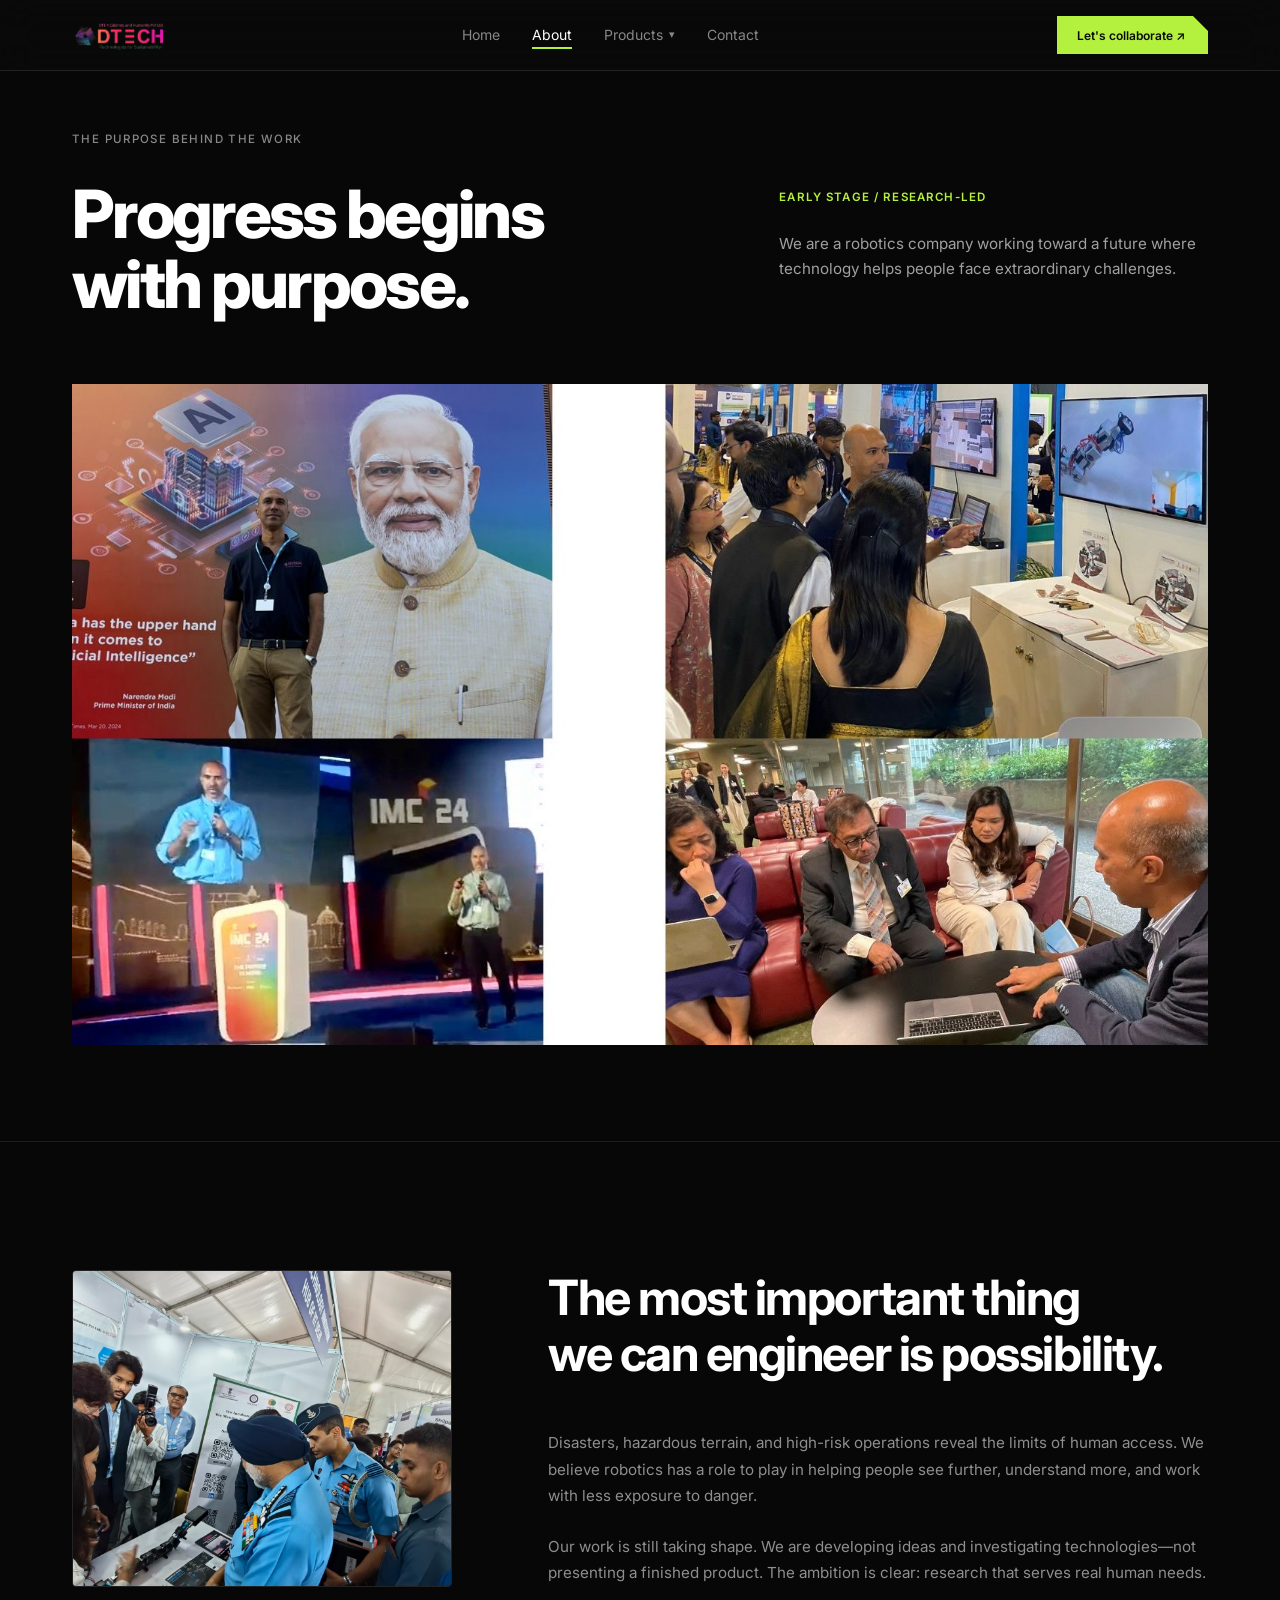
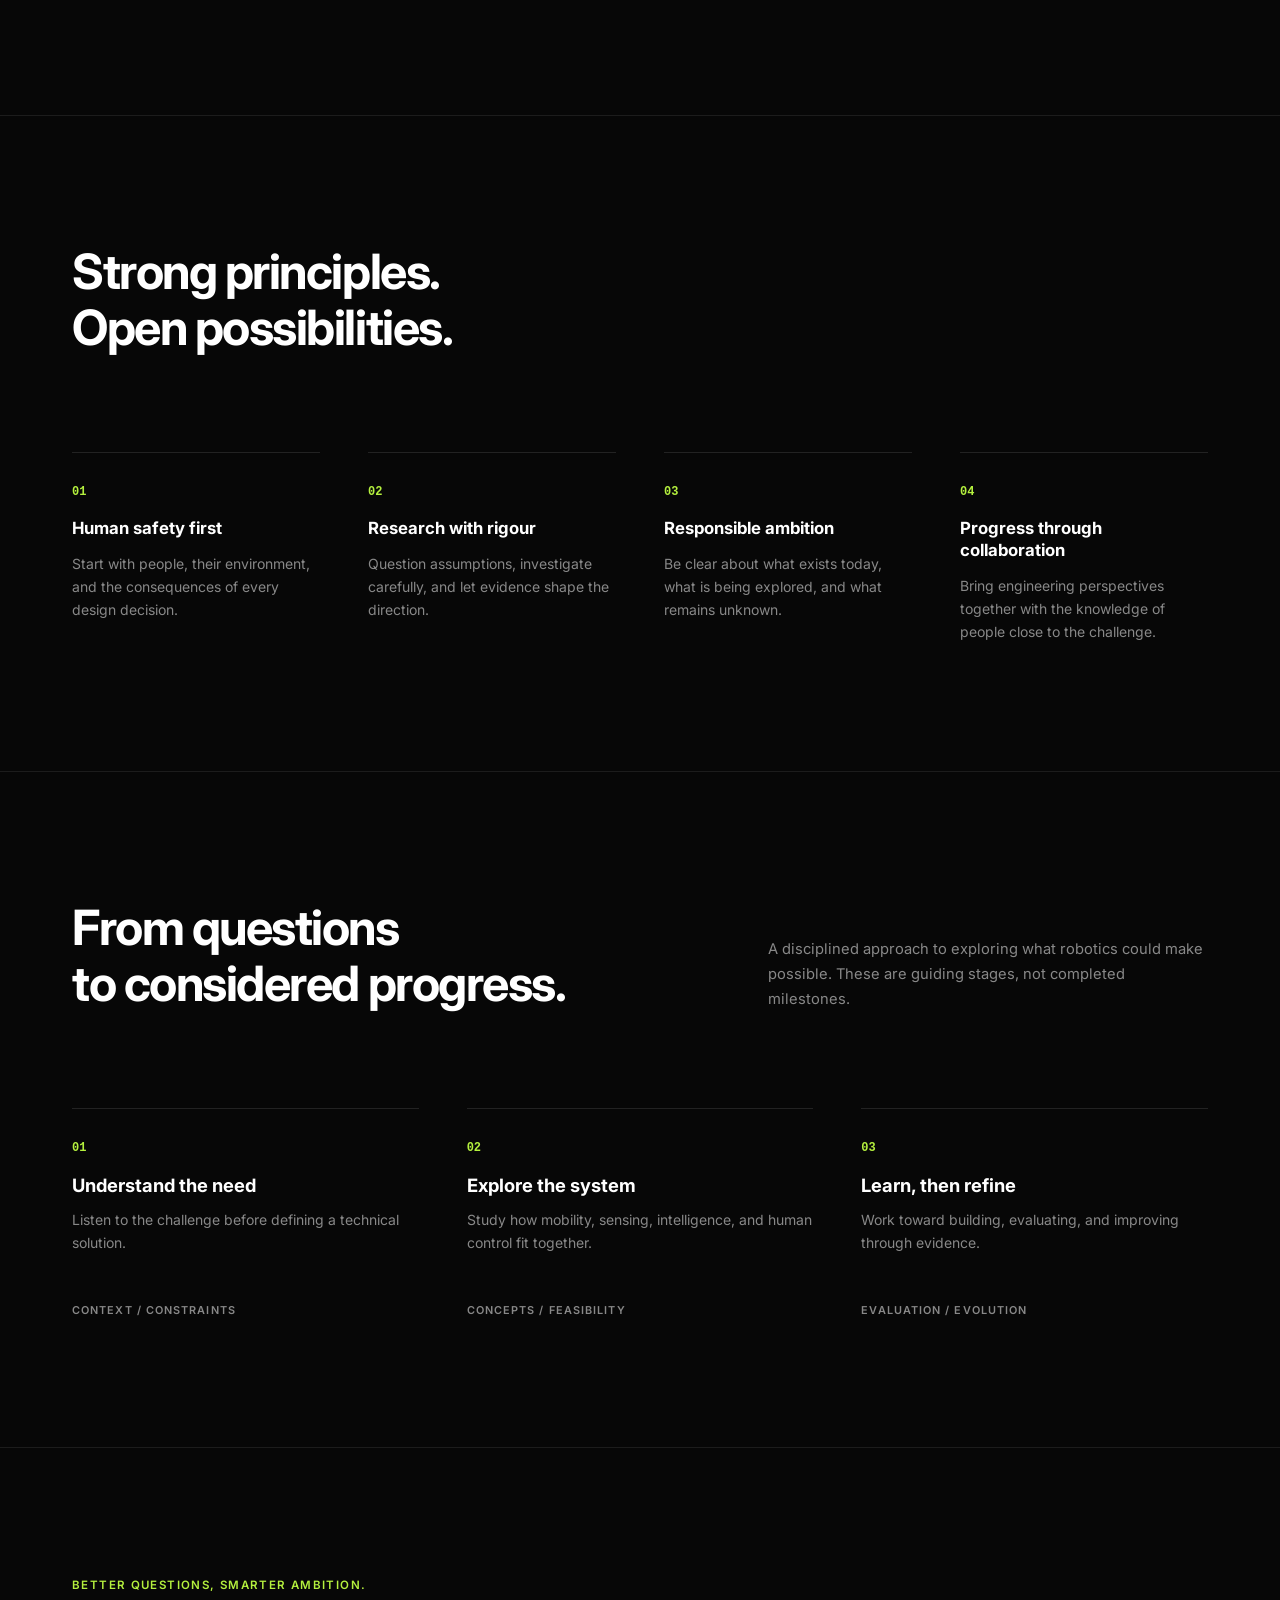
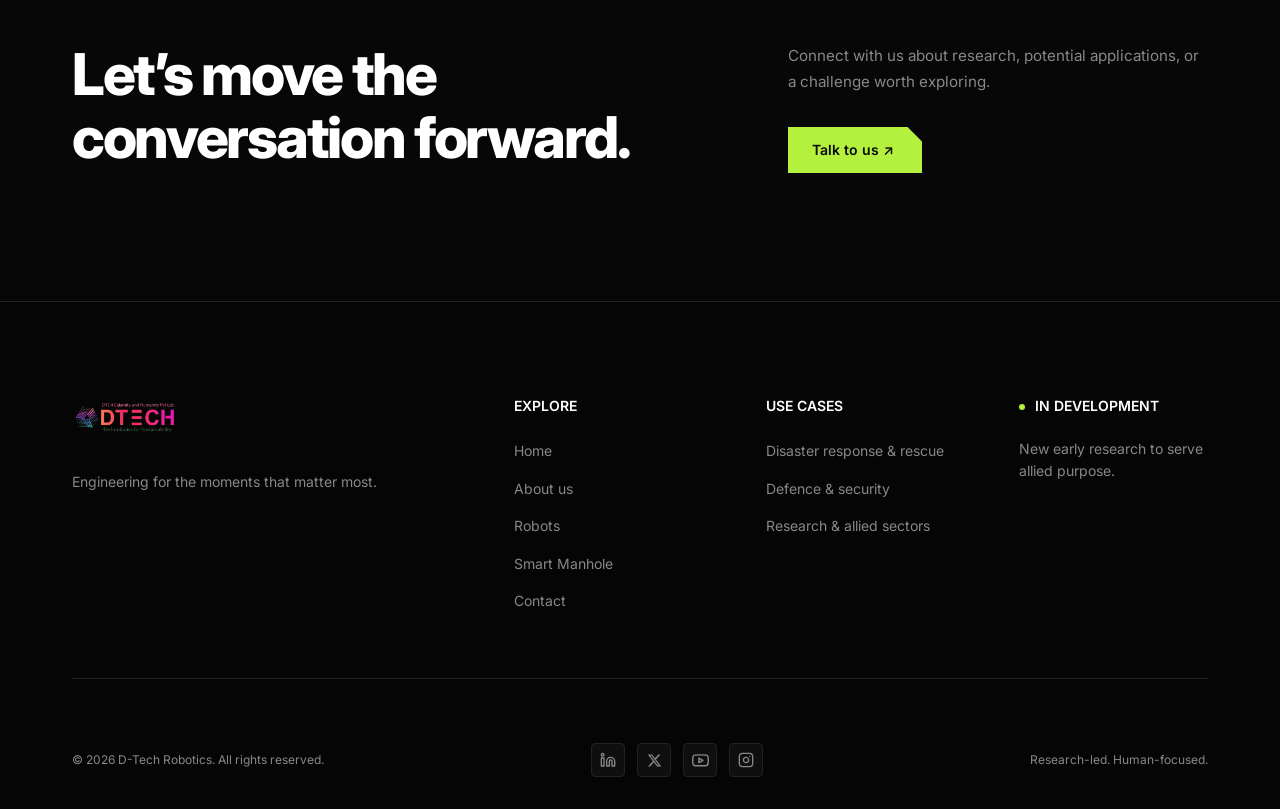
==== about.html @ 9144562e "intial push" ====
<!DOCTYPE html>
<html lang="en">

<head>
    <meta charset="UTF-8">
    <meta name="viewport" content="width=device-width, initial-scale=1.0">
    <title>D-TECH — About Us | Progress Begins With Purpose</title>
    <!-- Favicon -->
    <link rel="icon" type="image/x-icon" href="images/favicon.ico">
    <!-- Google Fonts -->
    <link rel="preconnect" href="https://fonts.googleapis.com">
    <link rel="preconnect" href="https://fonts.gstatic.com" crossorigin>
    <link href="https://fonts.googleapis.com/css2?family=Inter:wght@300;400;500;600;700;800;900&display=swap"
        rel="stylesheet">
    <!-- Custom Styles -->
    <link rel="stylesheet" href="style.css">
</head>

<body class="page-about">
    <!-- ===================== NAVBAR ===================== -->
    <nav class="navbar">
        <div class="container navbar__inner">
            <a href="index.html" class="navbar__logo">
                <img src="images/logo.png" alt="D-TECH Robotics" class="navbar__logo-img">
            </a>
            <ul class="navbar__links">
                <li><a href="index.html">Home</a></li>
                <li><a href="about.html" class="active">About</a></li>
                <li class="navbar__dropdown">
                    <a href="javascript:void(0)" class="navbar__dropdown-toggle" role="button" aria-haspopup="true"
                        aria-expanded="false">
                        Products <span class="dropdown-chevron">▾</span>
                    </a>
                    <div class="dropdown-menu">
                        <div class="dropdown-menu__grid">
                            <!-- Category 1: Robot -->
                            <div class="dropdown-col">
                                <span class="dropdown-category-title"><span class="category-dot"></span>Robot</span>
                                <ul class="dropdown-list">
                                    <li>
                                        <a href="robots.html" class="dropdown-item">
                                            <span class="dropdown-item__name">Snake Robot</span>
                                            <span class="dropdown-item__tag">Exploration & Inspection</span>
                                        </a>
                                    </li>
                                </ul>
                            </div>
                            <!-- Category 2: IoT -->
                            <div class="dropdown-col">
                                <span class="dropdown-category-title"><span class="category-dot"></span>IoT</span>
                                <ul class="dropdown-list">
                                    <li>
                                        <a href="smart-manhole.html" class="dropdown-item">
                                            <span class="dropdown-item__name">Smart Manhole</span>
                                            <span class="dropdown-item__tag">Subsurface Telemetry</span>
                                        </a>
                                    </li>
                                </ul>
                            </div>
                        </div>
                    </div>
                </li>
                <li><a href="contact.html">Contact</a></li>
            </ul>
            <a href="contact.html" class="btn btn--primary navbar__cta">Let's collaborate ↗</a>
            <button class="navbar__toggle" aria-label="Toggle menu">
                <span></span><span></span><span></span>
            </button>
        </div>
    </nav>

    <!-- ===================== ABOUT HERO ===================== -->
    <header class="about-hero">
        <div class="container">
            <p class="about-eyebrow">THE PURPOSE BEHIND THE WORK</p>
            <div class="about-hero__header">
                <div class="about-hero__left">
                    <h1 class="about-hero__title">Progress begins<br>with purpose.</h1>
                </div>
                <div class="about-hero__right">
                    <span class="about-badge">EARLY STAGE / RESEARCH-LED</span>
                    <p class="about-hero__lead">
                        We are a robotics company working toward a future where technology helps people face
                        extraordinary challenges.
                    </p>
                </div>
            </div>

            <!-- Blank Image / Media Frame -->
            <div class="about-media-frame">
                <img src="./images/dtech.jpeg" alt="">
                <!-- <div class="about-media-placeholder"> -->
                <!-- <div class="placeholder-grid"></div> -->
                <!-- </div> -->

            </div>
        </div>
    </header>

    <!-- ===================== SECTION 01: WHY WE EXIST ===================== -->
    <section class="about-section about-section--border">
        <div class="container">
            <div class="about-split-row">
                <div class="about-split-row__label">
                    <div class="about-split-row__image-box">
                        <img src="./images/exhibition.jpeg" alt="Exhibition" class="about-split-row__img">
                    </div>
                </div>
                <div class="about-split-row__content">
                    <h2 class="about-section-heading">
                        The most important thing<br>we can engineer is possibility.
                    </h2>
                    <div class="about-prose">
                        <p>
                            Disasters, hazardous terrain, and high-risk operations reveal the limits of human access. We
                            believe robotics has a role to play in helping people see further, understand more, and work
                            with less exposure to danger.
                        </p>
                        <p>
                            Our work is still taking shape. We are developing ideas and investigating technologies—not
                            presenting a finished product. The ambition is clear: research that serves real human needs.
                        </p>
                    </div>
                </div>
            </div>
        </div>
    </section>

    <!-- ===================== SECTION 02: THE WAY WE THINK ===================== -->
    <section class="about-section about-section--border">
        <div class="container">
            <div class="about-header-stacked">
                <h2 class="about-section-heading">
                    Strong principles.<br>Open possibilities.
                </h2>
            </div>

            <div class="about-principles-grid">
                <div class="principle-card">
                    <div class="principle-card__top">
                        <span class="principle-number">01</span>
                    </div>
                    <h3 class="principle-card__title">Human safety first</h3>
                    <p class="principle-card__desc">
                        Start with people, their environment, and the consequences of every design decision.
                    </p>
                </div>

                <div class="principle-card">
                    <div class="principle-card__top">
                        <span class="principle-number">02</span>
                    </div>
                    <h3 class="principle-card__title">Research with rigour</h3>
                    <p class="principle-card__desc">
                        Question assumptions, investigate carefully, and let evidence shape the direction.
                    </p>
                </div>

                <div class="principle-card">
                    <div class="principle-card__top">
                        <span class="principle-number">03</span>
                    </div>
                    <h3 class="principle-card__title">Responsible ambition</h3>
                    <p class="principle-card__desc">
                        Be clear about what exists today, what is being explored, and what remains unknown.
                    </p>
                </div>

                <div class="principle-card">
                    <div class="principle-card__top">
                        <span class="principle-number">04</span>
                    </div>
                    <h3 class="principle-card__title">Progress through collaboration</h3>
                    <p class="principle-card__desc">
                        Bring engineering perspectives together with the knowledge of people close to the challenge.
                    </p>
                </div>
            </div>
        </div>
    </section>

    <!-- ===================== SECTION 03: OUR RESEARCH PROCESS ===================== -->
    <section class="about-section about-section--border">
        <div class="container">
            <div class="about-split-header">
                <div class="about-split-header__left">
                    <!-- <span class="section-tag">03 &nbsp;/ &nbsp;OUR RESEARCH PROCESS</span> -->
                    <h2 class="about-section-heading">
                        From questions<br>to considered progress.
                    </h2>
                </div>
                <div class="about-split-header__right">
                    <p class="about-subtext">
                        A disciplined approach to exploring what robotics could make possible. These are guiding stages,
                        not completed milestones.
                    </p>
                </div>
            </div>

            <div class="about-process-grid">
                <div class="process-card">
                    <div class="process-card__top">
                        <span class="process-number">01</span>
                    </div>
                    <h3 class="process-card__title">Understand the need</h3>
                    <p class="process-card__desc">
                        Listen to the challenge before defining a technical solution.
                    </p>
                    <div class="process-card__footer">
                        <span>CONTEXT / CONSTRAINTS</span>
                    </div>
                </div>

                <div class="process-card">
                    <div class="process-card__top">
                        <span class="process-number">02</span>
                    </div>
                    <h3 class="process-card__title">Explore the system</h3>
                    <p class="process-card__desc">
                        Study how mobility, sensing, intelligence, and human control fit together.
                    </p>
                    <div class="process-card__footer">
                        <span>CONCEPTS / FEASIBILITY</span>
                    </div>
                </div>

                <div class="process-card">
                    <div class="process-card__top">
                        <span class="process-number">03</span>
                    </div>
                    <h3 class="process-card__title">Learn, then refine</h3>
                    <p class="process-card__desc">
                        Work toward building, evaluating, and improving through evidence.
                    </p>
                    <div class="process-card__footer">
                        <span>EVALUATION / EVOLUTION</span>
                    </div>
                </div>
            </div>
        </div>
    </section>

    <!-- ===================== CTA SECTION ===================== -->
    <section class="about-cta-section about-section--border">
        <div class="container">
            <p class="about-cta-eyebrow">BETTER QUESTIONS, SMARTER AMBITION.</p>
            <div class="about-cta-row">
                <div class="about-cta-row__left">
                    <h2 class="about-cta-heading">
                        Let’s move the<br>conversation forward.
                    </h2>
                </div>
                <div class="about-cta-row__right">
                    <p class="about-cta-text">
                        Connect with us about research, potential applications, or a challenge worth exploring.
                    </p>
                    <a href="contact.html" class="btn btn--primary about-cta-btn">Talk to us ↗</a>
                </div>
            </div>
        </div>
    </section>

    <!-- ===================== FOOTER ===================== -->
    <footer class="footer">
        <div class="container">
            <div class="footer__top">
                <div class="footer__brand">
                    <a href="index.html" class="footer__logo">
                        <img src="images/logo.png" alt="D-TECH Robotics" class="footer__logo-img">
                    </a>
                    <p class="footer__brand-desc">Engineering for the moments that matter most.</p>
                </div>
                <div class="footer__col">
                    <h4>EXPLORE</h4>
                    <ul>
                        <li><a href="index.html">Home</a></li>
                        <li><a href="about.html">About us</a></li>
                        <li><a href="robots.html">Robots</a></li>
                        <li><a href="smart-manhole.html">Smart Manhole</a></li>
                        <li><a href="contact.html">Contact</a></li>
                    </ul>
                </div>
                <div class="footer__col">
                    <h4>USE CASES</h4>
                    <ul>
                        <li><a href="#">Disaster response & rescue</a></li>
                        <li><a href="#">Defence & security</a></li>
                        <li><a href="#">Research & allied sectors</a></li>
                    </ul>
                </div>
                <div class="footer__col">
                    <h4 class="footer__tag-header"><span class="status-dot"></span> IN DEVELOPMENT</h4>
                    <p class="footer__dev-text">New early research to serve allied purpose.</p>
                </div>
            </div>
            <div class="footer__bottom">
                <p>&copy; 2026 D-Tech Robotics. All rights reserved.</p>
                <div class="footer__socials">
                    <a href="https://linkedin.com" target="_blank" rel="noopener noreferrer" class="footer__social-link" aria-label="LinkedIn" title="LinkedIn">
                        <svg width="16" height="16" viewBox="0 0 24 24" fill="none" stroke="currentColor" stroke-width="2" stroke-linecap="round" stroke-linejoin="round"><path d="M16 8a6 6 0 0 1 6 6v7h-4v-7a2 2 0 0 0-2-2 2 2 0 0 0-2 2v7h-4v-7a6 6 0 0 1 6-6z"></path><rect x="2" y="9" width="4" height="12"></rect><circle cx="4" cy="4" r="2"></circle></svg>
                    </a>
                    <a href="https://x.com" target="_blank" rel="noopener noreferrer" class="footer__social-link" aria-label="X (Twitter)" title="X (Twitter)">
                        <svg width="15" height="15" viewBox="0 0 24 24" fill="currentColor"><path d="M18.244 2.25h3.308l-7.227 8.26 8.502 11.24H16.17l-5.214-6.817L4.99 21.75H1.68l7.73-8.835L1.254 2.25H8.08l4.713 6.231zm-1.161 17.52h1.833L7.084 4.126H5.117z"/></svg>
                    </a>
                    <a href="https://youtube.com" target="_blank" rel="noopener noreferrer" class="footer__social-link" aria-label="YouTube" title="YouTube">
                        <svg width="17" height="17" viewBox="0 0 24 24" fill="none" stroke="currentColor" stroke-width="2" stroke-linecap="round" stroke-linejoin="round"><path d="M22.54 6.42a2.78 2.78 0 0 0-1.94-2C18.88 4 12 4 12 4s-6.88 0-8.6.46a2.78 2.78 0 0 0-1.94 2A29 29 0 0 0 1 11.75a29 29 0 0 0 .46 5.33A2.78 2.78 0 0 0 3.4 19c1.72.46 8.6.46 8.6.46s6.88 0 8.6-.46a2.78 2.78 0 0 0 1.94-2 29 29 0 0 0 .46-5.25 29 29 0 0 0-.46-5.33z"></path><polygon points="9.75 15.02 15.5 11.75 9.75 8.48 9.75 15.02"></polygon></svg>
                    </a>
                    <a href="https://instagram.com" target="_blank" rel="noopener noreferrer" class="footer__social-link" aria-label="Instagram" title="Instagram">
                        <svg width="16" height="16" viewBox="0 0 24 24" fill="none" stroke="currentColor" stroke-width="2" stroke-linecap="round" stroke-linejoin="round"><rect x="2" y="2" width="20" height="20" rx="5" ry="5"></rect><path d="M16 11.37A4 4 0 1 1 12.63 8 4 4 0 0 1 16 11.37z"></path><line x1="17.5" y1="6.5" x2="17.51" y2="6.5"></line></svg>
                    </a>
                </div>
                <p class="footer__tagline">Research-led. Human-focused.</p>
            </div>
        </div>
    </footer>

    <script src="main.js"></script>
</body>

</html>
---- style.css ----
/* ============================================================
   D-TECH — STYLE SHEET
   Table of Contents:
   1. CSS Variables & Reset
   2. Typography
   3. Layout & Utilities
   4. Buttons & Links
   5. Navbar
   6. Hero Section
   7. Mission Section
   8. Purpose Section
   9. Systems Section
   10. Journey Section
   11. CTA Section
   12. Footer
   13. Animations
   14. Responsive / Media Queries
   
   ============================================================ */

/* ============================================================
   1. CSS VARIABLES & RESET
   ============================================================ */
:root {
    /* Colors */
    --color-bg-dark: #0a0a0a;
    --color-bg-darker: #050505;
    --color-bg-card: #111111;
    --color-bg-card-hover: #1a1a1a;
    --color-bg-light: #f5f5f0;
    --color-bg-white: #ffffff;
    --color-primary: #b4f03e;
    --color-primary-hover: #c5f55e;
    --color-primary-dark: #8bc02a;
    --color-text-white: #ffffff;
    --color-text-light: #cccccc;
    --color-text-muted: #888888;
    --color-text-dark: #1a1a1a;
    --color-text-dark-muted: #555555;
    --color-border-dark: #222222;
    --color-border-light: #e0e0e0;

    /* Typography */
    --font-family: 'Inter', -apple-system, BlinkMacSystemFont, 'Segoe UI', sans-serif;
    --font-size-xs: 0.75rem;
    --font-size-sm: 0.875rem;
    --font-size-base: 1rem;
    --font-size-md: 1.125rem;
    --font-size-lg: 1.25rem;
    --font-size-xl: 1.5rem;
    --font-size-2xl: 2rem;
    --font-size-3xl: 2.5rem;
    --font-size-4xl: 3.25rem;
    --font-size-5xl: 4rem;

    /* Spacing */
    --space-xs: 0.5rem;
    --space-sm: 0.75rem;
    --space-md: 1rem;
    --space-lg: 1.5rem;
    --space-xl: 2rem;
    --space-2xl: 3rem;
    --space-3xl: 4rem;
    --space-4xl: 6rem;
    --space-5xl: 8rem;

    /* Borders & Radius */
    --radius-sm: 4px;
    --radius-md: 8px;
    --radius-lg: 12px;
    --radius-full: 100px;

    /* Transitions */
    --transition-fast: 0.2s ease;
    --transition-base: 0.3s ease;
}

*,
*::before,
*::after {
    margin: 0;
    padding: 0;
    box-sizing: border-box;
}

html {
    scroll-behavior: smooth;
    font-size: 16px;
}

body {
    font-family: var(--font-family);
    background-color: var(--color-bg-dark);
    color: var(--color-text-white);
    line-height: 1.6;
    -webkit-font-smoothing: antialiased;
    -moz-osx-font-smoothing: grayscale;
    overflow-x: hidden;
}

img {
    max-width: 100%;
    display: block;
}

a {
    text-decoration: none;
    color: inherit;
}

ul {
    list-style: none;
}


/* ============================================================
   2. TYPOGRAPHY
   ============================================================ */
h1,
h2,
h3,
h4,
h5,
h6 {
    line-height: 1.15;
    font-weight: 700;
}

.section-title {
    font-size: var(--font-size-4xl);
    font-weight: 700;
    letter-spacing: -0.03em;
    line-height: 1.1;
    color: var(--color-text-dark);
}

.section-title--white {
    color: var(--color-text-white);
}

.section-title--large {
    font-size: var(--font-size-5xl);
}


/* ============================================================
   3. LAYOUT & UTILITIES
   ============================================================ */
.container {
    max-width: 1200px;
    margin: 0 auto;
    padding: 0 var(--space-xl);
}


/* ============================================================
   4. BUTTONS & LINKS
   ============================================================ */
.btn {
    display: inline-flex;
    align-items: center;
    justify-content: center;
    gap: var(--space-xs);
    padding: 0.75rem 1.75rem 0.75rem 1.5rem;
    font-size: var(--font-size-sm);
    font-weight: 600;
    border-radius: 0;
    border: none;
    cursor: pointer;
    transition: all var(--transition-fast);
    font-family: var(--font-family);
    white-space: nowrap;
    position: relative;
    clip-path: polygon(0 0, calc(100% - 15px) 0, 100% 15px, 100% 100%, 0 100%);
}

.btn--primary {
    background-color: var(--color-primary);
    color: var(--color-bg-dark);
}

.btn--primary:hover {
    background-color: var(--color-primary-hover);
    transform: translateY(-2px);
}

.btn--outline {
    background: transparent;
    color: var(--color-text-white);
    position: relative;
    border: none;
    z-index: 1;
}

.btn--outline::before {
    content: '';
    position: absolute;
    inset: 0;

    background: var(--color-text-muted);
    clip-path: polygon(0 0, calc(100% - 15px) 0, 100% 15px, 100% 100%, 0 100%);
    z-index: -2;
    transition: background var(--transition-fast);
}

.btn--outline::after {
    content: '';
    position: absolute;
    inset: 1px;
    background: var(--color-bg-dark);
    clip-path: polygon(0 0, calc(100% - 14.5px) 0, 100% 14.5px, 100% 100%, 0 100%);
    z-index: -1;
    transition: background var(--transition-fast);
}

.btn--outline:hover {
    color: var(--color-text-dark);
    transform: translateY(-2px);
}

.btn--outline:hover::before {
    background: var(--color-text-white);
}

.btn--outline:hover::after {
    background: rgba(255, 255, 255, 0.08);
}

.link-arrow {
    font-size: var(--font-size-sm);
    font-weight: 600;
    transition: color var(--transition-fast);
}

.link-arrow--green {
    color: var(--color-primary);
}

.link-arrow--green:hover {
    color: var(--color-primary-hover);
}


/* ============================================================
   5. NAVBAR
   ============================================================ */
.navbar {
    position: fixed;
    top: 0;
    left: 0;
    right: 0;
    z-index: 1000;
    background: rgba(10, 10, 10, 0.85);
    backdrop-filter: blur(20px);
    -webkit-backdrop-filter: blur(20px);
    border-bottom: 1px solid var(--color-border-dark);
    padding: var(--space-md) 0;
}

.navbar__inner {
    display: flex;
    align-items: center;
    justify-content: space-between;
}

.navbar__logo {
    display: inline-flex;
    align-items: center;
    text-decoration: none;
}

.navbar__logo-img {
    height: 32px;
    width: auto;
    display: block;
    object-fit: contain;
    transition: opacity var(--transition-fast);
}

.navbar__logo:hover .navbar__logo-img {
    opacity: 0.85;
}

.footer__logo {
    display: inline-block;
    text-decoration: none;
    margin-bottom: var(--space-sm);
}

.footer__logo-img {
    height: 36px;
    width: auto;
    display: block;
    object-fit: contain;
    transition: opacity var(--transition-fast);
}

.footer__logo:hover .footer__logo-img {
    opacity: 0.85;
}

.navbar__links {
    display: flex;
    gap: var(--space-xl);
    align-items: center;
}

.navbar__links a {
    font-size: var(--font-size-sm);
    color: var(--color-text-muted);
    transition: color var(--transition-fast);
    font-weight: 400;
}

.navbar__links a.active,
.navbar__dropdown.active .navbar__dropdown-toggle {
    color: var(--color-text-white);
    position: relative;
}

.navbar__links a.active::after,
.navbar__dropdown.active .navbar__dropdown-toggle::after {
    content: '';
    position: absolute;
    bottom: -6px;
    left: 0;
    width: 100%;
    height: 2px;
    background: var(--color-primary);
}

.navbar__links a:hover {
    color: var(--color-text-white);
}

/* ============================================================
   NAVBAR DROPDOWN
   ============================================================ */
.navbar__dropdown {
    position: relative;
    display: inline-flex;
    align-items: center;
}

.navbar__dropdown-toggle {
    display: inline-flex;
    align-items: center;
    gap: 6px;
    cursor: pointer;
    font-size: var(--font-size-sm);
    color: var(--color-text-muted);
    transition: color var(--transition-fast);
}

.navbar__dropdown-toggle:hover,
.navbar__dropdown.active .navbar__dropdown-toggle,
.navbar__dropdown:hover .navbar__dropdown-toggle,
.navbar__dropdown.is-open .navbar__dropdown-toggle {
    color: var(--color-text-white);
}

.dropdown-chevron {
    font-size: 0.7rem;
    transition: transform var(--transition-fast), color var(--transition-fast);
    display: inline-block;
}

.navbar__dropdown:hover .dropdown-chevron,
.navbar__dropdown.is-open .dropdown-chevron {
    transform: rotate(180deg);
    color: var(--color-primary);
}

/* Dropdown Menu Panel */
.dropdown-menu {
    position: absolute;
    top: calc(100% + 14px);
    left: 50%;
    transform: translateX(-50%) translateY(8px);
    background: #0d0d0d;
    border: 1px solid #222222;
    border-top: 2px solid var(--color-primary);
    border-radius: var(--radius-sm);
    padding: 1.5rem 1.75rem;
    min-width: 440px;
    box-shadow: 0 24px 48px rgba(0, 0, 0, 0.8), 0 0 1px rgba(255, 255, 255, 0.1);
    opacity: 0;
    visibility: hidden;
    pointer-events: none;
    transition: opacity 0.25s ease, transform 0.25s cubic-bezier(0.16, 1, 0.3, 1), visibility 0.25s;
    z-index: 1200;
}

/* Hover bridge */
.dropdown-menu::before {
    content: '';
    position: absolute;
    top: -14px;
    left: 0;
    right: 0;
    height: 14px;
    background: transparent;
}

.navbar__dropdown:hover .dropdown-menu,
.navbar__dropdown.is-open .dropdown-menu {
    opacity: 1;
    visibility: visible;
    pointer-events: auto;
    transform: translateX(-50%) translateY(0);
}

.dropdown-menu__grid {
    display: grid;
    grid-template-columns: 1fr 1fr;
    gap: 1.75rem;
}

.dropdown-col {
    display: flex;
    flex-direction: column;
}

.dropdown-category-title {
    font-size: 0.72rem;
    font-weight: 700;
    color: var(--color-primary);
    letter-spacing: 0.12em;
    text-transform: uppercase;
    margin-bottom: 0.85rem;
    padding-bottom: 0.4rem;
    border-bottom: 1px solid #1f1f1f;
    display: flex;
    align-items: center;
    gap: 6px;
}

.category-dot {
    width: 5px;
    height: 5px;
    background: var(--color-primary);
    display: inline-block;
    border-radius: 1px;
}

.dropdown-list {
    list-style: none;
    padding: 0;
    margin: 0;
    display: flex;
    flex-direction: column;
    gap: 0.5rem;
}

.dropdown-item {
    display: flex;
    flex-direction: column;
    gap: 3px;
    padding: 0.6rem 0.75rem;
    border-radius: var(--radius-sm);
    background: transparent;
    transition: background var(--transition-fast), transform var(--transition-fast);
    text-decoration: none;
}

.dropdown-item:hover {
    background: #161616;
    transform: translateX(3px);
}

.dropdown-item__name {
    font-size: 0.92rem;
    font-weight: 600;
    color: var(--color-text-white);
    transition: color var(--transition-fast);
}

.dropdown-item:hover .dropdown-item__name {
    color: var(--color-primary);
}

.dropdown-item__tag {
    font-size: 0.72rem;
    color: var(--color-text-muted);
    letter-spacing: 0.02em;
}

.navbar__cta {
    padding: 0.6rem 1.45rem 0.6rem 1.25rem;
    font-size: var(--font-size-xs);
}

.navbar__toggle {
    display: none;
    flex-direction: column;
    gap: 5px;
    background: none;
    border: none;
    cursor: pointer;
    padding: 4px;
}

.navbar__toggle span {
    width: 22px;
    height: 2px;
    background: var(--color-text-white);
    border-radius: 2px;
    transition: var(--transition-fast);
}


/* ============================================================
   6. HERO SECTION
   ============================================================ */
.hero {
    background: var(--color-bg-dark);
    padding-top: 100px;
    overflow: hidden;
}

.hero__inner {
    display: flex;
    align-items: flex-start;
    justify-content: space-between;
    padding: var(--space-4xl) 0 var(--space-3xl);
    gap: var(--space-2xl);
}

.hero__content {
    flex: 1;
    max-width: 580px;
}

.hero__eyebrow {
    font-size: var(--font-size-xs);
    color: var(--color-text-muted);
    margin-bottom: var(--space-xl);
    letter-spacing: 0.02em;
}

.hero__title {
    font-size: clamp(3rem, 6vw, 5.5rem);
    font-weight: 900;
    letter-spacing: -0.05em;
    line-height: 0.95;
    color: var(--color-text-white);
    margin-bottom: var(--space-xl);
}

.hero__desc {
    font-size: var(--font-size-sm);
    color: var(--color-text-muted);
    line-height: 1.7;
    margin-bottom: var(--space-2xl);
}

.hero__actions {
    display: flex;
    gap: var(--space-md);
    align-items: center;
}

.hero__image {
    flex: 0 0 380px;
    display: flex;
    align-items: center;
    justify-content: center;
    position: relative;
}

/* .hero__robot {
    display: none;
} */

.hero__robot-placeholder {
    /* width: 100%; */
    width: 100%;
    /* max-width: 380px; */
}



.hero__robot-placeholder svg {
    /* width: 100%; */
    height: auto;
    filter: drop-shadow(0 20px 40px rgba(0, 0, 0, 0.5));
}

/* Stats Bar */
.hero__stats {
    border-top: 1px solid var(--color-border-dark);
    padding: var(--space-xl) 0;
    margin-top: var(--space-xl);
}

.hero__stats-inner {
    display: grid;
    grid-template-columns: repeat(4, 1fr);
    gap: var(--space-xl);
}

.stat {
    display: flex;
    flex-direction: column;
    gap: var(--space-xs);
}

.stat__number {
    font-size: var(--font-size-lg);
    font-weight: 700;
    color: var(--color-text-white);
}

.stat__label {
    font-size: var(--font-size-xs);
    color: var(--color-text-muted);
}


/* ============================================================
   7. MISSION SECTION
   ============================================================ */
.mission {
    background: var(--color-bg-light);
    padding: var(--space-5xl) 0;
    color: var(--color-text-dark);
}

.mission__header {
    text-align: center;
    max-width: 700px;
    margin: 0 auto var(--space-4xl);
}

.mission__header .section-title {
    margin-bottom: var(--space-xl);
}

.mission__desc {
    font-size: var(--font-size-sm);
    color: var(--color-text-dark-muted);
    line-height: 1.7;
    margin-bottom: var(--space-lg);
}

.mission__cards {
    display: grid;
    grid-template-columns: repeat(3, 1fr);
    gap: var(--space-2xl);
}

.mission__card {
    padding: var(--space-lg) 0;
}

.mission__card-icon {
    margin-bottom: var(--space-lg);
}

.mission__card h3 {
    font-size: var(--font-size-md);
    font-weight: 700;
    color: var(--color-text-dark);
    margin-bottom: var(--space-sm);
}

.mission__card p {
    font-size: var(--font-size-sm);
    color: var(--color-text-dark-muted);
    line-height: 1.7;
}


/* ============================================================
   8. PURPOSE SECTION
   ============================================================ */
.purpose {
    background: var(--color-bg-dark);
    padding: var(--space-5xl) 0;
}

.purpose__header {
    display: flex;
    justify-content: space-between;
    align-items: flex-start;
    gap: var(--space-3xl);
    margin-bottom: var(--space-3xl);
}

.purpose__header-left {
    flex: 1;
    max-width: 500px;
}

.purpose__header-right {
    flex: 1;
    max-width: 500px;
}

.purpose__header-right p {
    font-size: var(--font-size-sm);
    color: var(--color-text-muted);
    line-height: 1.7;
    padding-top: var(--space-md);
}

.purpose__grid {
    display: grid;
    grid-template-columns: repeat(3, 1fr);
    gap: 1px;
    background: var(--color-border-dark);
    border: 1px solid var(--color-border-dark);
    border-radius: var(--radius-md);
    overflow: hidden;
}

.purpose__card {
    background: var(--color-bg-card);
    padding: var(--space-2xl);
    transition: background var(--transition-base);
}

.purpose__card:hover {
    background: var(--color-bg-card-hover);
}

.purpose__card-icon {
    font-size: var(--font-size-xl);
    color: var(--color-primary);
    margin-bottom: var(--space-lg);
    opacity: 0.7;
}

.purpose__card h3 {
    font-size: var(--font-size-base);
    font-weight: 700;
    color: var(--color-text-white);
    margin-bottom: var(--space-sm);
}

.purpose__card p {
    font-size: var(--font-size-sm);
    color: var(--color-text-muted);
    line-height: 1.7;
}


/* ============================================================
   9. SYSTEMS SECTION
   ============================================================ */
.systems {
    background: var(--color-bg-darker);
    padding: var(--space-5xl) 0;
    border-top: 1px solid var(--color-border-dark);
    border-bottom: 1px solid var(--color-border-dark);
}

.systems__eyebrow {
    font-size: var(--font-size-xs);
    color: var(--color-text-muted);
    margin-bottom: var(--space-2xl);
    letter-spacing: 0.05em;
    text-transform: uppercase;
}

.systems__inner {
    display: flex;
    gap: var(--space-4xl);
    align-items: center;
}

.systems__left {
    flex: 1;
}

.systems__title {
    margin-bottom: var(--space-3xl);
}

.systems__illustration {
    max-width: 320px;
}

.systems__iso-svg {
    width: 100%;
    height: auto;
}

.systems__right {
    flex: 1;
    display: flex;
    flex-direction: column;
    gap: var(--space-2xl);
}

.systems__feature {
    display: flex;
    gap: var(--space-lg);
    align-items: flex-start;
    padding: var(--space-lg);
    border: 1px solid var(--color-border-dark);
    border-radius: var(--radius-md);
    background: var(--color-bg-card);
    transition: background var(--transition-base);
}

.systems__feature:hover {
    background: var(--color-bg-card-hover);
}

.systems__feature-icon {
    color: var(--color-primary);
    font-size: var(--font-size-lg);
    flex-shrink: 0;
    margin-top: 2px;
}

.systems__feature h4 {
    font-size: var(--font-size-base);
    font-weight: 700;
    color: var(--color-text-white);
    margin-bottom: var(--space-xs);
}

.systems__feature p {
    font-size: var(--font-size-sm);
    color: var(--color-text-muted);
    line-height: 1.6;
}


/* ============================================================
   10. JOURNEY SECTION
   ============================================================ */
.journey {
    background: var(--color-bg-light);
    padding: var(--space-5xl) 0;
    color: var(--color-text-dark);
}

.journey__header {
    display: flex;
    justify-content: space-between;
    align-items: flex-start;
    gap: var(--space-3xl);
    margin-bottom: var(--space-4xl);
}

.journey__header-left {
    flex: 1;
    max-width: 500px;
}

.journey__header-right {
    flex: 1;
    max-width: 500px;
}

.journey__header-right p {
    font-size: var(--font-size-sm);
    color: var(--color-text-dark-muted);
    line-height: 1.7;
    padding-top: var(--space-md);
}

.journey__steps {
    display: grid;
    grid-template-columns: repeat(4, 1fr);
    gap: var(--space-2xl);
}

.journey__step h3 {
    font-size: var(--font-size-base);
    font-weight: 700;
    color: var(--color-text-dark);
    margin-bottom: var(--space-sm);
}

.journey__step p {
    font-size: var(--font-size-sm);
    color: var(--color-text-dark-muted);
    line-height: 1.7;
    margin-bottom: var(--space-lg);
}

.journey__progress {
    width: 100%;
    height: 3px;
    background: #d9d9d0;
    border-radius: 2px;
    overflow: hidden;
}

.journey__progress-bar {
    height: 100%;
    background: var(--color-primary);
    border-radius: 2px;
    transition: width 1.2s cubic-bezier(0.25, 0.46, 0.45, 0.94);
}


/* ============================================================
   11. CTA SECTION
   ============================================================ */
.cta-section {
    background: var(--color-bg-dark);
    padding: var(--space-5xl) 0;
    border-top: 1px solid var(--color-border-dark);
}

.cta-section__eyebrow {
    font-size: var(--font-size-xs);
    color: var(--color-text-muted);
    margin-bottom: var(--space-2xl);
    letter-spacing: 0.05em;
    text-transform: uppercase;
}

.cta-section__inner {
    display: flex;
    justify-content: space-between;
    align-items: flex-start;
    gap: var(--space-3xl);
}

.cta-section__left {
    flex: 1.2;
}

.cta-section__right {
    flex: 0.8;
    max-width: 420px;
}

.cta-section__right p {
    font-size: var(--font-size-sm);
    color: var(--color-text-muted);
    line-height: 1.7;
    margin-bottom: var(--space-xl);
}


/* ============================================================
   12. FOOTER
   ============================================================ */
.footer {
    background: var(--color-bg-darker);
    border-top: 1px solid var(--color-border-dark);
    padding: var(--space-4xl) 0 var(--space-xl);
}

.footer__top {
    display: grid;
    grid-template-columns: 2fr 1fr 1fr 1fr;
    gap: var(--space-3xl);
    margin-bottom: var(--space-3xl);
    padding-bottom: var(--space-3xl);
    border-bottom: 1px solid var(--color-border-dark);
}

.footer__brand-desc {
    font-size: var(--font-size-sm);
    color: var(--color-text-muted);
    line-height: 1.7;
    margin-top: var(--space-md);
    max-width: 320px;
}

.footer__col h4 {
    font-size: var(--font-size-sm);
    font-weight: 600;
    color: var(--color-text-white);
    margin-bottom: var(--space-lg);
}

.footer__col ul {
    display: flex;
    flex-direction: column;
    gap: var(--space-sm);
}

.footer__col a {
    font-size: var(--font-size-sm);
    color: var(--color-text-muted);
    transition: color var(--transition-fast);
}

.footer__col a:hover {
    color: var(--color-text-white);
}

.footer__bottom {
    display: flex;
    justify-content: space-between;
    align-items: center;
}

.footer__bottom p {
    font-size: var(--font-size-xs);
    color: var(--color-text-muted);
}

.footer__socials {
    display: flex;
    align-items: center;
    gap: 0.75rem;
}

.footer__social-link {
    display: inline-flex;
    align-items: center;
    justify-content: center;
    width: 34px;
    height: 34px;
    border-radius: var(--radius-sm);
    background: #0f0f0f;
    border: 1px solid #222222;
    color: #888888;
    transition: all var(--transition-fast);
    text-decoration: none;
}

.footer__social-link:hover {
    color: var(--color-primary);
    border-color: var(--color-primary);
    background: #161616;
    transform: translateY(-2px);
    box-shadow: 0 4px 12px rgba(180, 240, 62, 0.15);
}

.status-dot {
    display: inline-block;
    width: 6px;
    height: 6px;
    background-color: var(--color-primary);
    border-radius: 50%;
    margin-right: 6px;
    vertical-align: middle;
}

.footer__dev-text {
    font-size: var(--font-size-sm);
    color: var(--color-text-muted);
    line-height: 1.6;
}

.footer__tagline {
    font-size: var(--font-size-xs);
    color: var(--color-text-muted);
}


/* ============================================================
   13. ABOUT PAGE SPECIFIC STYLES
   ============================================================ */
.page-about {
    background-color: #070707;
}

.about-eyebrow {
    font-size: 0.72rem;
    letter-spacing: 0.12em;
    color: var(--color-text-muted);
    margin-bottom: var(--space-xl);
    font-weight: 500;
}

.about-hero {
    padding-top: 130px;
    padding-bottom: var(--space-4xl);
}

.about-hero__header {
    display: flex;
    justify-content: space-between;
    align-items: flex-start;
    gap: var(--space-3xl);
    margin-bottom: var(--space-3xl);
}

.about-hero__left {
    flex: 1.2;
}

.about-hero__title {
    font-size: clamp(2.8rem, 5.2vw, 4.5rem);
    font-weight: 800;
    letter-spacing: -0.04em;
    line-height: 1.05;
    color: var(--color-text-white);
}

.about-hero__right {
    flex: 0.8;
    max-width: 440px;
    display: flex;
    flex-direction: column;
    gap: var(--space-lg);
    padding-top: var(--space-xs);
}

.about-hero__lead {
    font-size: 0.95rem;
    color: #a0a0a0;
    line-height: 1.65;
}

.about-badge {
    font-size: 0.72rem;
    color: var(--color-primary);
    font-weight: 600;
    letter-spacing: 0.1em;
}

/* Blank Media Placeholder */
.about-media-frame {
    margin-top: var(--space-xl);
    width: 100%;
}

.about-media-placeholder {
    width: 100%;
    aspect-ratio: 21 / 9;
    min-height: 320px;
    max-height: 480px;
    background: radial-gradient(circle at 50% 50%, #151515 0%, #0d0d0d 100%);
    border: 1px solid #222222;
    border-radius: var(--radius-sm);
    position: relative;
    overflow: hidden;
}

.placeholder-grid {
    position: absolute;
    inset: 0;
    background-size: 40px 40px;
    background-image:
        linear-gradient(to right, rgba(255, 255, 255, 0.02) 1px, transparent 1px),
        linear-gradient(to bottom, rgba(255, 255, 255, 0.02) 1px, transparent 1px);
}

.about-media-caption {
    margin-top: var(--space-md);
    font-size: 0.72rem;
    color: var(--color-text-muted);
    letter-spacing: 0.1em;
    font-weight: 500;
}

/* Sections Common */
.about-section {
    padding: var(--space-5xl) 0;
}

.about-section--border {
    border-top: 1px solid #1c1c1c;
}

.section-tag {
    font-size: 0.75rem;
    letter-spacing: 0.12em;
    color: var(--color-text-muted);
    font-weight: 500;
    text-transform: uppercase;
    display: inline-block;
}

.about-section-heading {
    font-size: clamp(2rem, 3.8vw, 3.25rem);
    font-weight: 700;
    letter-spacing: -0.03em;
    line-height: 1.15;
    color: var(--color-text-white);
}

/* Section 01: Split Row */
.about-section-tag-header {
    display: inline-block;
    margin-bottom: var(--space-2xl);
}

.about-split-row {
    display: grid;
    grid-template-columns: 380px 1fr;
    gap: var(--space-4xl);
    align-items: stretch;
}

.about-split-row__label {
    display: flex;
    flex-direction: column;
    height: 100%;
}

.about-split-row__image-box {
    width: 100%;
    height: 100%;
    flex: 1;
    min-height: 0;
    border-radius: var(--radius-sm);
    overflow: hidden;
    border: 1px solid #222222;
    background: #0f0f0f;
    position: relative;
    display: flex;
}

.about-split-row__img {
    width: 100%;
    height: 100%;
    object-fit: cover;
    object-position: center;
    display: block;
    transition: transform 0.4s ease, filter 0.4s ease;
    filter: brightness(0.92) contrast(1.05);
}

.about-split-row__image-box:hover .about-split-row__img {
    transform: scale(1.03);
    filter: brightness(1) contrast(1.05);
}

.about-split-row__content .about-section-heading {
    margin-bottom: var(--space-2xl);
}

.about-prose {
    max-width: 680px;
    display: flex;
    flex-direction: column;
    gap: var(--space-lg);
}

.about-prose p {
    font-size: 0.95rem;
    color: #8e8e8e;
    line-height: 1.75;
}

/* Section 02: Principles */
.about-header-stacked {
    margin-bottom: var(--space-4xl);
    display: flex;
    flex-direction: column;
    gap: var(--space-lg);
}

.about-principles-grid {
    display: grid;
    grid-template-columns: repeat(4, 1fr);
    gap: var(--space-2xl);
}

.principle-card {
    border-top: 1px solid #222222;
    padding-top: var(--space-lg);
}

.principle-number {
    font-size: 0.75rem;
    color: var(--color-primary);
    font-weight: 600;
    font-family: monospace;
}

.principle-card__title {
    font-size: 1.05rem;
    font-weight: 700;
    color: var(--color-text-white);
    margin: var(--space-md) 0 var(--space-sm);
    line-height: 1.3;
}

.principle-card__desc {
    font-size: var(--font-size-sm);
    color: #888888;
    line-height: 1.65;
}

/* Section 03: Process */
.about-split-header {
    display: flex;
    justify-content: space-between;
    align-items: flex-end;
    gap: var(--space-3xl);
    margin-bottom: var(--space-4xl);
}

.about-split-header__left {
    display: flex;
    flex-direction: column;
    gap: var(--space-md);
}

.about-subtext {
    max-width: 440px;
    font-size: 0.92rem;
    color: #888888;
    line-height: 1.7;
}

.about-process-grid {
    display: grid;
    grid-template-columns: repeat(3, 1fr);
    gap: var(--space-2xl);
}

.process-card {
    border-top: 1px solid #222222;
    padding-top: var(--space-lg);
    display: flex;
    flex-direction: column;
}

.process-number {
    font-size: 0.75rem;
    color: var(--color-primary);
    font-weight: 600;
    font-family: monospace;
}

.process-card__title {
    font-size: 1.15rem;
    font-weight: 700;
    color: var(--color-text-white);
    margin: var(--space-md) 0 var(--space-sm);
}

.process-card__desc {
    font-size: var(--font-size-sm);
    color: #888888;
    line-height: 1.65;
    margin-bottom: var(--space-2xl);
}

.process-card__footer {
    margin-top: auto;
    font-size: 0.68rem;
    letter-spacing: 0.1em;
    color: var(--color-text-muted);
    font-weight: 600;
}

/* CTA Section */
.about-cta-section {
    padding: var(--space-5xl) 0 var(--space-5xl);
}

.about-cta-eyebrow {
    font-size: 0.72rem;
    color: var(--color-primary);
    letter-spacing: 0.12em;
    font-weight: 600;
    margin-bottom: var(--space-2xl);
}

.about-cta-row {
    display: flex;
    justify-content: space-between;
    align-items: flex-start;
    gap: var(--space-3xl);
}

.about-cta-row__left {
    flex: 1.2;
}

.about-cta-heading {
    font-size: clamp(2.4rem, 4.5vw, 3.8rem);
    font-weight: 800;
    letter-spacing: -0.04em;
    line-height: 1.1;
    color: var(--color-text-white);
}

.about-cta-row__right {
    flex: 0.8;
    max-width: 420px;
    display: flex;
    flex-direction: column;
    gap: var(--space-xl);
}

.about-cta-text {
    font-size: 0.95rem;
    color: #888888;
    line-height: 1.7;
}

.about-cta-btn {
    align-self: flex-start;
}


/* ============================================================
   14. ROBOTS PAGE SPECIFIC STYLES
   ============================================================ */
.page-robots {
    background-color: #070707;
}

.robots-hero {
    padding-top: 130px;
    padding-bottom: var(--space-4xl);
}

.robots-hero__top {
    display: flex;
    justify-content: space-between;
    align-items: flex-start;
    gap: var(--space-3xl);
    margin-bottom: var(--space-2xl);
}

.robots-hero__heading-box {
    flex: 1.2;
}

.robots-hero__title {
    font-size: clamp(2.8rem, 5.2vw, 4.5rem);
    font-weight: 800;
    letter-spacing: -0.04em;
    line-height: 1.05;
    color: var(--color-text-white);
}

.robots-hero__approach-box {
    flex: 0.8;
    max-width: 320px;
    display: flex;
    flex-direction: column;
    gap: var(--space-xs);
    text-align: right;
    padding-top: var(--space-xs);
}

.robots-tag {
    font-size: 0.72rem;
    color: var(--color-primary);
    letter-spacing: 0.1em;
    font-weight: 600;
}

.robots-approach-text {
    font-size: 0.95rem;
    color: #888888;
    line-height: 1.5;
}

.robots-hero__meta {
    display: flex;
    justify-content: space-between;
    align-items: center;
    padding: var(--space-md) 0;
    border-top: 1px solid #1a1a1a;
    border-bottom: 1px solid #1a1a1a;
    margin-bottom: var(--space-2xl);
    font-size: 0.72rem;
    letter-spacing: 0.1em;
    font-weight: 500;
}

.robots-meta-left {
    color: var(--color-text-muted);
}

.robots-meta-right {
    color: var(--color-primary);
    font-weight: 600;
}

/* Featured Robot Overview Card */
.robots-overview-card {
    background: #0d0d0d;
    border: 1px solid #222222;
    border-radius: var(--radius-sm);
    display: grid;
    grid-template-columns: 1fr 1fr;
    gap: var(--space-3xl);
    padding: var(--space-3xl);
    margin-bottom: var(--space-md);
}

.robots-overview-card__info {
    display: flex;
    flex-direction: column;
    justify-content: space-between;
    gap: var(--space-2xl);
}

.robots-card-label {
    font-size: 0.75rem;
    color: var(--color-primary);
    font-family: monospace;
    font-weight: 600;
}

.robots-info-block {
    display: flex;
    flex-direction: column;
    gap: 6px;
}

.robots-info-label {
    font-size: 0.72rem;
    color: var(--color-text-muted);
    text-transform: uppercase;
    letter-spacing: 0.08em;
    font-weight: 500;
}

.robots-info-val {
    font-size: 0.95rem;
    color: var(--color-text-white);
    line-height: 1.5;
}

.robots-overview-card__visual {
    position: relative;
    width: 100%;
    height: 100%;
    min-height: 320px;
    display: flex;
    align-items: center;
    justify-content: center;
    background: #000000;
    border: 1px solid #222222;
    border-radius: var(--radius-sm);
    overflow: hidden;
}

.robots-overview-video {
    width: 100%;
    height: 100%;
    min-height: 320px;
    max-height: 480px;
    object-fit: cover;
    display: block;
    background: #000000;
}

.robots-blank-visual {
    width: 100%;
    height: 100%;
    min-height: 320px;
    background: radial-gradient(circle at 50% 50%, #151515 0%, #090909 100%);
    border: 1px solid #222222;
    border-radius: var(--radius-sm);
    position: relative;
    overflow: hidden;
    display: flex;
    align-items: center;
    justify-content: center;
}

.robots-blank-visual img {
    width: 100%;
    height: 100%;
    display: block;
    object-fit: cover;
    object-position: center;
    border-radius: calc(var(--radius-sm) - 1px);
    transition: transform 0.4s ease;
}

.robots-block-card:hover .robots-blank-visual img {
    transform: scale(1.02);
}

.robots-blank-visual--small {
    height: 260px;
    min-height: 240px;
}

.robots-disclaimer {
    font-size: 0.68rem;
    letter-spacing: 0.08em;
    color: #555555;
    text-align: left;
    margin-top: var(--space-sm);
}

/* Where We Are Banner */
.robots-banner {
    background: #090909;
    border-top: 1px solid #1a1a1a;
    border-bottom: 1px solid #1a1a1a;
    padding: var(--space-4xl) 0;
}

.robots-banner__inner {
    display: grid;
    grid-template-columns: 320px 1fr;
    gap: var(--space-4xl);
    align-items: flex-start;
}

.status-indicator {
    display: flex;
    align-items: center;
    gap: 8px;
    margin-bottom: var(--space-sm);
}

.status-square {
    display: inline-block;
    width: 7px;
    height: 7px;
    background-color: var(--color-primary);
}

.status-indicator-text {
    font-size: 0.72rem;
    color: var(--color-primary);
    letter-spacing: 0.1em;
    font-weight: 600;
}

.robots-banner__title {
    font-size: clamp(1.8rem, 3vw, 2.4rem);
    font-weight: 700;
    color: var(--color-text-white);
    line-height: 1.2;
}

.robots-banner__subtitle {
    font-size: 1.15rem;
    font-weight: 600;
    color: var(--color-text-white);
    margin-bottom: var(--space-md);
}

.robots-banner__desc {
    font-size: 0.92rem;
    color: #888888;
    line-height: 1.7;
}

/* Sections */
.robots-section {
    padding: var(--space-5xl) 0;
}

.robots-section--border {
    border-top: 1px solid #1a1a1a;
}

.robots-section-header {
    display: flex;
    justify-content: space-between;
    align-items: flex-end;
    gap: var(--space-3xl);
    margin-bottom: var(--space-4xl);
}

.robots-section-title {
    font-size: clamp(2rem, 3.8vw, 3.25rem);
    font-weight: 700;
    letter-spacing: -0.03em;
    line-height: 1.15;
    color: var(--color-text-white);
    margin-top: var(--space-xs);
}

.robots-section-subtext {
    max-width: 420px;
    font-size: 0.92rem;
    color: #888888;
    line-height: 1.7;
}

/* Building Blocks Grid */
.robots-blocks-grid {
    display: grid;
    grid-template-columns: 1.2fr 1fr;
    gap: var(--space-2xl);
}

.robots-block-card {
    background: #0d0d0d;
    border: 1px solid #222222;
    border-radius: var(--radius-sm);
    padding: var(--space-2xl);
    display: flex;
    flex-direction: column;
}

.robots-block-card--featured {
    justify-content: space-between;
}

.robots-block-eyebrow {
    font-size: 0.72rem;
    color: var(--color-primary);
    letter-spacing: 0.08em;
    font-weight: 600;
    margin-bottom: var(--space-md);
}

.robots-block-num {
    font-size: 0.75rem;
    color: var(--color-primary);
    font-family: monospace;
    font-weight: 600;
    margin-bottom: var(--space-sm);
}

.robots-block-title {
    font-size: 1.25rem;
    font-weight: 700;
    color: var(--color-text-white);
    margin-bottom: var(--space-sm);
    line-height: 1.3;
}

.robots-block-desc {
    font-size: 0.9rem;
    color: #888888;
    line-height: 1.65;
    margin-bottom: var(--space-xl);
}

.robots-block-graphic {
    margin-top: auto;
}

.robots-blocks-stacked {
    display: flex;
    flex-direction: column;
    gap: var(--space-2xl);
}

.robots-block-footer {
    margin-top: auto;
    font-size: 0.68rem;
    letter-spacing: 0.08em;
    color: var(--color-text-muted);
    font-weight: 600;
}

/* Development Path Table */
.robots-path-table {
    display: flex;
    flex-direction: column;
}

.robots-path-row {
    display: grid;
    grid-template-columns: 60px 1.2fr 2fr 160px;
    align-items: center;
    gap: var(--space-xl);
    padding: var(--space-xl) 0;
    border-top: 1px solid #1c1c1c;
}

.robots-path-row:last-child {
    border-bottom: 1px solid #1c1c1c;
}

.robots-path-col--num {
    font-size: 0.75rem;
    color: var(--color-primary);
    font-family: monospace;
    font-weight: 600;
}

.robots-path-col--title {
    font-size: 1.05rem;
    font-weight: 600;
    color: var(--color-text-white);
}

.robots-path-col--desc {
    font-size: 0.9rem;
    color: #888888;
    line-height: 1.5;
}

.robots-path-col--status {
    text-align: right;
}

.status-pill {
    display: inline-block;
    font-size: 0.68rem;
    letter-spacing: 0.08em;
    font-weight: 600;
    color: #666666;
}

.status-pill--active {
    color: var(--color-primary);
}


/* ============================================================
   15. CONTACT PAGE SPECIFIC STYLES
   ============================================================ */
.page-contact {
    background-color: #070707;
}

.contact-hero {
    padding-top: 130px;
    padding-bottom: var(--space-4xl);
}

.contact-eyebrow {
    font-size: 0.72rem;
    letter-spacing: 0.12em;
    color: var(--color-text-muted);
    margin-bottom: var(--space-xl);
    font-weight: 500;
}

.contact-hero__header {
    display: flex;
    justify-content: space-between;
    align-items: flex-start;
    gap: var(--space-3xl);
}

.contact-hero__left {
    flex: 1.2;
}

.contact-hero__title {
    font-size: clamp(2.8rem, 5.2vw, 4.5rem);
    font-weight: 800;
    letter-spacing: -0.04em;
    line-height: 1.05;
    color: var(--color-text-white);
}

.contact-hero__right {
    flex: 0.8;
    max-width: 440px;
    display: flex;
    flex-direction: column;
    gap: var(--space-lg);
    padding-top: var(--space-xs);
}

.contact-hero__lead {
    font-size: 0.95rem;
    color: #a0a0a0;
    line-height: 1.65;
}

.contact-hero__sublink {
    font-size: 0.72rem;
    color: var(--color-primary);
    font-weight: 600;
    letter-spacing: 0.1em;
    transition: opacity var(--transition-fast);
}

.contact-hero__sublink:hover {
    opacity: 0.8;
}

/* Contact Grid */
.contact-section {
    padding: var(--space-5xl) 0;
}

.contact-section--border {
    border-top: 1px solid #1a1a1a;
}

.contact-split-grid {
    display: grid;
    grid-template-columns: 400px 1fr;
    gap: var(--space-4xl);
    align-items: flex-start;
}

.contact-info-col {
    display: flex;
    flex-direction: column;
    gap: var(--space-2xl);
}

.contact-info-title {
    font-size: clamp(2rem, 3.5vw, 3rem);
    font-weight: 700;
    letter-spacing: -0.03em;
    line-height: 1.15;
    color: var(--color-text-white);
    margin-top: var(--space-xs);
}

.contact-info-lead {
    font-size: 0.95rem;
    color: #888888;
    line-height: 1.65;
}

.contact-info-blocks {
    display: flex;
    flex-direction: column;
    gap: var(--space-2xl);
}

.contact-info-block {
    display: flex;
    flex-direction: column;
    gap: 4px;
}

.contact-info-block__title {
    font-size: 1.05rem;
    font-weight: 700;
    color: var(--color-text-white);
    margin-bottom: var(--space-xs);
}

.contact-info-block__desc {
    font-size: var(--font-size-sm);
    color: #888888;
    line-height: 1.6;
}

.contact-direct-link {
    font-size: 0.8rem;
    font-weight: 600;
    color: var(--color-primary);
    display: inline-flex;
    align-items: center;
    gap: 4px;
    margin-top: 4px;
    transition: color var(--transition-fast), transform var(--transition-fast);
}

.contact-direct-link:hover {
    color: var(--color-primary-hover);
    transform: translateX(3px);
}

/* Contact Details Card */
.contact-details-card {
    background: #0d0d0d;
    border: 1px solid #222222;
    border-radius: var(--radius-sm);
    padding: var(--space-xl);
    display: flex;
    flex-direction: column;
    gap: var(--space-md);
    margin-top: var(--space-xs);
}

.contact-details-label {
    font-size: 0.7rem;
    font-weight: 700;
    color: var(--color-primary);
    letter-spacing: 0.12em;
    text-transform: uppercase;
    display: flex;
    align-items: center;
    gap: 6px;
    margin-bottom: var(--space-xs);
    padding-bottom: var(--space-xs);
    border-bottom: 1px solid #1c1c1c;
}

.contact-detail-item {
    display: flex;
    flex-direction: column;
    gap: 2px;
}

.detail-label {
    font-size: 0.72rem;
    color: var(--color-text-muted);
    text-transform: uppercase;
    letter-spacing: 0.05em;
    font-weight: 500;
}

.detail-value {
    font-size: 0.88rem;
    color: var(--color-text-white);
    font-weight: 500;
    text-decoration: none;
    transition: color var(--transition-fast);
}

a.detail-value:hover {
    color: var(--color-primary);
}

.contact-disclaimer-box {
    font-size: 0.75rem;
    color: #555555;
    line-height: 1.6;
    margin-top: var(--space-md);
}

/* Contact Form */
.contact-form-col {
    background: transparent;
}

.contact-form-title {
    font-size: 1.5rem;
    font-weight: 700;
    color: var(--color-text-white);
    margin-bottom: 6px;
}

.contact-form-subtitle {
    font-size: 0.75rem;
    color: var(--color-text-muted);
    margin-bottom: var(--space-2xl);
}

.contact-form {
    display: flex;
    flex-direction: column;
    gap: var(--space-lg);
}

.form-row--two-col {
    display: grid;
    grid-template-columns: 1fr 1fr;
    gap: var(--space-lg);
}

.form-group {
    display: flex;
    flex-direction: column;
    gap: 8px;
}

.form-label {
    font-size: 0.8rem;
    font-weight: 500;
    color: #b0b0b0;
}

.form-input,
.form-textarea,
.form-select {
    background: #0f0f0f;
    border: 1px solid #222222;
    border-radius: var(--radius-sm);
    padding: 0.85rem 1rem;
    color: var(--color-text-white);
    font-family: var(--font-family);
    font-size: 0.875rem;
    transition: border-color var(--transition-fast), background var(--transition-fast);
    width: 100%;
    outline: none;
}

.form-input:focus,
.form-textarea:focus,
.form-select:focus {
    border-color: var(--color-primary);
    background: #141414;
}

.form-input::placeholder,
.form-textarea::placeholder {
    color: #4a4a4a;
}

.select-wrapper {
    position: relative;
}

.select-wrapper::after {
    content: '⌄';
    position: absolute;
    right: 1rem;
    top: 50%;
    transform: translateY(-50%);
    color: var(--color-text-muted);
    pointer-events: none;
    font-size: 1rem;
}

.form-select {
    appearance: none;
    -webkit-appearance: none;
    cursor: pointer;
}

.form-select option {
    background: #111111;
    color: var(--color-text-white);
}

.form-textarea {
    resize: vertical;
    min-height: 120px;
}

/* Checkbox */
.form-checkbox-group {
    margin: var(--space-xs) 0;
}

.custom-checkbox {
    display: flex;
    align-items: center;
    gap: 10px;
    cursor: pointer;
    font-size: 0.82rem;
    color: #888888;
    user-select: none;
}

.custom-checkbox input {
    position: absolute;
    opacity: 0;
    cursor: pointer;
}

.checkbox-box {
    width: 16px;
    height: 16px;
    background: #0f0f0f;
    border: 1px solid #333333;
    border-radius: 2px;
    display: inline-block;
    position: relative;
    transition: all var(--transition-fast);
    flex-shrink: 0;
}

.custom-checkbox input:checked~.checkbox-box {
    background: var(--color-primary);
    border-color: var(--color-primary);
}

.custom-checkbox input:checked~.checkbox-box::after {
    content: '';
    position: absolute;
    left: 5px;
    top: 2px;
    width: 4px;
    height: 8px;
    border: solid #000;
    border-width: 0 2px 2px 0;
    transform: rotate(45deg);
}

.form-footer-row {
    display: flex;
    justify-content: space-between;
    align-items: center;
    gap: var(--space-xl);
    margin-top: var(--space-sm);
}

.contact-submit-btn {
    align-self: flex-start;
}

.form-security-note {
    font-size: 0.72rem;
    color: #555555;
    max-width: 260px;
    text-align: right;
    line-height: 1.4;
}

/* FAQ / Things to Know */
.contact-faq-header {
    margin-bottom: var(--space-3xl);
    display: flex;
    flex-direction: column;
    gap: var(--space-md);
}

.contact-faq-title {
    font-size: clamp(2rem, 3.8vw, 3.25rem);
    font-weight: 700;
    letter-spacing: -0.03em;
    color: var(--color-text-white);
}

.contact-faq-table {
    display: flex;
    flex-direction: column;
}

.faq-row {
    display: grid;
    grid-template-columns: 60px 1.5fr 2fr;
    gap: var(--space-2xl);
    padding: var(--space-2xl) 0;
    border-top: 1px solid #1c1c1c;
    align-items: flex-start;
}

.faq-row:last-child {
    border-bottom: 1px solid #1c1c1c;
}

.faq-col--num {
    font-size: 0.75rem;
    color: var(--color-primary);
    font-family: monospace;
    font-weight: 600;
    padding-top: 2px;
}

.faq-col--question {
    font-size: 1.15rem;
    font-weight: 600;
    color: var(--color-text-white);
    line-height: 1.35;
}

.faq-col--answer {
    font-size: 0.92rem;
    color: #888888;
    line-height: 1.7;
}

/* Map Section */
.contact-map-header {
    margin-bottom: var(--space-2xl);
    display: flex;
    flex-direction: column;
    gap: var(--space-sm);
}

.contact-map-title {
    font-size: clamp(2rem, 3.8vw, 3.25rem);
    font-weight: 700;
    letter-spacing: -0.03em;
    color: var(--color-text-white);
}

.contact-map-subtitle {
    font-size: 0.95rem;
    color: #888888;
    font-family: var(--font-family);
    max-width: 600px;
    line-height: 1.6;
}

.contact-map-wrapper {
    position: relative;
    width: 100%;
    border-radius: var(--radius-sm);
    overflow: hidden;
    border: 1px solid #222222;
    background: #0d0d0d;
    box-shadow: 0 16px 36px rgba(0, 0, 0, 0.6);
}

.contact-map-wrapper iframe {
    width: 100%;
    height: 460px;
    display: block;
    filter: invert(90%) hue-rotate(180deg) contrast(95%);
    transition: filter 0.3s ease;
}

.contact-map-wrapper:hover iframe {
    filter: invert(88%) hue-rotate(180deg) contrast(98%);
}


/* ============================================================
   16. SMART MANHOLE (IOT) SPECIFIC STYLES
   ============================================================ */
.page-manhole {
    background-color: #070707;
}

.manhole-hero {
    padding-top: 130px;
    padding-bottom: var(--space-4xl);
}

.manhole-hero__top {
    display: flex;
    justify-content: space-between;
    align-items: flex-start;
    gap: var(--space-3xl);
    margin-bottom: var(--space-2xl);
}

.manhole-hero__heading-box {
    flex: 1.2;
}

.manhole-hero__title {
    font-size: clamp(2.8rem, 5.2vw, 4.5rem);
    font-weight: 800;
    letter-spacing: -0.04em;
    line-height: 1.05;
    color: var(--color-text-white);
}

.manhole-hero__status-box {
    flex: 0.8;
    max-width: 340px;
    display: flex;
    flex-direction: column;
    gap: var(--space-xs);
    text-align: right;
    padding-top: var(--space-xs);
}

.status-live-indicator {
    font-size: 0.72rem;
    color: var(--color-primary);
    letter-spacing: 0.1em;
    font-weight: 600;
    display: inline-flex;
    align-items: center;
    justify-content: flex-end;
    gap: 6px;
}

.live-dot {
    width: 7px;
    height: 7px;
    border-radius: 50%;
    background-color: var(--color-primary);
    box-shadow: 0 0 10px var(--color-primary);
    display: inline-block;
}

.manhole-status-text {
    font-size: 0.95rem;
    color: #888888;
    line-height: 1.5;
}

.manhole-hero__meta {
    display: flex;
    justify-content: space-between;
    align-items: center;
    padding: var(--space-md) 0;
    border-top: 1px solid #1a1a1a;
    border-bottom: 1px solid #1a1a1a;
    margin-bottom: var(--space-2xl);
    font-size: 0.72rem;
    letter-spacing: 0.1em;
    font-weight: 500;
}

.manhole-meta-left {
    color: var(--color-text-muted);
}

.manhole-meta-right {
    color: var(--color-primary);
    font-weight: 600;
}

/* Stats Strip */
.manhole-stats-strip {
    display: grid;
    grid-template-columns: repeat(4, 1fr);
    gap: var(--space-lg);
    margin-bottom: var(--space-2xl);
}

.stat-card {
    background: #0d0d0d;
    border: 1px solid #222222;
    border-radius: var(--radius-sm);
    padding: var(--space-xl);
    display: flex;
    flex-direction: column;
    justify-content: space-between;
    gap: 6px;
}

.stat-card__header {
    display: flex;
    justify-content: space-between;
    align-items: center;
}

.stat-card__num {
    font-size: 0.7rem;
    color: var(--color-primary);
    font-family: monospace;
    font-weight: 600;
}

.stat-card__tag {
    font-size: 0.65rem;
    color: var(--color-text-muted);
    letter-spacing: 0.08em;
    font-weight: 600;
}

.stat-card__value {
    font-size: 2.1rem;
    font-weight: 800;
    color: var(--color-text-white);
    font-family: monospace;
    letter-spacing: -0.03em;
    margin: var(--space-xs) 0;
}

.stat-unit {
    font-size: 1rem;
    font-weight: 400;
    color: #777777;
    margin-left: 2px;
}

.stat-card__label {
    font-size: 0.8rem;
    color: #999999;
    display: flex;
    justify-content: space-between;
    align-items: center;
}

.val-status {
    font-size: 0.68rem;
    padding: 2px 6px;
    border-radius: 2px;
    font-weight: 600;
    letter-spacing: 0.04em;
}

.val-status--good {
    color: var(--color-primary);
    background: rgba(180, 240, 62, 0.08);
}

.stat-card__meter {
    width: 100%;
    height: 3px;
    background: #1f1f1f;
    border-radius: 2px;
    overflow: hidden;
    margin-top: var(--space-xs);
}

.stat-meter-fill {
    height: 100%;
    background: var(--color-primary);
    border-radius: 2px;
}

/* Manhole Overview Card */
.manhole-overview-card {
    background: #0d0d0d;
    border: 1px solid #222222;
    border-radius: var(--radius-sm);
    display: grid;
    grid-template-columns: 1fr 1fr;
    gap: var(--space-3xl);
    padding: var(--space-3xl);
    margin-bottom: var(--space-md);
}

.manhole-overview-card__info {
    display: flex;
    flex-direction: column;
    justify-content: space-between;
    gap: var(--space-2xl);
}

.manhole-card-label {
    font-size: 0.75rem;
    color: var(--color-primary);
    font-family: monospace;
    font-weight: 600;
}

.manhole-info-block {
    display: flex;
    flex-direction: column;
    gap: 6px;
}

.manhole-info-label {
    font-size: 0.72rem;
    color: var(--color-text-muted);
    text-transform: uppercase;
    letter-spacing: 0.08em;
    font-weight: 500;
}

.manhole-info-val {
    font-size: 0.95rem;
    color: var(--color-text-white);
    line-height: 1.5;
}

.manhole-blank-visual {
    width: 100%;
    height: 100%;
    min-height: 360px;
    background: radial-gradient(circle at 50% 50%, #171717 0%, #0a0a0a 100%);
    border: 1px solid #222222;
    border-radius: var(--radius-sm);
    position: relative;
    overflow: hidden;
    display: flex;
    align-items: center;
    justify-content: center;
    padding: var(--space-xl);
}

.manhole-blank-visual img,
.manhole-visual-img {
    max-width: 92%;
    max-height: 88%;
    width: auto;
    height: auto;
    object-fit: contain;
    object-position: center;
    margin: auto;
    display: block;
    filter: drop-shadow(0 15px 35px rgba(0, 0, 0, 0.85));
    transition: transform 0.4s ease;
}

.manhole-blank-visual:hover .manhole-visual-img,
.manhole-blank-visual:hover img {
    transform: scale(1.04);
}

.manhole-visual-overlay {
    position: absolute;
    bottom: var(--space-md);
    left: var(--space-md);
    z-index: 2;
    display: flex;
    flex-direction: column;
    gap: 6px;
    pointer-events: none;
}

.telemetry-badge {
    font-size: 0.68rem;
    font-family: monospace;
    font-weight: 600;
    color: var(--color-primary);
    background: rgba(10, 10, 10, 0.85);
    padding: 3px 8px;
    border: 1px solid rgba(180, 240, 62, 0.3);
    border-radius: 2px;
    display: inline-block;
    align-self: flex-start;
}

.telemetry-badge--dim {
    color: #999999;
    border-color: #333333;
}

.manhole-disclaimer {
    font-size: 0.68rem;
    letter-spacing: 0.08em;
    color: #555555;
    text-align: left;
    margin-top: var(--space-sm);
}

/* Sections Common */
.manhole-section {
    padding: var(--space-5xl) 0;
}

.manhole-section--border {
    border-top: 1px solid #1a1a1a;
}

.manhole-section-header {
    display: flex;
    justify-content: space-between;
    align-items: flex-end;
    gap: var(--space-3xl);
    margin-bottom: var(--space-4xl);
}

.manhole-section-title {
    font-size: clamp(2rem, 3.8vw, 3.25rem);
    font-weight: 700;
    letter-spacing: -0.03em;
    line-height: 1.15;
    color: var(--color-text-white);
    margin-top: var(--space-xs);
}

.manhole-section-subtext {
    max-width: 440px;
    font-size: 0.92rem;
    color: #888888;
    line-height: 1.7;
}

/* Data Telemetry Grid */
.manhole-data-grid {
    display: grid;
    grid-template-columns: repeat(2, 1fr);
    gap: var(--space-2xl);
}

.manhole-data-card {
    background: #0d0d0d;
    border: 1px solid #222222;
    border-radius: var(--radius-sm);
    padding: var(--space-2xl);
    display: flex;
    flex-direction: column;
    justify-content: space-between;
    gap: var(--space-lg);
}

/* Spec List for Product Specification Cards */
.spec-list {
    display: flex;
    flex-direction: column;
    margin: var(--space-xs) 0;
    border-top: 1px solid #1c1c1c;
}

.spec-row {
    display: flex;
    justify-content: space-between;
    align-items: center;
    padding: 0.65rem 0;
    border-bottom: 1px solid #161616;
    gap: var(--space-md);
}

.spec-label {
    font-size: 0.82rem;
    color: #888888;
}

.spec-val {
    font-size: 0.85rem;
    color: var(--color-text-white);
    font-family: monospace;
    font-weight: 600;
    text-align: right;
}

.manhole-data-card__top {
    display: flex;
    justify-content: space-between;
    align-items: center;
}

.data-tag {
    font-size: 0.7rem;
    color: var(--color-primary);
    font-family: monospace;
    font-weight: 600;
    letter-spacing: 0.08em;
}

.data-status-pill {
    font-size: 0.68rem;
    font-weight: 600;
    letter-spacing: 0.06em;
    padding: 2px 8px;
    border-radius: 2px;
}

.data-status-pill--normal {
    color: var(--color-primary);
    background: rgba(180, 240, 62, 0.08);
    border: 1px solid rgba(180, 240, 62, 0.2);
}

.data-title {
    font-size: 1.25rem;
    font-weight: 700;
    color: var(--color-text-white);
    margin: 2px 0 4px;
}

.data-desc {
    font-size: 0.88rem;
    color: #888888;
    line-height: 1.6;
}

.data-display {
    margin: var(--space-xs) 0;
}

.data-metric-large {
    font-size: 2.8rem;
    font-weight: 800;
    font-family: monospace;
    color: var(--color-text-white);
    letter-spacing: -0.03em;
    line-height: 1;
}

.data-unit {
    font-size: 1.2rem;
    font-weight: 400;
    color: #777777;
}

.data-metric-sub {
    font-size: 0.78rem;
    color: #777777;
    margin-top: 6px;
    font-family: monospace;
}

/* Level Progress Box */
.data-progress-box {
    display: flex;
    flex-direction: column;
    gap: 6px;
}

.data-progress-labels {
    display: flex;
    justify-content: space-between;
    font-size: 0.68rem;
    color: #666666;
    font-family: monospace;
}

.data-progress-track {
    width: 100%;
    height: 6px;
    background: #1c1c1c;
    border-radius: 3px;
    position: relative;
    overflow: visible;
}

.data-progress-bar {
    height: 100%;
    background: var(--color-primary);
    border-radius: 3px;
}

.data-progress-marker {
    position: absolute;
    top: -2px;
    width: 2px;
    height: 10px;
    background: #e6b800;
}

.data-progress-marker--danger {
    background: #ff4d4d;
}

.data-meta-footer {
    display: flex;
    justify-content: space-between;
    font-size: 0.68rem;
    color: var(--color-text-muted);
    font-weight: 500;
    border-top: 1px solid #1c1c1c;
    padding-top: var(--space-md);
    margin-top: auto;
}

/* Gas Grid */
.gas-readouts-grid {
    display: grid;
    grid-template-columns: 1fr 1fr;
    gap: var(--space-md);
}

.gas-readout-item {
    background: #121212;
    border: 1px solid #222222;
    border-radius: var(--radius-sm);
    padding: var(--space-md);
    display: flex;
    flex-direction: column;
    gap: 2px;
}

.gas-name {
    font-size: 0.72rem;
    color: #888888;
}

.gas-val {
    font-size: 1.4rem;
    font-weight: 700;
    font-family: monospace;
    color: var(--color-text-white);
}

.gas-state {
    font-size: 0.68rem;
    font-weight: 500;
}

.gas-state--safe {
    color: var(--color-primary);
}

/* Tamper Display */
.tamper-display-box {
    background: #121212;
    border: 1px solid #222222;
    border-radius: var(--radius-sm);
    padding: var(--space-lg);
}

.tamper-grid {
    display: grid;
    grid-template-columns: repeat(3, 1fr);
    gap: var(--space-md);
}

.tamper-metric {
    display: flex;
    flex-direction: column;
    gap: 4px;
}

.tamper-label {
    font-size: 0.72rem;
    color: #888888;
}

.tamper-val {
    font-size: 1.4rem;
    font-weight: 700;
    font-family: monospace;
    color: var(--color-text-white);
}

.tamper-val--secure {
    color: var(--color-primary);
}

.tamper-status-banner {
    display: flex;
    align-items: center;
    gap: 8px;
    font-size: 0.8rem;
    color: #aaaaaa;
    background: #111111;
    padding: var(--space-sm) var(--space-md);
    border-radius: var(--radius-sm);
    border-left: 2px solid var(--color-primary);
}

.status-indicator-box {
    width: 6px;
    height: 6px;
    background: var(--color-primary);
    border-radius: 1px;
}

/* Diagnostics Grid */
.diagnostics-grid {
    display: grid;
    grid-template-columns: repeat(3, 1fr);
    gap: var(--space-md);
}

.diag-item {
    background: #121212;
    border: 1px solid #222222;
    border-radius: var(--radius-sm);
    padding: var(--space-md);
    display: flex;
    flex-direction: column;
    gap: 2px;
}

.diag-label {
    font-size: 0.72rem;
    color: #888888;
}

.diag-val {
    font-size: 1.1rem;
    font-weight: 700;
    font-family: monospace;
    color: var(--color-text-white);
}

.diag-val--primary {
    color: var(--color-primary);
}

.diag-unit {
    font-size: 0.75rem;
    font-weight: 400;
    color: #777777;
}

/* Telemetry Logs Table */
.telemetry-tabs {
    display: flex;
    gap: var(--space-sm);
    margin-bottom: var(--space-xl);
    flex-wrap: wrap;
}

.telemetry-tab {
    background: #111111;
    border: 1px solid #222222;
    color: #888888;
    padding: 0.5rem 1.25rem;
    font-size: var(--font-size-xs);
    font-weight: 600;
    font-family: var(--font-family);
    cursor: pointer;
    border-radius: var(--radius-full);
    transition: all var(--transition-fast);
}

.telemetry-tab:hover,
.telemetry-tab.active {
    background: var(--color-primary);
    color: var(--color-bg-dark);
    border-color: var(--color-primary);
}

.telemetry-table-wrapper {
    overflow-x: auto;
    border: 1px solid #1c1c1c;
    border-radius: var(--radius-sm);
}

.telemetry-table {
    width: 100%;
    border-collapse: collapse;
    text-align: left;
}

.telemetry-table th {
    background: #121212;
    padding: var(--space-md) var(--space-lg);
    font-size: 0.7rem;
    letter-spacing: 0.08em;
    color: var(--color-text-muted);
    font-weight: 600;
    border-bottom: 1px solid #222222;
}

.telemetry-table td {
    padding: var(--space-md) var(--space-lg);
    font-size: 0.85rem;
    color: var(--color-text-white);
    border-bottom: 1px solid #191919;
}

.telemetry-table tr:last-child td {
    border-bottom: none;
}

.telemetry-table tr:hover td {
    background: #111111;
}

.telemetry-table tr.table-category-row td {
    background: #101010;
    color: var(--color-primary);
    font-size: 0.72rem;
    font-weight: 700;
    letter-spacing: 0.1em;
    padding: 0.75rem var(--space-lg);
    border-top: 1px solid #222222;
    border-bottom: 1px solid #222222;
}

.telemetry-table tr.table-category-row:hover td {
    background: #101010;
}

.col-time {
    color: #888888 !important;
    font-family: monospace;
    font-size: 0.78rem;
}

.font-mono {
    font-family: monospace;
}

.col-threshold {
    color: #777777 !important;
    font-size: 0.8rem;
}

.log-status {
    font-size: 0.65rem;
    font-family: monospace;
    font-weight: 700;
    padding: 3px 6px;
    border-radius: 2px;
}

.log-status--normal {
    color: var(--color-primary);
    background: rgba(180, 240, 62, 0.08);
}

/* Use cases grid */
.manhole-usecases-grid {
    display: grid;
    grid-template-columns: repeat(3, 1fr);
    gap: var(--space-2xl);
}

.usecase-card {
    background: #0d0d0d;
    border: 1px solid #222222;
    border-radius: var(--radius-sm);
    padding: var(--space-2xl);
    display: flex;
    flex-direction: column;
}

.usecase-num {
    font-size: 0.75rem;
    color: var(--color-primary);
    font-family: monospace;
    font-weight: 600;
    margin-bottom: var(--space-sm);
}

.usecase-title {
    font-size: 1.15rem;
    font-weight: 700;
    color: var(--color-text-white);
    margin-bottom: var(--space-sm);
    line-height: 1.35;
}

.usecase-desc {
    font-size: 0.88rem;
    color: #888888;
    line-height: 1.65;
    margin-bottom: var(--space-2xl);
}

.usecase-tag {
    margin-top: auto;
    font-size: 0.68rem;
    letter-spacing: 0.08em;
    color: var(--color-text-muted);
    font-weight: 600;
}


/* ============================================================
   17. ANIMATIONS
   ============================================================ */
.fade-in {
    opacity: 0;
    transform: translateY(30px);
    transition: opacity 0.7s ease, transform 0.7s ease;
}

.fade-in.visible {
    opacity: 1;
    transform: translateY(0);
}

.fade-in-delay-1 {
    transition-delay: 0.1s;
}

.fade-in-delay-2 {
    transition-delay: 0.2s;
}

.fade-in-delay-3 {
    transition-delay: 0.3s;
}

.fade-in-delay-4 {
    transition-delay: 0.4s;
}


/* ============================================================
   14. RESPONSIVE / MEDIA QUERIES
   ============================================================ */

/* Tablet */
@media (max-width: 1024px) {
    .hero__inner {
        flex-direction: column;
    }

    .hero__image {
        flex: none;
        width: 100%;
        max-width: 400px;
    }

    .hero__stats-inner {
        grid-template-columns: repeat(2, 1fr);
        gap: var(--space-lg);
    }

    .mission__cards {
        grid-template-columns: repeat(2, 1fr);
    }

    .purpose__header {
        flex-direction: column;
        gap: var(--space-lg);
    }

    .purpose__grid {
        grid-template-columns: repeat(2, 1fr);
    }

    .systems__inner {
        flex-direction: column;
        gap: var(--space-3xl);
    }

    .systems__illustration {
        max-width: 280px;
    }

    .journey__header {
        flex-direction: column;
        gap: var(--space-lg);
    }

    .journey__steps {
        grid-template-columns: repeat(2, 1fr);
    }

    .cta-section__inner {
        flex-direction: column;
        gap: var(--space-xl);
    }

    .section-title {
        font-size: var(--font-size-3xl);
    }

    .section-title--large {
        font-size: var(--font-size-4xl);
    }

    .footer__top {
        grid-template-columns: 1fr 1fr;
        gap: var(--space-2xl);
    }

    /* About page tablet */
    .about-hero__header {
        flex-direction: column;
        gap: var(--space-xl);
    }

    .about-hero__right {
        max-width: 100%;
    }

    .about-split-row {
        grid-template-columns: 1fr;
        gap: var(--space-xl);
    }

    .about-split-row__image-box {
        min-height: 280px;
        max-height: 400px;
    }

    .about-principles-grid {
        grid-template-columns: repeat(2, 1fr);
        gap: var(--space-2xl);
    }

    .about-split-header {
        flex-direction: column;
        align-items: flex-start;
        gap: var(--space-xl);
    }

    .about-process-grid {
        grid-template-columns: 1fr;
        gap: var(--space-2xl);
    }

    .about-cta-row {
        flex-direction: column;
        gap: var(--space-xl);
    }

    /* Robots page tablet */
    .robots-hero__top {
        flex-direction: column;
        gap: var(--space-xl);
    }

    .robots-hero__approach-box {
        text-align: left;
        max-width: 100%;
    }

    .robots-overview-card {
        grid-template-columns: 1fr;
        gap: var(--space-2xl);
    }

    .robots-banner__inner {
        grid-template-columns: 1fr;
        gap: var(--space-xl);
    }

    .robots-section-header {
        flex-direction: column;
        align-items: flex-start;
        gap: var(--space-xl);
    }

    .robots-blocks-grid {
        grid-template-columns: 1fr;
    }

    .robots-path-row {
        grid-template-columns: 40px 1.2fr 1fr;
        gap: var(--space-md);
    }

    .robots-path-col--status {
        grid-column: span 3;
        text-align: left;
        padding-top: var(--space-xs);
    }

    /* Contact page tablet */
    .contact-hero__header {
        flex-direction: column;
        gap: var(--space-xl);
    }

    .contact-hero__right {
        max-width: 100%;
    }

    .contact-split-grid {
        grid-template-columns: 1fr;
        gap: var(--space-3xl);
    }

    .faq-row {
        grid-template-columns: 40px 1fr;
        gap: var(--space-md);
    }

    .faq-col--answer {
        grid-column: span 2;
    }

    /* Manhole page tablet */
    .manhole-hero__top {
        flex-direction: column;
        gap: var(--space-xl);
    }

    .manhole-hero__status-box {
        text-align: left;
        max-width: 100%;
    }

    .status-live-indicator {
        justify-content: flex-start;
    }

    .manhole-stats-strip {
        grid-template-columns: repeat(2, 1fr);
        gap: var(--space-md);
    }

    .manhole-overview-card {
        grid-template-columns: 1fr;
        gap: var(--space-2xl);
    }

    .manhole-section-header {
        flex-direction: column;
        align-items: flex-start;
        gap: var(--space-xl);
    }

    .manhole-data-grid {
        grid-template-columns: 1fr;
    }

    .manhole-usecases-grid {
        grid-template-columns: 1fr;
    }
}

/* Mobile */
@media (max-width: 640px) {
    .navbar__logo-img {
        height: 28px;
    }

    .navbar__links {
        display: none;
    }

    .navbar__toggle {
        display: flex;
    }

    /* Mobile menu open */
    .navbar.nav-open .navbar__links {
        display: flex;
        flex-direction: column;
        position: absolute;
        top: 100%;
        left: 0;
        right: 0;
        background: rgba(10, 10, 10, 0.98);
        padding: var(--space-xl);
        gap: var(--space-lg);
        border-bottom: 1px solid var(--color-border-dark);
    }

    /* Mobile Dropdown */
    .navbar__dropdown {
        display: flex;
        flex-direction: column;
        align-items: flex-start;
        width: 100%;
    }

    .navbar__dropdown-toggle {
        width: 100%;
        justify-content: space-between;
        padding: 0.25rem 0;
    }

    .dropdown-menu {
        position: static;
        transform: none !important;
        opacity: 0;
        visibility: hidden;
        max-height: 0;
        overflow: hidden;
        padding: 0;
        min-width: 100%;
        box-shadow: none;
        border: none;
        background: #121212;
        border-radius: var(--radius-sm);
        transition: max-height 0.3s ease, padding 0.3s ease, opacity 0.3s ease;
    }

    .navbar__dropdown.is-open .dropdown-menu {
        opacity: 1;
        visibility: visible;
        max-height: 500px;
        padding: 1.25rem;
        margin-top: 0.5rem;
        border: 1px solid #222222;
        border-top: 2px solid var(--color-primary);
    }

    .dropdown-menu__grid {
        grid-template-columns: 1fr;
        gap: 1.25rem;
    }

    .hero__title {
        font-size: 2.5rem;
    }

    .hero__stats-inner {
        grid-template-columns: 1fr 1fr;
    }

    .mission__cards {
        grid-template-columns: 1fr;
    }

    .purpose__grid {
        grid-template-columns: 1fr;
    }

    .journey__steps {
        grid-template-columns: 1fr;
    }

    .section-title {
        font-size: var(--font-size-2xl);
    }

    .section-title--large {
        font-size: var(--font-size-3xl);
    }

    .footer__top {
        grid-template-columns: 1fr;
    }

    .footer__bottom {
        flex-direction: column;
        gap: var(--space-lg);
        text-align: center;
    }

    .container {
        padding: 0 var(--space-md);
    }

    /* About page mobile */
    .about-hero__title {
        font-size: 2.3rem;
    }

    .about-media-placeholder {
        aspect-ratio: 16 / 10;
        min-height: 220px;
    }

    .about-section-heading {
        font-size: 1.85rem;
    }

    .about-principles-grid {
        grid-template-columns: 1fr;
    }

    .about-cta-heading {
        font-size: 2.2rem;
    }

    /* Robots page mobile */
    .robots-hero__title {
        font-size: 2.3rem;
    }

    .robots-overview-card {
        padding: var(--space-xl);
    }

    .robots-overview-card__visual,
    .robots-overview-video {
        min-height: 220px;
    }

    .robots-path-row {
        grid-template-columns: 1fr;
        gap: var(--space-xs);
    }

    .robots-path-col--status {
        grid-column: auto;
    }

    /* Contact page mobile */
    .contact-hero__title {
        font-size: 2.3rem;
    }

    .form-row--two-col {
        grid-template-columns: 1fr;
    }

    .form-footer-row {
        flex-direction: column;
        align-items: flex-start;
        gap: var(--space-md);
    }

    .form-security-note {
        text-align: left;
        max-width: 100%;
    }

    .faq-row {
        grid-template-columns: 1fr;
        gap: var(--space-xs);
    }

    .faq-col--answer {
        grid-column: auto;
    }

    .contact-map-wrapper iframe {
        height: 350px;
    }

    /* Manhole page mobile */
    .manhole-hero__title {
        font-size: 2.3rem;
    }

    .manhole-stats-strip {
        grid-template-columns: 1fr;
    }

    .gas-readouts-grid {
        grid-template-columns: 1fr;
    }

    .tamper-grid {
        grid-template-columns: 1fr;
    }

    .diagnostics-grid {
        grid-template-columns: 1fr 1fr;
    }

    .manhole-overview-card {
        padding: var(--space-xl);
    }

    .manhole-data-card {
        padding: var(--space-xl);
    }
}
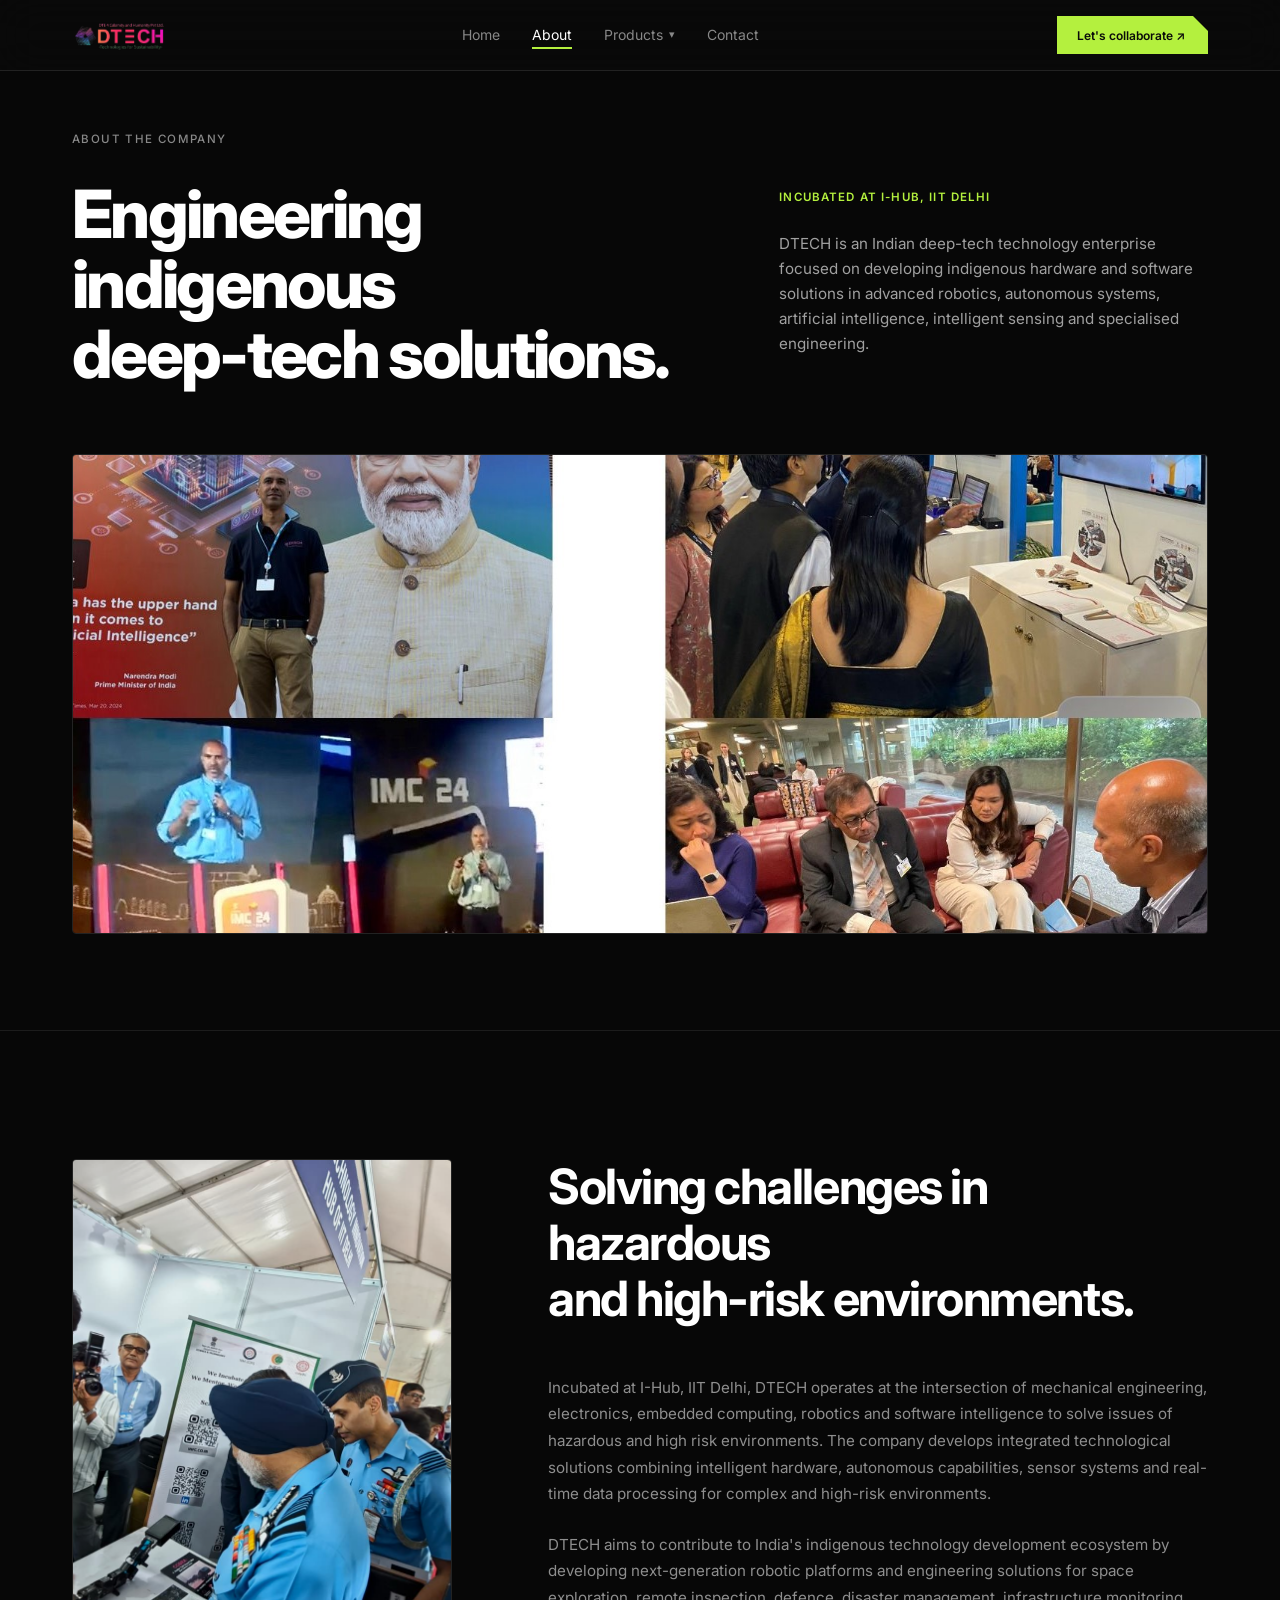
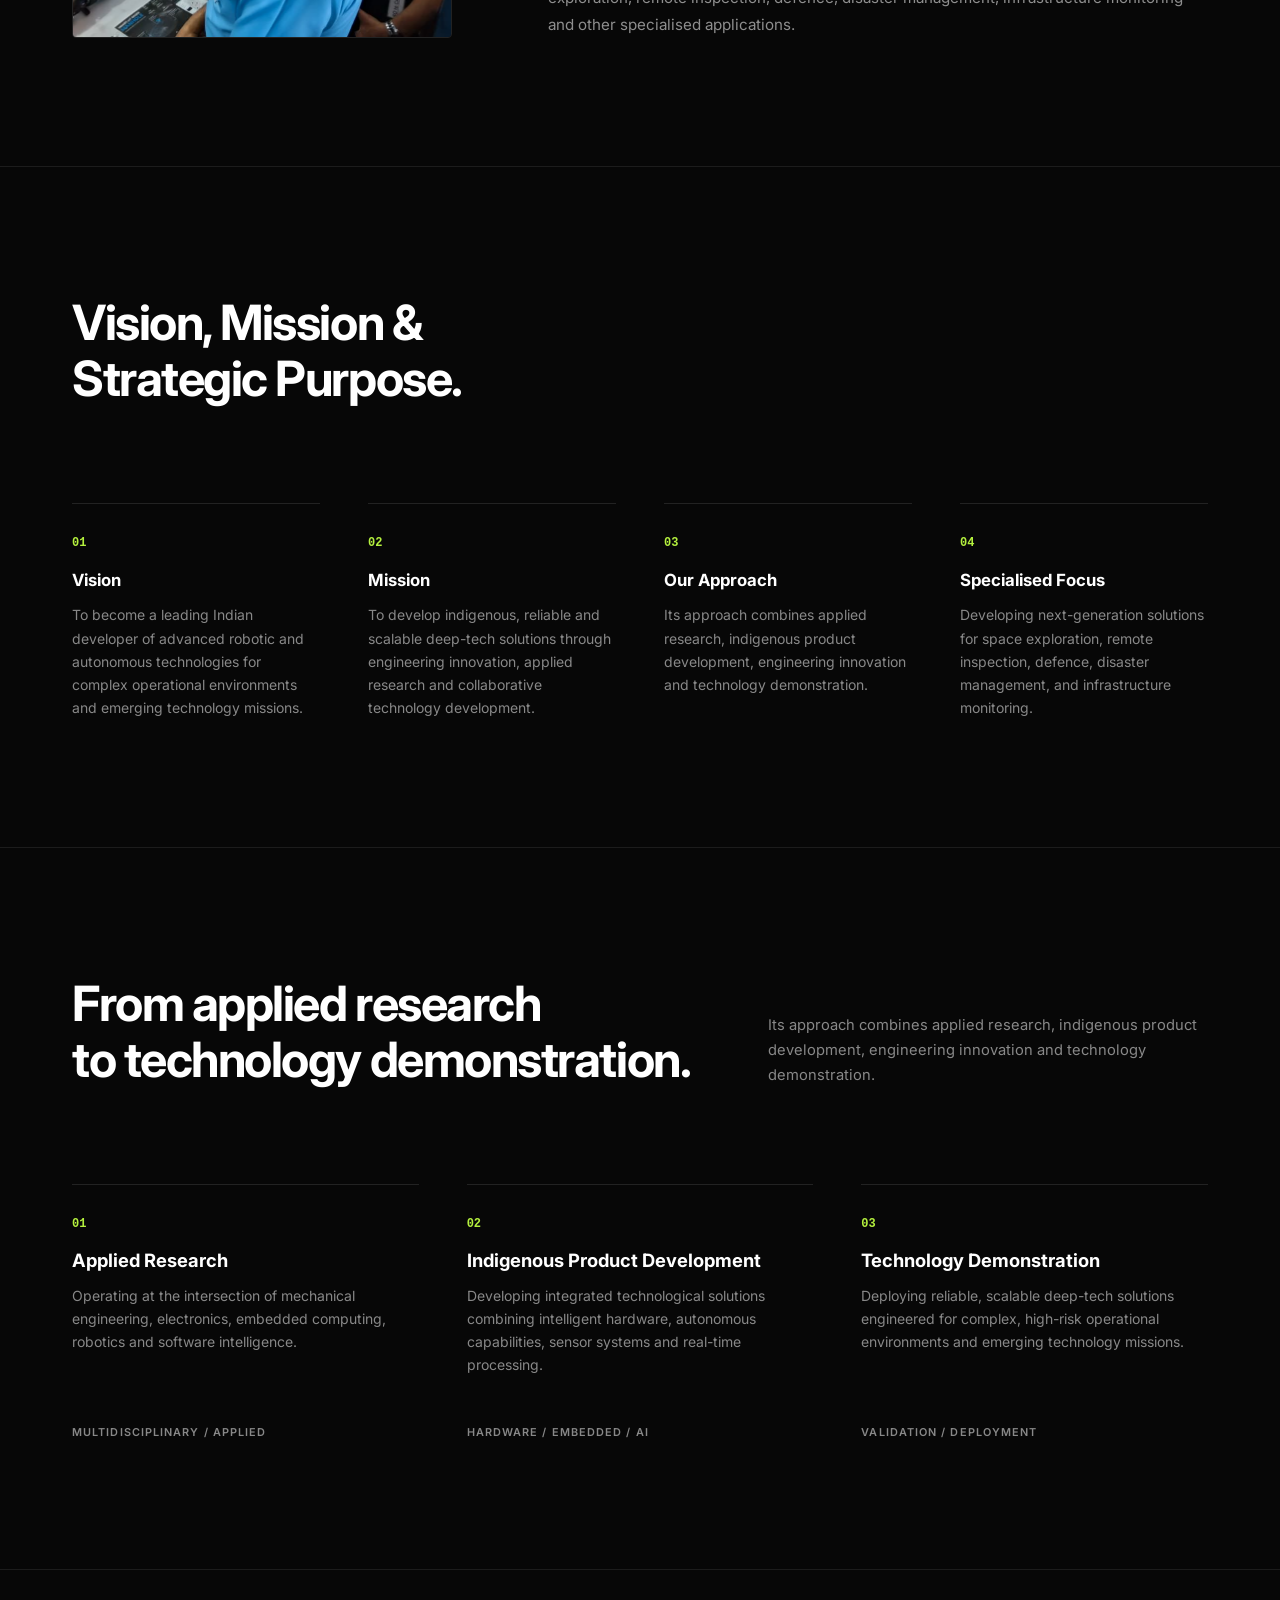
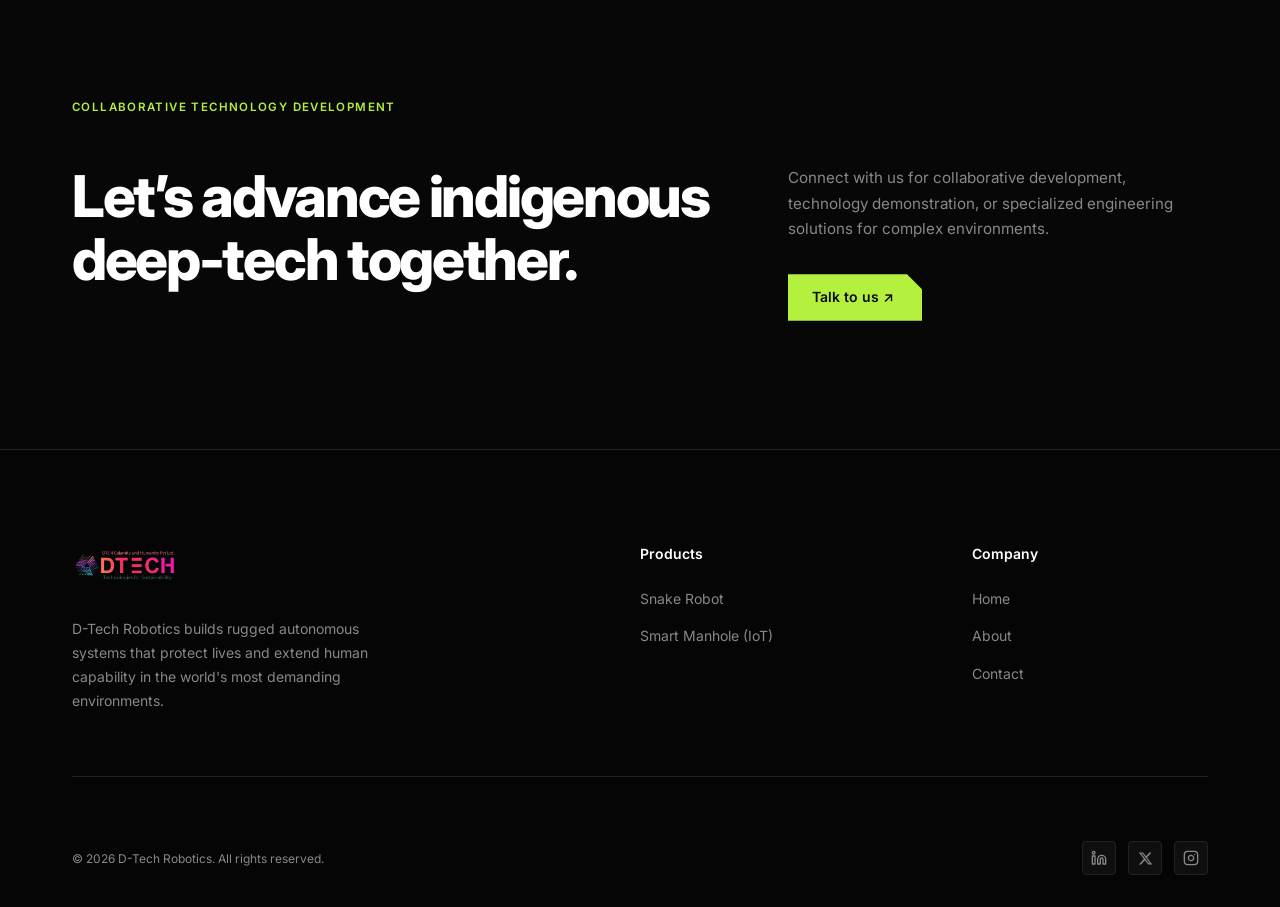
==== commit baa81ce7: "Conetent update, schema, seo, test" ====
--- a/about.html
+++ b/about.html
@@ -1,320 +1,420 @@
-<!DOCTYPE html>
-<html lang="en">
-
-<head>
-    <meta charset="UTF-8">
-    <meta name="viewport" content="width=device-width, initial-scale=1.0">
-    <title>D-TECH — About Us | Progress Begins With Purpose</title>
-    <!-- Favicon -->
-    <link rel="icon" type="image/x-icon" href="images/favicon.ico">
-    <!-- Google Fonts -->
-    <link rel="preconnect" href="https://fonts.googleapis.com">
-    <link rel="preconnect" href="https://fonts.gstatic.com" crossorigin>
-    <link href="https://fonts.googleapis.com/css2?family=Inter:wght@300;400;500;600;700;800;900&display=swap"
-        rel="stylesheet">
-    <!-- Custom Styles -->
-    <link rel="stylesheet" href="style.css">
-</head>
-
-<body class="page-about">
-    <!-- ===================== NAVBAR ===================== -->
-    <nav class="navbar">
-        <div class="container navbar__inner">
-            <a href="index.html" class="navbar__logo">
-                <img src="images/logo.png" alt="D-TECH Robotics" class="navbar__logo-img">
-            </a>
-            <ul class="navbar__links">
-                <li><a href="index.html">Home</a></li>
-                <li><a href="about.html" class="active">About</a></li>
-                <li class="navbar__dropdown">
-                    <a href="javascript:void(0)" class="navbar__dropdown-toggle" role="button" aria-haspopup="true"
-                        aria-expanded="false">
-                        Products <span class="dropdown-chevron">▾</span>
-                    </a>
-                    <div class="dropdown-menu">
-                        <div class="dropdown-menu__grid">
-                            <!-- Category 1: Robot -->
-                            <div class="dropdown-col">
-                                <span class="dropdown-category-title"><span class="category-dot"></span>Robot</span>
-                                <ul class="dropdown-list">
-                                    <li>
-                                        <a href="robots.html" class="dropdown-item">
-                                            <span class="dropdown-item__name">Snake Robot</span>
-                                            <span class="dropdown-item__tag">Exploration & Inspection</span>
-                                        </a>
-                                    </li>
-                                </ul>
-                            </div>
-                            <!-- Category 2: IoT -->
-                            <div class="dropdown-col">
-                                <span class="dropdown-category-title"><span class="category-dot"></span>IoT</span>
-                                <ul class="dropdown-list">
-                                    <li>
-                                        <a href="smart-manhole.html" class="dropdown-item">
-                                            <span class="dropdown-item__name">Smart Manhole</span>
-                                            <span class="dropdown-item__tag">Subsurface Telemetry</span>
-                                        </a>
-                                    </li>
-                                </ul>
-                            </div>
-                        </div>
-                    </div>
-                </li>
-                <li><a href="contact.html">Contact</a></li>
-            </ul>
-            <a href="contact.html" class="btn btn--primary navbar__cta">Let's collaborate ↗</a>
-            <button class="navbar__toggle" aria-label="Toggle menu">
-                <span></span><span></span><span></span>
-            </button>
-        </div>
-    </nav>
-
-    <!-- ===================== ABOUT HERO ===================== -->
-    <header class="about-hero">
-        <div class="container">
-            <p class="about-eyebrow">THE PURPOSE BEHIND THE WORK</p>
-            <div class="about-hero__header">
-                <div class="about-hero__left">
-                    <h1 class="about-hero__title">Progress begins<br>with purpose.</h1>
-                </div>
-                <div class="about-hero__right">
-                    <span class="about-badge">EARLY STAGE / RESEARCH-LED</span>
-                    <p class="about-hero__lead">
-                        We are a robotics company working toward a future where technology helps people face
-                        extraordinary challenges.
-                    </p>
-                </div>
-            </div>
-
-            <!-- Blank Image / Media Frame -->
-            <div class="about-media-frame">
-                <img src="./images/dtech.jpeg" alt="">
-                <!-- <div class="about-media-placeholder"> -->
-                <!-- <div class="placeholder-grid"></div> -->
-                <!-- </div> -->
-
-            </div>
-        </div>
-    </header>
-
-    <!-- ===================== SECTION 01: WHY WE EXIST ===================== -->
-    <section class="about-section about-section--border">
-        <div class="container">
-            <div class="about-split-row">
-                <div class="about-split-row__label">
-                    <div class="about-split-row__image-box">
-                        <img src="./images/exhibition.jpeg" alt="Exhibition" class="about-split-row__img">
-                    </div>
-                </div>
-                <div class="about-split-row__content">
-                    <h2 class="about-section-heading">
-                        The most important thing<br>we can engineer is possibility.
-                    </h2>
-                    <div class="about-prose">
-                        <p>
-                            Disasters, hazardous terrain, and high-risk operations reveal the limits of human access. We
-                            believe robotics has a role to play in helping people see further, understand more, and work
-                            with less exposure to danger.
-                        </p>
-                        <p>
-                            Our work is still taking shape. We are developing ideas and investigating technologies—not
-                            presenting a finished product. The ambition is clear: research that serves real human needs.
-                        </p>
-                    </div>
-                </div>
-            </div>
-        </div>
-    </section>
-
-    <!-- ===================== SECTION 02: THE WAY WE THINK ===================== -->
-    <section class="about-section about-section--border">
-        <div class="container">
-            <div class="about-header-stacked">
-                <h2 class="about-section-heading">
-                    Strong principles.<br>Open possibilities.
-                </h2>
-            </div>
-
-            <div class="about-principles-grid">
-                <div class="principle-card">
-                    <div class="principle-card__top">
-                        <span class="principle-number">01</span>
-                    </div>
-                    <h3 class="principle-card__title">Human safety first</h3>
-                    <p class="principle-card__desc">
-                        Start with people, their environment, and the consequences of every design decision.
-                    </p>
-                </div>
-
-                <div class="principle-card">
-                    <div class="principle-card__top">
-                        <span class="principle-number">02</span>
-                    </div>
-                    <h3 class="principle-card__title">Research with rigour</h3>
-                    <p class="principle-card__desc">
-                        Question assumptions, investigate carefully, and let evidence shape the direction.
-                    </p>
-                </div>
-
-                <div class="principle-card">
-                    <div class="principle-card__top">
-                        <span class="principle-number">03</span>
-                    </div>
-                    <h3 class="principle-card__title">Responsible ambition</h3>
-                    <p class="principle-card__desc">
-                        Be clear about what exists today, what is being explored, and what remains unknown.
-                    </p>
-                </div>
-
-                <div class="principle-card">
-                    <div class="principle-card__top">
-                        <span class="principle-number">04</span>
-                    </div>
-                    <h3 class="principle-card__title">Progress through collaboration</h3>
-                    <p class="principle-card__desc">
-                        Bring engineering perspectives together with the knowledge of people close to the challenge.
-                    </p>
-                </div>
-            </div>
-        </div>
-    </section>
-
-    <!-- ===================== SECTION 03: OUR RESEARCH PROCESS ===================== -->
-    <section class="about-section about-section--border">
-        <div class="container">
-            <div class="about-split-header">
-                <div class="about-split-header__left">
-                    <!-- <span class="section-tag">03 &nbsp;/ &nbsp;OUR RESEARCH PROCESS</span> -->
-                    <h2 class="about-section-heading">
-                        From questions<br>to considered progress.
-                    </h2>
-                </div>
-                <div class="about-split-header__right">
-                    <p class="about-subtext">
-                        A disciplined approach to exploring what robotics could make possible. These are guiding stages,
-                        not completed milestones.
-                    </p>
-                </div>
-            </div>
-
-            <div class="about-process-grid">
-                <div class="process-card">
-                    <div class="process-card__top">
-                        <span class="process-number">01</span>
-                    </div>
-                    <h3 class="process-card__title">Understand the need</h3>
-                    <p class="process-card__desc">
-                        Listen to the challenge before defining a technical solution.
-                    </p>
-                    <div class="process-card__footer">
-                        <span>CONTEXT / CONSTRAINTS</span>
-                    </div>
-                </div>
-
-                <div class="process-card">
-                    <div class="process-card__top">
-                        <span class="process-number">02</span>
-                    </div>
-                    <h3 class="process-card__title">Explore the system</h3>
-                    <p class="process-card__desc">
-                        Study how mobility, sensing, intelligence, and human control fit together.
-                    </p>
-                    <div class="process-card__footer">
-                        <span>CONCEPTS / FEASIBILITY</span>
-                    </div>
-                </div>
-
-                <div class="process-card">
-                    <div class="process-card__top">
-                        <span class="process-number">03</span>
-                    </div>
-                    <h3 class="process-card__title">Learn, then refine</h3>
-                    <p class="process-card__desc">
-                        Work toward building, evaluating, and improving through evidence.
-                    </p>
-                    <div class="process-card__footer">
-                        <span>EVALUATION / EVOLUTION</span>
-                    </div>
-                </div>
-            </div>
-        </div>
-    </section>
-
-    <!-- ===================== CTA SECTION ===================== -->
-    <section class="about-cta-section about-section--border">
-        <div class="container">
-            <p class="about-cta-eyebrow">BETTER QUESTIONS, SMARTER AMBITION.</p>
-            <div class="about-cta-row">
-                <div class="about-cta-row__left">
-                    <h2 class="about-cta-heading">
-                        Let’s move the<br>conversation forward.
-                    </h2>
-                </div>
-                <div class="about-cta-row__right">
-                    <p class="about-cta-text">
-                        Connect with us about research, potential applications, or a challenge worth exploring.
-                    </p>
-                    <a href="contact.html" class="btn btn--primary about-cta-btn">Talk to us ↗</a>
-                </div>
-            </div>
-        </div>
-    </section>
-
-    <!-- ===================== FOOTER ===================== -->
-    <footer class="footer">
-        <div class="container">
-            <div class="footer__top">
-                <div class="footer__brand">
-                    <a href="index.html" class="footer__logo">
-                        <img src="images/logo.png" alt="D-TECH Robotics" class="footer__logo-img">
-                    </a>
-                    <p class="footer__brand-desc">Engineering for the moments that matter most.</p>
-                </div>
-                <div class="footer__col">
-                    <h4>EXPLORE</h4>
-                    <ul>
-                        <li><a href="index.html">Home</a></li>
-                        <li><a href="about.html">About us</a></li>
-                        <li><a href="robots.html">Robots</a></li>
-                        <li><a href="smart-manhole.html">Smart Manhole</a></li>
-                        <li><a href="contact.html">Contact</a></li>
-                    </ul>
-                </div>
-                <div class="footer__col">
-                    <h4>USE CASES</h4>
-                    <ul>
-                        <li><a href="#">Disaster response & rescue</a></li>
-                        <li><a href="#">Defence & security</a></li>
-                        <li><a href="#">Research & allied sectors</a></li>
-                    </ul>
-                </div>
-                <div class="footer__col">
-                    <h4 class="footer__tag-header"><span class="status-dot"></span> IN DEVELOPMENT</h4>
-                    <p class="footer__dev-text">New early research to serve allied purpose.</p>
-                </div>
-            </div>
-            <div class="footer__bottom">
-                <p>&copy; 2026 D-Tech Robotics. All rights reserved.</p>
-                <div class="footer__socials">
-                    <a href="https://linkedin.com" target="_blank" rel="noopener noreferrer" class="footer__social-link" aria-label="LinkedIn" title="LinkedIn">
-                        <svg width="16" height="16" viewBox="0 0 24 24" fill="none" stroke="currentColor" stroke-width="2" stroke-linecap="round" stroke-linejoin="round"><path d="M16 8a6 6 0 0 1 6 6v7h-4v-7a2 2 0 0 0-2-2 2 2 0 0 0-2 2v7h-4v-7a6 6 0 0 1 6-6z"></path><rect x="2" y="9" width="4" height="12"></rect><circle cx="4" cy="4" r="2"></circle></svg>
-                    </a>
-                    <a href="https://x.com" target="_blank" rel="noopener noreferrer" class="footer__social-link" aria-label="X (Twitter)" title="X (Twitter)">
-                        <svg width="15" height="15" viewBox="0 0 24 24" fill="currentColor"><path d="M18.244 2.25h3.308l-7.227 8.26 8.502 11.24H16.17l-5.214-6.817L4.99 21.75H1.68l7.73-8.835L1.254 2.25H8.08l4.713 6.231zm-1.161 17.52h1.833L7.084 4.126H5.117z"/></svg>
-                    </a>
-                    <a href="https://youtube.com" target="_blank" rel="noopener noreferrer" class="footer__social-link" aria-label="YouTube" title="YouTube">
-                        <svg width="17" height="17" viewBox="0 0 24 24" fill="none" stroke="currentColor" stroke-width="2" stroke-linecap="round" stroke-linejoin="round"><path d="M22.54 6.42a2.78 2.78 0 0 0-1.94-2C18.88 4 12 4 12 4s-6.88 0-8.6.46a2.78 2.78 0 0 0-1.94 2A29 29 0 0 0 1 11.75a29 29 0 0 0 .46 5.33A2.78 2.78 0 0 0 3.4 19c1.72.46 8.6.46 8.6.46s6.88 0 8.6-.46a2.78 2.78 0 0 0 1.94-2 29 29 0 0 0 .46-5.25 29 29 0 0 0-.46-5.33z"></path><polygon points="9.75 15.02 15.5 11.75 9.75 8.48 9.75 15.02"></polygon></svg>
-                    </a>
-                    <a href="https://instagram.com" target="_blank" rel="noopener noreferrer" class="footer__social-link" aria-label="Instagram" title="Instagram">
-                        <svg width="16" height="16" viewBox="0 0 24 24" fill="none" stroke="currentColor" stroke-width="2" stroke-linecap="round" stroke-linejoin="round"><rect x="2" y="2" width="20" height="20" rx="5" ry="5"></rect><path d="M16 11.37A4 4 0 1 1 12.63 8 4 4 0 0 1 16 11.37z"></path><line x1="17.5" y1="6.5" x2="17.51" y2="6.5"></line></svg>
-                    </a>
-                </div>
-                <p class="footer__tagline">Research-led. Human-focused.</p>
-            </div>
-        </div>
-    </footer>
-
-    <script src="main.js"></script>
-</body>
-
+<!DOCTYPE html>
+<html lang="en">
+
+<head>
+    <meta charset="UTF-8">
+    <meta name="viewport" content="width=device-width, initial-scale=1.0">
+    <title>About D-TECH Robotics | Indigenous Engineering, Vision &amp; Deep-Tech R&amp;D</title>
+
+    <!-- SEO & Metadata -->
+    <meta name="title" content="About D-TECH Robotics | Indigenous Engineering, Vision &amp; Deep-Tech R&amp;D">
+    <meta name="description"
+        content="Discover D-TECH Robotics (DTE 4 Calamity and Humanity Pvt Ltd). Learn about our mission, principles, and engineering philosophy in building indigenous bio-inspired robotics and smart IoT infrastructure for disaster resilience.">
+    <meta name="keywords"
+        content="About D-TECH Robotics, DTE 4 Calamity and Humanity, robotics company India, deep tech startup India, IIT Delhi robotics, disaster management technology, autonomous systems team">
+    <meta name="author" content="D-TECH Robotics (DTE 4 Calamity and Humanity Pvt Ltd)">
+    <meta name="robots" content="index, follow, max-snippet:-1, max-image-preview:large, max-video-preview:-1">
+    <link rel="canonical" href="https://www.d-techglobal.com/about.html">
+
+    <!-- Open Graph / Social Media -->
+    <meta property="og:type" content="article">
+    <meta property="og:url" content="https://www.d-techglobal.com/about.html">
+    <meta property="og:site_name" content="D-TECH Robotics">
+    <meta property="og:title" content="About D-TECH Robotics | Indigenous Engineering for Resilience">
+    <meta property="og:description"
+        content="Learn about D-TECH Robotics: our mission, principles, and indigenous engineering building technologies that protect lives in high-risk environments.">
+    <meta property="og:image" content="https://www.d-techglobal.com/images/logo.png">
+    <meta property="og:image:alt" content="D-TECH Robotics Team &amp; Engineering">
+    <meta property="og:locale" content="en_US">
+
+    <!-- Twitter Cards -->
+    <meta name="twitter:card" content="summary_large_image">
+    <meta name="twitter:url" content="https://www.d-techglobal.com/about.html">
+    <meta name="twitter:title" content="About D-TECH Robotics | Indigenous Engineering for Resilience">
+    <meta name="twitter:description"
+        content="Learn about D-TECH Robotics: our mission, principles, and indigenous engineering building technologies that protect lives.">
+    <meta name="twitter:image" content="https://www.d-techglobal.com/images/logo.png">
+
+    <!-- Favicon -->
+    <link rel="icon" type="image/x-icon" href="images/favicon.ico">
+    <!-- Google Fonts -->
+    <link rel="preconnect" href="https://fonts.googleapis.com">
+    <link rel="preconnect" href="https://fonts.gstatic.com" crossorigin>
+    <link href="https://fonts.googleapis.com/css2?family=Inter:wght@300;400;500;600;700;800;900&display=swap"
+        rel="stylesheet">
+    <!-- Custom Styles -->
+    <link rel="stylesheet" href="style.css">
+
+    <!-- JSON-LD Structured Data Schema.org -->
+    <script type="application/ld+json">
+    {
+      "@context": "https://schema.org",
+      "@type": "AboutPage",
+      "mainEntity": {
+        "@type": "Organization",
+        "name": "D-TECH Robotics",
+        "legalName": "DTE 4 Calamity and Humanity Pvt Ltd",
+        "url": "https://www.d-techglobal.com/",
+        "logo": "https://www.d-techglobal.com/images/logo.png",
+        "description": "Indigenous deep-tech enterprise engineering autonomous bio-inspired robotics and distributed municipal IoT telemetry systems."
+      },
+      "breadcrumb": {
+        "@type": "BreadcrumbList",
+        "itemListElement": [
+          {
+            "@type": "ListItem",
+            "position": 1,
+            "name": "Home",
+            "item": "https://www.d-techglobal.com/"
+          },
+          {
+            "@type": "ListItem",
+            "position": 2,
+            "name": "About Us",
+            "item": "https://www.d-techglobal.com/about.html"
+          }
+        ]
+      }
+    }
+    </script>
+</head>
+
+<body class="page-about">
+    <!-- ===================== NAVBAR ===================== -->
+    <nav class="navbar">
+        <div class="container navbar__inner">
+            <a href="index.html" class="navbar__logo">
+                <img src="images/logo.png" alt="D-TECH Robotics" class="navbar__logo-img">
+            </a>
+            <ul class="navbar__links">
+                <li><a href="index.html">Home</a></li>
+                <li><a href="about.html" class="active">About</a></li>
+                <li class="navbar__dropdown">
+                    <a href="javascript:void(0)" class="navbar__dropdown-toggle" role="button" aria-haspopup="true"
+                        aria-expanded="false">
+                        Products <span class="dropdown-chevron">▾</span>
+                    </a>
+                    <div class="dropdown-menu">
+                        <div class="dropdown-menu__grid">
+                            <!-- Category 1: Robot -->
+                            <div class="dropdown-col">
+                                <span class="dropdown-category-title"><span class="category-dot"></span>Robot</span>
+                                <ul class="dropdown-list">
+                                    <li>
+                                        <a href="cobra-snake-robot.html" class="dropdown-item">
+                                            <span class="dropdown-item__name">Snake Robot</span>
+                                            <span class="dropdown-item__tag">Exploration & Inspection</span>
+                                        </a>
+                                    </li>
+                                </ul>
+                            </div>
+                            <!-- Category 2: IoT -->
+                            <div class="dropdown-col">
+                                <span class="dropdown-category-title"><span class="category-dot"></span>IoT</span>
+                                <ul class="dropdown-list">
+                                    <li>
+                                        <a href="smart-manhole.html" class="dropdown-item">
+                                            <span class="dropdown-item__name">Smart Manhole</span>
+                                            <span class="dropdown-item__tag">Subsurface Telemetry</span>
+                                        </a>
+                                    </li>
+                                </ul>
+                            </div>
+                        </div>
+                    </div>
+                </li>
+                <li><a href="contact.html">Contact</a></li>
+            </ul>
+            <a href="contact.html" class="btn btn--primary navbar__cta">Let's collaborate ↗</a>
+            <button class="navbar__toggle" aria-label="Toggle menu">
+                <span></span><span></span><span></span>
+            </button>
+        </div>
+    </nav>
+
+    <!-- ===================== ABOUT HERO ===================== -->
+    <header class="about-hero">
+        <div class="container">
+            <p class="about-eyebrow">ABOUT THE COMPANY</p>
+            <div class="about-hero__header">
+                <div class="about-hero__left">
+                    <h1 class="about-hero__title">Engineering indigenous<br>deep-tech solutions.</h1>
+                </div>
+                <div class="about-hero__right">
+                    <span class="about-badge">INCUBATED AT I-HUB, IIT DELHI</span>
+                    <p class="about-hero__lead">
+                        DTECH is an Indian deep-tech technology enterprise focused on developing indigenous
+                        hardware and software solutions in advanced robotics, autonomous systems, artificial
+                        intelligence, intelligent sensing and specialised engineering.
+                    </p>
+                </div>
+            </div>
+
+            <!-- Blank Image / Media Frame -->
+            <div class="about-media-frame">
+                <img src="./images/dtech.jpeg" alt="D-TECH Engineering and Robotics">
+                <!-- <div class="about-media-placeholder"> -->
+                <!-- <div class="placeholder-grid"></div> -->
+                <!-- </div> -->
+
+            </div>
+        </div>
+    </header>
+
+    <!-- ===================== SECTION 01: WHY WE EXIST ===================== -->
+    <section class="about-section about-section--border">
+        <div class="container">
+            <div class="about-split-row">
+                <div class="about-split-row__label">
+                    <div class="about-split-row__image-box">
+                        <img src="./images/exhibition.jpeg" alt="Exhibition" class="about-split-row__img">
+                    </div>
+                </div>
+                <div class="about-split-row__content">
+                    <h2 class="about-section-heading">
+                        Solving challenges in hazardous<br>and high-risk environments.
+                    </h2>
+                    <div class="about-prose">
+                        <p>
+                            Incubated at I-Hub, IIT Delhi, DTECH operates at the intersection of mechanical engineering,
+                            electronics, embedded computing, robotics and software intelligence to solve issues of
+                            hazardous and high risk environments. The company develops integrated technological
+                            solutions
+                            combining intelligent hardware, autonomous capabilities, sensor systems and real-time data
+                            processing for complex and high-risk environments.
+                        </p>
+                        <p>
+                            DTECH aims to contribute to India's indigenous technology development ecosystem by
+                            developing
+                            next-generation robotic platforms and engineering solutions for space exploration, remote
+                            inspection, defence, disaster management, infrastructure monitoring and other specialised
+                            applications.
+                        </p>
+                    </div>
+                </div>
+            </div>
+        </div>
+    </section>
+
+    <!-- ===================== SECTION 02: THE WAY WE THINK ===================== -->
+    <section class="about-section about-section--border">
+        <div class="container">
+            <div class="about-header-stacked">
+                <h2 class="about-section-heading">
+                    Vision, Mission &<br>Strategic Purpose.
+                </h2>
+            </div>
+
+            <div class="about-principles-grid">
+                <div class="principle-card">
+                    <div class="principle-card__top">
+                        <span class="principle-number">01</span>
+                    </div>
+                    <h3 class="principle-card__title">Vision</h3>
+                    <p class="principle-card__desc">
+                        To become a leading Indian developer of advanced robotic and autonomous technologies for
+                        complex operational environments and emerging technology missions.
+                    </p>
+                </div>
+
+                <div class="principle-card">
+                    <div class="principle-card__top">
+                        <span class="principle-number">02</span>
+                    </div>
+                    <h3 class="principle-card__title">Mission</h3>
+                    <p class="principle-card__desc">
+                        To develop indigenous, reliable and scalable deep-tech solutions through engineering
+                        innovation, applied research and collaborative technology development.
+                    </p>
+                </div>
+
+                <div class="principle-card">
+                    <div class="principle-card__top">
+                        <span class="principle-number">03</span>
+                    </div>
+                    <h3 class="principle-card__title">Our Approach</h3>
+                    <p class="principle-card__desc">
+                        Its approach combines applied research, indigenous product development, engineering innovation
+                        and technology demonstration.
+                    </p>
+                </div>
+
+                <div class="principle-card">
+                    <div class="principle-card__top">
+                        <span class="principle-number">04</span>
+                    </div>
+                    <h3 class="principle-card__title">Specialised Focus</h3>
+                    <p class="principle-card__desc">
+                        Developing next-generation solutions for space exploration, remote inspection, defence,
+                        disaster management, and infrastructure monitoring.
+                    </p>
+                </div>
+            </div>
+        </div>
+    </section>
+
+    <!-- ===================== SECTION 03: OUR RESEARCH PROCESS ===================== -->
+    <section class="about-section about-section--border">
+        <div class="container">
+            <div class="about-split-header">
+                <div class="about-split-header__left">
+                    <!-- <span class="section-tag">03 &nbsp;/ &nbsp;OUR RESEARCH PROCESS</span> -->
+                    <h2 class="about-section-heading">
+                        From applied research<br>to technology demonstration.
+                    </h2>
+                </div>
+                <div class="about-split-header__right">
+                    <p class="about-subtext">
+                        Its approach combines applied research, indigenous product development, engineering
+                        innovation and technology demonstration.
+                    </p>
+                </div>
+            </div>
+
+            <div class="about-process-grid">
+                <div class="process-card">
+                    <div class="process-card__top">
+                        <span class="process-number">01</span>
+                    </div>
+                    <h3 class="process-card__title">Applied Research</h3>
+                    <p class="process-card__desc">
+                        Operating at the intersection of mechanical engineering, electronics, embedded computing,
+                        robotics and software intelligence.
+                    </p>
+                    <div class="process-card__footer">
+                        <span>MULTIDISCIPLINARY / APPLIED</span>
+                    </div>
+                </div>
+
+                <div class="process-card">
+                    <div class="process-card__top">
+                        <span class="process-number">02</span>
+                    </div>
+                    <h3 class="process-card__title">Indigenous Product Development</h3>
+                    <p class="process-card__desc">
+                        Developing integrated technological solutions combining intelligent hardware, autonomous
+                        capabilities, sensor systems and real-time processing.
+                    </p>
+                    <div class="process-card__footer">
+                        <span>HARDWARE / EMBEDDED / AI</span>
+                    </div>
+                </div>
+
+                <div class="process-card">
+                    <div class="process-card__top">
+                        <span class="process-number">03</span>
+                    </div>
+                    <h3 class="process-card__title">Technology Demonstration</h3>
+                    <p class="process-card__desc">
+                        Deploying reliable, scalable deep-tech solutions engineered for complex, high-risk operational
+                        environments and emerging technology missions.
+                    </p>
+                    <div class="process-card__footer">
+                        <span>VALIDATION / DEPLOYMENT</span>
+                    </div>
+                </div>
+            </div>
+        </div>
+    </section>
+
+    <!-- ===================== CTA SECTION ===================== -->
+    <section class="about-cta-section about-section--border">
+        <div class="container">
+            <p class="about-cta-eyebrow">COLLABORATIVE TECHNOLOGY DEVELOPMENT</p>
+            <div class="about-cta-row">
+                <div class="about-cta-row__left">
+                    <h2 class="about-cta-heading">
+                        Let’s advance indigenous<br>deep-tech together.
+                    </h2>
+                </div>
+                <div class="about-cta-row__right">
+                    <p class="about-cta-text">
+                        Connect with us for collaborative development, technology demonstration, or specialized
+                        engineering solutions for complex environments.
+                    </p>
+                    <a href="contact.html" class="btn btn--primary about-cta-btn">Talk to us ↗</a>
+                </div>
+            </div>
+        </div>
+    </section>
+
+    <!-- ===================== FOOTER ===================== -->
+    <footer class="footer">
+        <div class="container">
+            <div class="footer__top">
+                <div class="footer__brand">
+                    <a href="index.html" class="footer__logo">
+                        <img src="images/logo.png" alt="D-TECH Robotics" class="footer__logo-img">
+                    </a>
+                    <p class="footer__brand-desc">D-Tech Robotics builds rugged autonomous systems that protect lives
+                        and extend human capability in the world's most demanding environments.</p>
+                </div>
+                <div class="footer__col">
+                    <h4>Products</h4>
+                    <ul>
+                        <li><a href="cobra-snake-robot.html">Snake Robot</a></li>
+                        <li><a href="smart-manhole.html">Smart Manhole (IoT)</a></li>
+                    </ul>
+                </div>
+                <div class="footer__col">
+                    <h4>Company</h4>
+                    <ul>
+                        <li><a href="index.html">Home</a></li>
+                        <li><a href="about.html">About</a></li>
+                        <li><a href="contact.html">Contact</a></li>
+                    </ul>
+                </div>
+            </div>
+
+            <div class="footer__bottom">
+                <p>&copy; 2026 D-Tech Robotics. All rights reserved.</p>
+                <div class="footer__socials">
+                    <a href="https://www.linkedin.com/in/dte4-dtech-895834318/" target="_blank"
+                        rel="noopener noreferrer" class="footer__social-link" aria-label="LinkedIn" title="LinkedIn">
+                        <svg width="16" height="16" viewBox="0 0 24 24" fill="none" stroke="currentColor"
+                            stroke-width="2" stroke-linecap="round" stroke-linejoin="round">
+                            <path d="M16 8a6 6 0 0 1 6 6v7h-4v-7a2 2 0 0 0-2-2 2 2 0 0 0-2 2v7h-4v-7a6 6 0 0 1 6-6z">
+                            </path>
+                            <rect x="2" y="9" width="4" height="12"></rect>
+                            <circle cx="4" cy="4" r="2"></circle>
+                        </svg>
+                    </a>
+                    <a href="https://x.com/Dtech_official" target="_blank" rel="noopener noreferrer"
+                        class="footer__social-link" aria-label="X (Twitter)" title="X (Twitter)">
+                        <svg width="15" height="15" viewBox="0 0 24 24" fill="currentColor">
+                            <path
+                                d="M18.244 2.25h3.308l-7.227 8.26 8.502 11.24H16.17l-5.214-6.817L4.99 21.75H1.68l7.73-8.835L1.254 2.25H8.08l4.713 6.231zm-1.161 17.52h1.833L7.084 4.126H5.117z" />
+                        </svg>
+                    </a>
+
+                    <!-- <a href="https://youtube.com" target="_blank" rel="noopener noreferrer" class="footer__social-link"
+                        aria-label="YouTube" title="YouTube">
+                        <svg width="17" height="17" viewBox="0 0 24 24" fill="none" stroke="currentColor"
+                            stroke-width="2" stroke-linecap="round" stroke-linejoin="round">
+                            <path
+                                d="M22.54 6.42a2.78 2.78 0 0 0-1.94-2C18.88 4 12 4 12 4s-6.88 0-8.6.46a2.78 2.78 0 0 0-1.94 2A29 29 0 0 0 1 11.75a29 29 0 0 0 .46 5.33A2.78 2.78 0 0 0 3.4 19c1.72.46 8.6.46 8.6.46s6.88 0 8.6-.46a2.78 2.78 0 0 0 1.94-2 29 29 0 0 0 .46-5.25 29 29 0 0 0-.46-5.33z">
+                            </path>
+                            <polygon points="9.75 15.02 15.5 11.75 9.75 8.48 9.75 15.02"></polygon>
+                        </svg>
+                    </a> -->
+
+
+                    <a href="https://www.instagram.com/disastertechnologypvtltd/" target="_blank"
+                        rel="noopener noreferrer" class="footer__social-link" aria-label="Instagram" title="Instagram">
+                        <svg width="16" height="16" viewBox="0 0 24 24" fill="none" stroke="currentColor"
+                            stroke-width="2" stroke-linecap="round" stroke-linejoin="round">
+                            <rect x="2" y="2" width="20" height="20" rx="5" ry="5"></rect>
+                            <path d="M16 11.37A4 4 0 1 1 12.63 8 4 4 0 0 1 16 11.37z"></path>
+                            <line x1="17.5" y1="6.5" x2="17.51" y2="6.5"></line>
+                        </svg>
+                    </a>
+                </div>
+            </div>
+        </div>
+    </footer>
+
+
+    <script src="main.js"></script>
+</body>
+
 </html>
--- a/style.css
+++ b/style.css
@@ -86,6 +86,8 @@
 html {
     scroll-behavior: smooth;
     font-size: 16px;
+    overflow-x: hidden;
+    width: 100%;
 }
 
 body {
@@ -96,10 +98,23 @@
     -webkit-font-smoothing: antialiased;
     -moz-osx-font-smoothing: grayscale;
     overflow-x: hidden;
+    width: 100%;
+    position: relative;
+}
+
+h1,
+h2,
+h3,
+h4,
+.hero__title,
+.section-title {
+    overflow-wrap: break-word;
+    word-break: break-word;
 }
 
 img {
     max-width: 100%;
+    height: auto;
     display: block;
 }
 
@@ -142,6 +157,9 @@
     font-size: var(--font-size-5xl);
 }
 
+.mr-50 {
+    margin-right: 50px;
+}
 
 /* ============================================================
    3. LAYOUT & UTILITIES
@@ -516,6 +534,7 @@
     background: var(--color-bg-dark);
     padding-top: 100px;
     overflow: hidden;
+    height: 100vh;
 }
 
 .hero__inner {
@@ -528,7 +547,7 @@
 
 .hero__content {
     flex: 1;
-    max-width: 580px;
+    /* max-width: 580px; */
 }
 
 .hero__eyebrow {
@@ -539,12 +558,13 @@
 }
 
 .hero__title {
-    font-size: clamp(3rem, 6vw, 5.5rem);
+    font-size: clamp(3rem, 6vw, 4.5rem);
     font-weight: 900;
     letter-spacing: -0.05em;
     line-height: 0.95;
     color: var(--color-text-white);
     margin-bottom: var(--space-xl);
+    text-align: center;
 }
 
 .hero__desc {
@@ -552,25 +572,35 @@
     color: var(--color-text-muted);
     line-height: 1.7;
     margin-bottom: var(--space-2xl);
+    text-align: center;
+    width: 70%;
+    margin: auto;
 }
 
 .hero__actions {
     display: flex;
     gap: var(--space-md);
     align-items: center;
+    margin-top: 20px;
+    justify-content: center;
 }
 
 .hero__image {
     flex: 0 0 380px;
+    max-width: 100%;
     display: flex;
     align-items: center;
     justify-content: center;
     position: relative;
 }
 
-/* .hero__robot {
-    display: none;
-} */
+.hero__robot {
+    width: 100%;
+    max-width: 440px;
+    height: auto;
+    object-fit: contain;
+    filter: drop-shadow(0 20px 40px rgba(0, 0, 0, 0.6));
+}
 
 .hero__robot-placeholder {
     /* width: 100%; */
@@ -781,6 +811,13 @@
     max-width: 320px;
 }
 
+.gearImg {
+    max-width: 100%;
+    height: auto;
+    display: block;
+    margin: 0 auto;
+}
+
 .systems__iso-svg {
     width: 100%;
     height: auto;
@@ -951,8 +988,8 @@
 
 .footer__top {
     display: grid;
-    grid-template-columns: 2fr 1fr 1fr 1fr;
-    gap: var(--space-3xl);
+    grid-template-columns: 2fr 1fr 1fr;
+    gap: var(--space-4xl);
     margin-bottom: var(--space-3xl);
     padding-bottom: var(--space-3xl);
     border-bottom: 1px solid var(--color-border-dark);
@@ -1118,6 +1155,15 @@
     width: 100%;
 }
 
+.about-media-frame img {
+    width: 100%;
+    max-height: 480px;
+    object-fit: cover;
+    border-radius: var(--radius-sm);
+    border: 1px solid #222222;
+    display: block;
+}
+
 .about-media-placeholder {
     width: 100%;
     aspect-ratio: 21 / 9;
@@ -1982,6 +2028,8 @@
     color: var(--color-text-white);
     font-weight: 500;
     text-decoration: none;
+    word-break: break-word;
+    overflow-wrap: anywhere;
     transition: color var(--transition-fast);
 }
 
@@ -2927,12 +2975,15 @@
 
 .telemetry-table-wrapper {
     overflow-x: auto;
+    -webkit-overflow-scrolling: touch;
+    width: 100%;
     border: 1px solid #1c1c1c;
     border-radius: var(--radius-sm);
 }
 
 .telemetry-table {
     width: 100%;
+    min-width: 600px;
     border-collapse: collapse;
     text-align: left;
 }
@@ -3088,16 +3139,24 @@
    14. RESPONSIVE / MEDIA QUERIES
    ============================================================ */
 
-/* Tablet */
+/* Tablet & Smaller Laptops (<= 1024px) */
 @media (max-width: 1024px) {
+
+
     .hero__inner {
         flex-direction: column;
+        padding: var(--space-3xl) 0 var(--space-2xl);
+    }
+
+    .hero__content {
+        max-width: 100%;
     }
 
     .hero__image {
         flex: none;
         width: 100%;
-        max-width: 400px;
+        max-width: 440px;
+        margin: 0 auto;
     }
 
     .hero__stats-inner {
@@ -3125,6 +3184,7 @@
 
     .systems__illustration {
         max-width: 280px;
+        margin: 0 auto;
     }
 
     .journey__header {
@@ -3141,17 +3201,13 @@
         gap: var(--space-xl);
     }
 
-    .section-title {
-        font-size: var(--font-size-3xl);
-    }
-
-    .section-title--large {
-        font-size: var(--font-size-4xl);
-    }
-
     .footer__top {
         grid-template-columns: 1fr 1fr;
         gap: var(--space-2xl);
+    }
+
+    .footer__brand {
+        grid-column: span 2;
     }
 
     /* About page tablet */
@@ -3292,19 +3348,19 @@
         gap: var(--space-xl);
     }
 
-    .manhole-data-grid {
-        grid-template-columns: 1fr;
-    }
-
     .manhole-usecases-grid {
         grid-template-columns: 1fr;
     }
 }
 
-/* Mobile */
-@media (max-width: 640px) {
-    .navbar__logo-img {
-        height: 28px;
+/* Medium Tablets & Mobile Navigation Trigger (<= 960px) */
+@media (max-width: 960px) {
+    .mr-50 {
+        margin-right: 0;
+    }
+
+    .navbar__cta {
+        display: none;
     }
 
     .navbar__links {
@@ -3324,23 +3380,51 @@
         left: 0;
         right: 0;
         background: rgba(10, 10, 10, 0.98);
-        padding: var(--space-xl);
+        backdrop-filter: blur(24px);
+        -webkit-backdrop-filter: blur(24px);
+        padding: var(--space-xl) var(--space-md);
         gap: var(--space-lg);
         border-bottom: 1px solid var(--color-border-dark);
+        max-height: calc(100vh - 75px);
+        overflow-y: auto;
+        -webkit-overflow-scrolling: touch;
+        box-shadow: 0 20px 40px rgba(0, 0, 0, 0.8);
+        align-items: center;
+        text-align: center;
+        box-sizing: border-box;
+    }
+
+    /* Hamburger Animation */
+    .navbar.nav-open .navbar__toggle span:nth-child(1) {
+        transform: translateY(7px) rotate(45deg);
+    }
+
+    .navbar.nav-open .navbar__toggle span:nth-child(2) {
+        opacity: 0;
+    }
+
+    .navbar.nav-open .navbar__toggle span:nth-child(3) {
+        transform: translateY(-7px) rotate(-45deg);
     }
 
     /* Mobile Dropdown */
     .navbar__dropdown {
         display: flex;
         flex-direction: column;
-        align-items: flex-start;
+        align-items: center;
         width: 100%;
+        max-width: 100%;
+        box-sizing: border-box;
     }
 
     .navbar__dropdown-toggle {
-        width: 100%;
-        justify-content: space-between;
+        display: inline-flex;
+        align-items: center;
+        justify-content: center;
+        gap: 6px;
+        width: auto;
         padding: 0.25rem 0;
+        text-align: center;
     }
 
     .dropdown-menu {
@@ -3351,105 +3435,87 @@
         max-height: 0;
         overflow: hidden;
         padding: 0;
-        min-width: 100%;
+        width: 100%;
+        min-width: 0 !important;
+        max-width: 100%;
         box-shadow: none;
         border: none;
         background: #121212;
         border-radius: var(--radius-sm);
-        transition: max-height 0.3s ease, padding 0.3s ease, opacity 0.3s ease;
+        transition: max-height 0.35s ease, padding 0.35s ease, opacity 0.3s ease;
+        box-sizing: border-box;
+    }
+
+    .dropdown-menu::before {
+        display: none;
     }
 
     .navbar__dropdown.is-open .dropdown-menu {
         opacity: 1;
         visibility: visible;
-        max-height: 500px;
-        padding: 1.25rem;
-        margin-top: 0.5rem;
+        max-height: 600px;
+        overflow-y: auto;
+        padding: 1rem;
+        margin-top: 0.75rem;
         border: 1px solid #222222;
         border-top: 2px solid var(--color-primary);
+        width: 100%;
+        box-sizing: border-box;
     }
 
     .dropdown-menu__grid {
         grid-template-columns: 1fr;
-        gap: 1.25rem;
-    }
-
-    .hero__title {
-        font-size: 2.5rem;
-    }
-
-    .hero__stats-inner {
-        grid-template-columns: 1fr 1fr;
+        gap: 1rem;
+        width: 100%;
+        box-sizing: border-box;
+    }
+
+    .dropdown-col {
+        text-align: left;
+        width: 100%;
+        box-sizing: border-box;
+    }
+
+    .dropdown-item {
+        text-align: left;
+        box-sizing: border-box;
+        width: 100%;
+    }
+}
+
+/* Tablet Portrait & Large Phones (<= 768px) */
+@media (max-width: 768px) {
+    .container {
+        padding: 0 var(--space-lg);
+    }
+
+    .about-principles-grid {
+        grid-template-columns: 1fr;
+        gap: var(--space-xl);
+    }
+
+    .purpose__grid {
+        grid-template-columns: 1fr;
+        gap: var(--space-lg);
     }
 
     .mission__cards {
         grid-template-columns: 1fr;
-    }
-
-    .purpose__grid {
-        grid-template-columns: 1fr;
+        gap: var(--space-lg);
     }
 
     .journey__steps {
         grid-template-columns: 1fr;
-    }
-
-    .section-title {
-        font-size: var(--font-size-2xl);
-    }
-
-    .section-title--large {
-        font-size: var(--font-size-3xl);
-    }
-
-    .footer__top {
+        gap: var(--space-lg);
+    }
+
+    .manhole-stats-strip {
         grid-template-columns: 1fr;
-    }
-
-    .footer__bottom {
-        flex-direction: column;
-        gap: var(--space-lg);
-        text-align: center;
-    }
-
-    .container {
-        padding: 0 var(--space-md);
-    }
-
-    /* About page mobile */
-    .about-hero__title {
-        font-size: 2.3rem;
-    }
-
-    .about-media-placeholder {
-        aspect-ratio: 16 / 10;
-        min-height: 220px;
-    }
-
-    .about-section-heading {
-        font-size: 1.85rem;
-    }
-
-    .about-principles-grid {
+        gap: var(--space-md);
+    }
+
+    .form-row--two-col {
         grid-template-columns: 1fr;
-    }
-
-    .about-cta-heading {
-        font-size: 2.2rem;
-    }
-
-    /* Robots page mobile */
-    .robots-hero__title {
-        font-size: 2.3rem;
-    }
-
-    .robots-overview-card {
-        padding: var(--space-xl);
-    }
-
-    .robots-overview-card__visual,
-    .robots-overview-video {
-        min-height: 220px;
     }
 
     .robots-path-row {
@@ -3459,11 +3525,214 @@
 
     .robots-path-col--status {
         grid-column: auto;
-    }
-
-    /* Contact page mobile */
+        text-align: left;
+    }
+
+    .about-media-frame img {
+        max-height: 340px;
+    }
+}
+
+/* Standard Mobile (<= 640px) */
+@media (max-width: 640px) {
+    .container {
+        padding: 0 var(--space-md);
+    }
+
+    .section {
+        padding: var(--space-3xl) 0;
+    }
+
+    .navbar {
+        padding: var(--space-sm) 0;
+    }
+
+    .navbar__logo-img {
+        height: 28px;
+    }
+
+    /* Hero */
+    .hero {
+        padding-top: 85px;
+    }
+
+    .hero__inner {
+        padding: var(--space-2xl) 0 var(--space-xl);
+        gap: var(--space-xl);
+    }
+
+    .hero__title {
+        font-size: clamp(1.85rem, 7.5vw, 2.75rem);
+        line-height: 1.15;
+        letter-spacing: -0.03em;
+        word-break: break-word;
+    }
+
+    .hero__desc {
+        font-size: 0.88rem;
+        margin-bottom: var(--space-xl);
+        line-height: 1.65;
+    }
+
+    .hero__actions {
+        display: flex;
+        flex-direction: column;
+        width: 100%;
+        gap: var(--space-sm);
+    }
+
+    .hero__actions .btn {
+        width: 100%;
+        text-align: center;
+        justify-content: center;
+    }
+
+    .hero__image {
+        max-width: 100%;
+    }
+
+    .hero__robot {
+        max-height: 260px;
+        margin: 0 auto;
+        object-fit: contain;
+    }
+
+    .hero__stats {
+        padding: var(--space-lg) 0;
+        margin-top: var(--space-lg);
+    }
+
+    .hero__stats-inner {
+        grid-template-columns: 1fr 1fr;
+        gap: var(--space-md);
+    }
+
+    /* Grids */
+    .mission__cards,
+    .purpose__grid,
+    .journey__steps,
+    .about-principles-grid,
+    .manhole-stats-strip,
+    .manhole-usecases-grid,
+    .footer__top {
+        grid-template-columns: 1fr;
+    }
+
+    .footer__brand {
+        grid-column: auto;
+    }
+
+    .section-title {
+        font-size: clamp(1.6rem, 5.5vw, 2.2rem);
+        word-break: break-word;
+    }
+
+    .section-title--large {
+        font-size: clamp(1.85rem, 6vw, 2.4rem);
+        word-break: break-word;
+    }
+
+    /* Footer */
+    .footer {
+        padding: var(--space-3xl) 0 var(--space-lg);
+    }
+
+    .footer__bottom {
+        flex-direction: column;
+        gap: var(--space-md);
+        text-align: center;
+        align-items: center;
+    }
+
+    /* About page */
+    .about-hero {
+        padding-top: 90px;
+        padding-bottom: var(--space-2xl);
+    }
+
+    .about-hero__title {
+        font-size: clamp(2rem, 6.5vw, 2.6rem);
+        word-break: break-word;
+    }
+
+    .about-media-frame img {
+        max-height: 260px;
+    }
+
+    .about-split-row__image-box {
+        min-height: 220px;
+        max-height: 300px;
+    }
+
+    .about-section-heading {
+        font-size: clamp(1.5rem, 5vw, 1.85rem);
+        word-break: break-word;
+    }
+
+    .about-cta-heading {
+        font-size: clamp(1.75rem, 6vw, 2.2rem);
+        word-break: break-word;
+    }
+
+    .about-cta-row {
+        gap: var(--space-xl);
+    }
+
+    .about-cta-row .btn,
+    .about-cta-btn {
+        width: 100%;
+        text-align: center;
+        justify-content: center;
+    }
+
+    /* Robots page */
+    .robots-hero {
+        padding-top: 90px;
+        padding-bottom: var(--space-2xl);
+    }
+
+    .robots-hero__title {
+        font-size: clamp(2rem, 6.5vw, 2.6rem);
+        word-break: break-word;
+    }
+
+    .robots-overview-card {
+        padding: var(--space-lg);
+    }
+
+    .robots-overview-card__visual,
+    .robots-overview-video {
+        min-height: 200px;
+        max-height: 300px;
+        object-fit: cover;
+    }
+
+    .robots-block-card {
+        padding: var(--space-lg);
+    }
+
+    .robots-path-row {
+        grid-template-columns: 1fr;
+        gap: var(--space-xs);
+    }
+
+    .robots-path-col--status {
+        grid-column: auto;
+    }
+
+    /* Contact page */
+    .contact-hero {
+        padding-top: 90px;
+        padding-bottom: var(--space-2xl);
+    }
+
     .contact-hero__title {
-        font-size: 2.3rem;
+        font-size: clamp(2rem, 6.5vw, 2.6rem);
+        word-break: break-word;
+    }
+
+    .contact-details-card {
+        padding: var(--space-lg);
     }
 
     .form-row--two-col {
@@ -3472,8 +3741,14 @@
 
     .form-footer-row {
         flex-direction: column;
-        align-items: flex-start;
+        align-items: stretch;
         gap: var(--space-md);
+    }
+
+    .form-footer-row .btn {
+        width: 100%;
+        text-align: center;
+        justify-content: center;
     }
 
     .form-security-note {
@@ -3491,35 +3766,86 @@
     }
 
     .contact-map-wrapper iframe {
-        height: 350px;
-    }
-
-    /* Manhole page mobile */
+        height: 280px;
+    }
+
+    /* Manhole page */
+    .manhole-hero {
+        padding-top: 90px;
+        padding-bottom: var(--space-2xl);
+    }
+
     .manhole-hero__title {
-        font-size: 2.3rem;
-    }
-
-    .manhole-stats-strip {
+        font-size: clamp(2rem, 6.5vw, 2.6rem);
+        word-break: break-word;
+    }
+
+    .manhole-overview-card {
+        padding: var(--space-lg);
+    }
+
+    .manhole-blank-visual {
+        min-height: 220px;
+        max-height: 300px;
+    }
+
+    .telemetry-table-wrapper {
+        overflow-x: auto;
+        -webkit-overflow-scrolling: touch;
+        width: 100%;
+    }
+
+    .telemetry-table {
+        min-width: 580px;
+    }
+}
+
+/* Small Screens (<= 420px) */
+@media (max-width: 420px) {
+    .container {
+        padding: 0 0.85rem;
+    }
+
+    .hero__actions {
+        flex-direction: column;
+        width: 100%;
+    }
+
+    .hero__actions .btn {
+        width: 100%;
+        text-align: center;
+        justify-content: center;
+    }
+
+    .hero__stats-inner {
         grid-template-columns: 1fr;
     }
 
-    .gas-readouts-grid {
-        grid-template-columns: 1fr;
-    }
-
-    .tamper-grid {
-        grid-template-columns: 1fr;
-    }
-
-    .diagnostics-grid {
-        grid-template-columns: 1fr 1fr;
-    }
-
-    .manhole-overview-card {
-        padding: var(--space-xl);
-    }
-
-    .manhole-data-card {
-        padding: var(--space-xl);
+    .navbar__logo-img {
+        height: 24px;
+    }
+
+    .contact-map-wrapper iframe {
+        height: 230px;
+    }
+
+    .telemetry-table th,
+    .telemetry-table td {
+        padding: 0.55rem 0.7rem;
+        font-size: 0.75rem;
+    }
+
+    .robots-disclaimer {
+        font-size: 0.62rem;
+        line-height: 1.5;
+    }
+
+    .robots-overview-video {
+        min-height: 180px;
+        max-height: 240px;
+    }
+
+    .navbar.nav-open .navbar__links {
+        padding: 1.5rem 0.75rem;
     }
 }
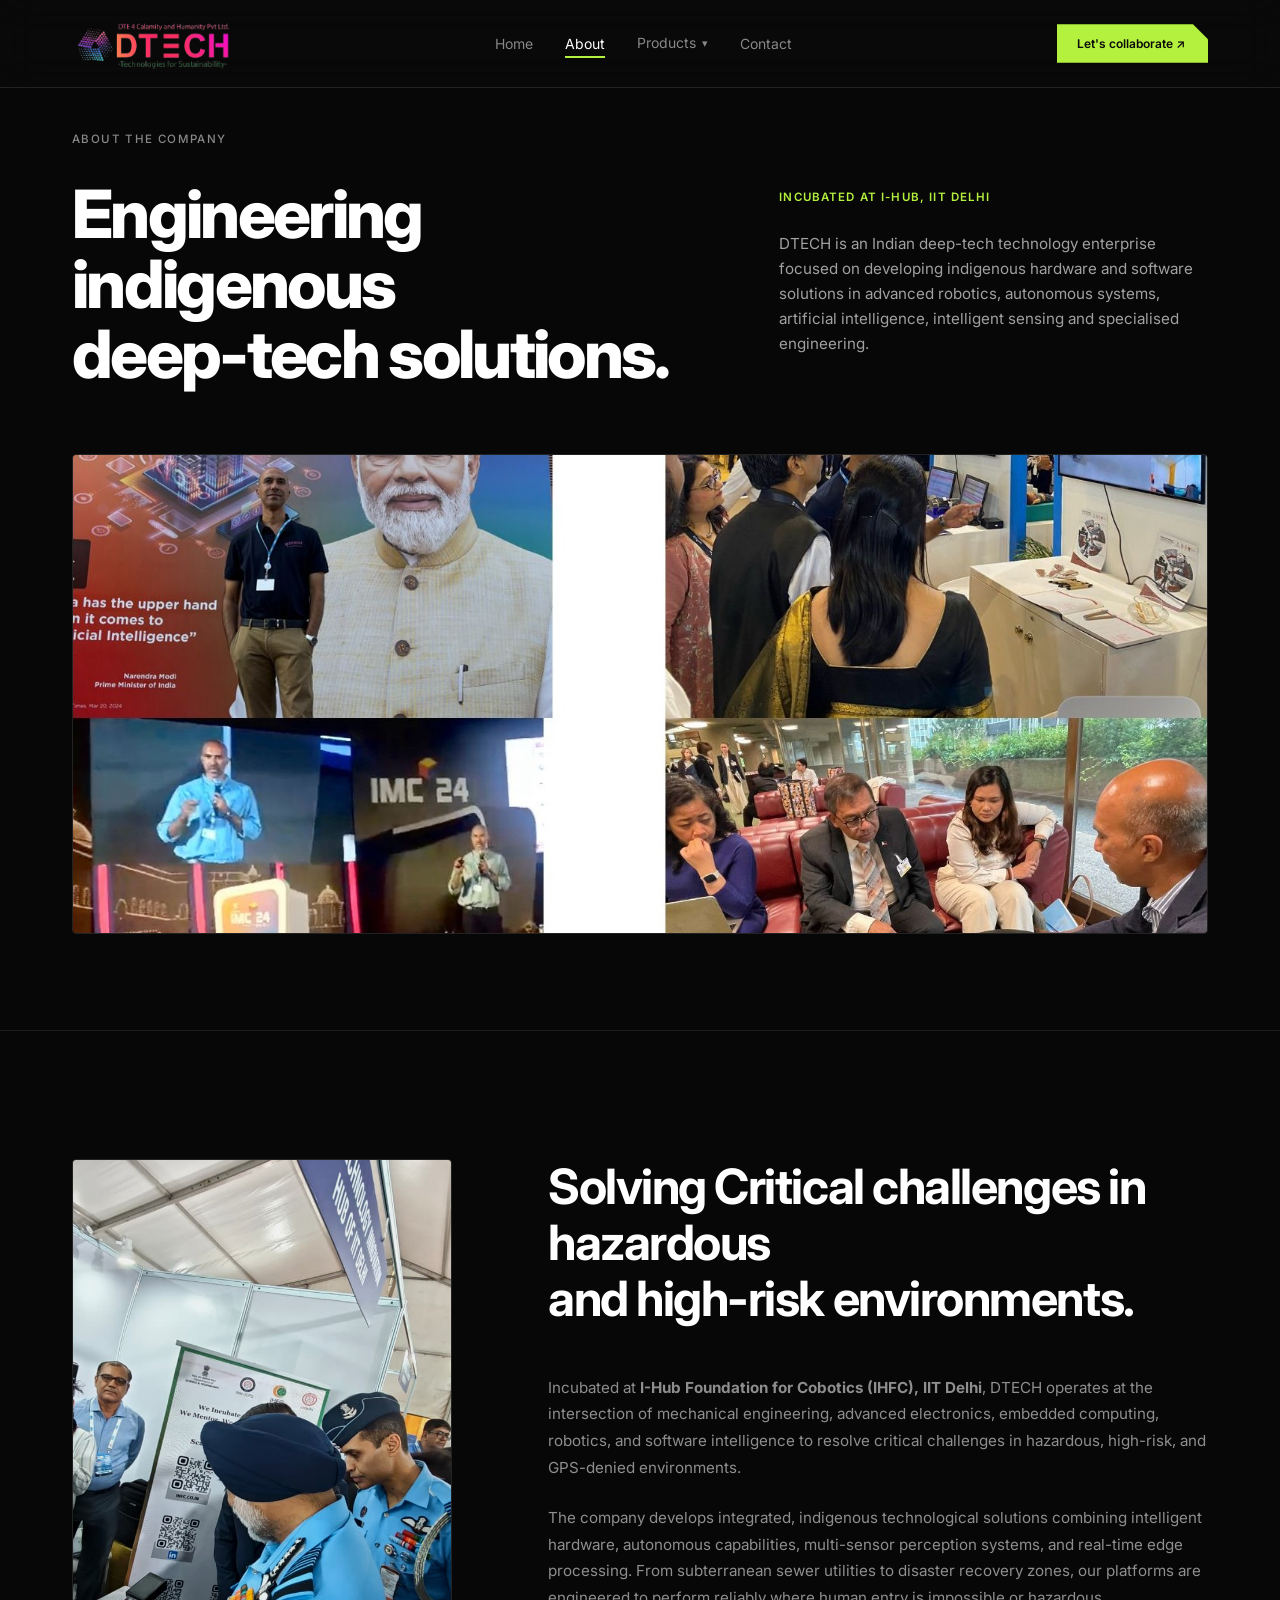
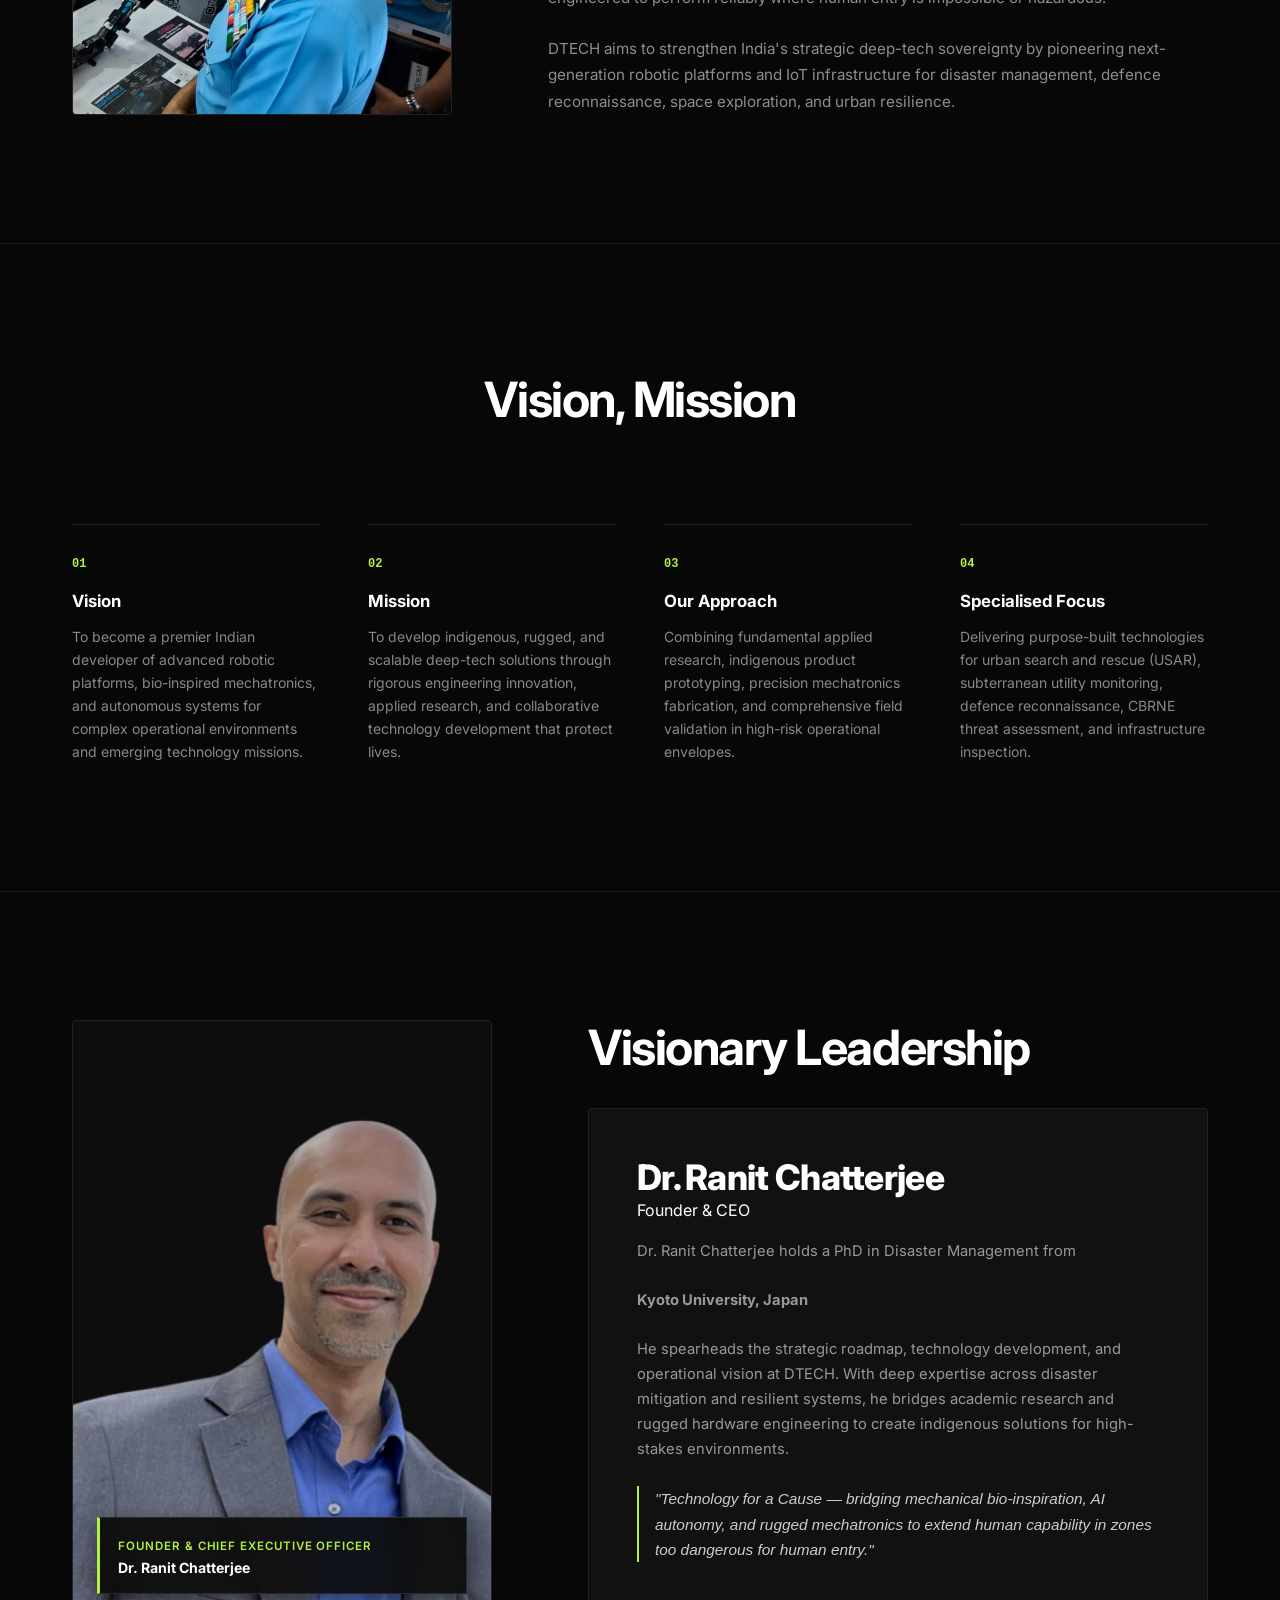
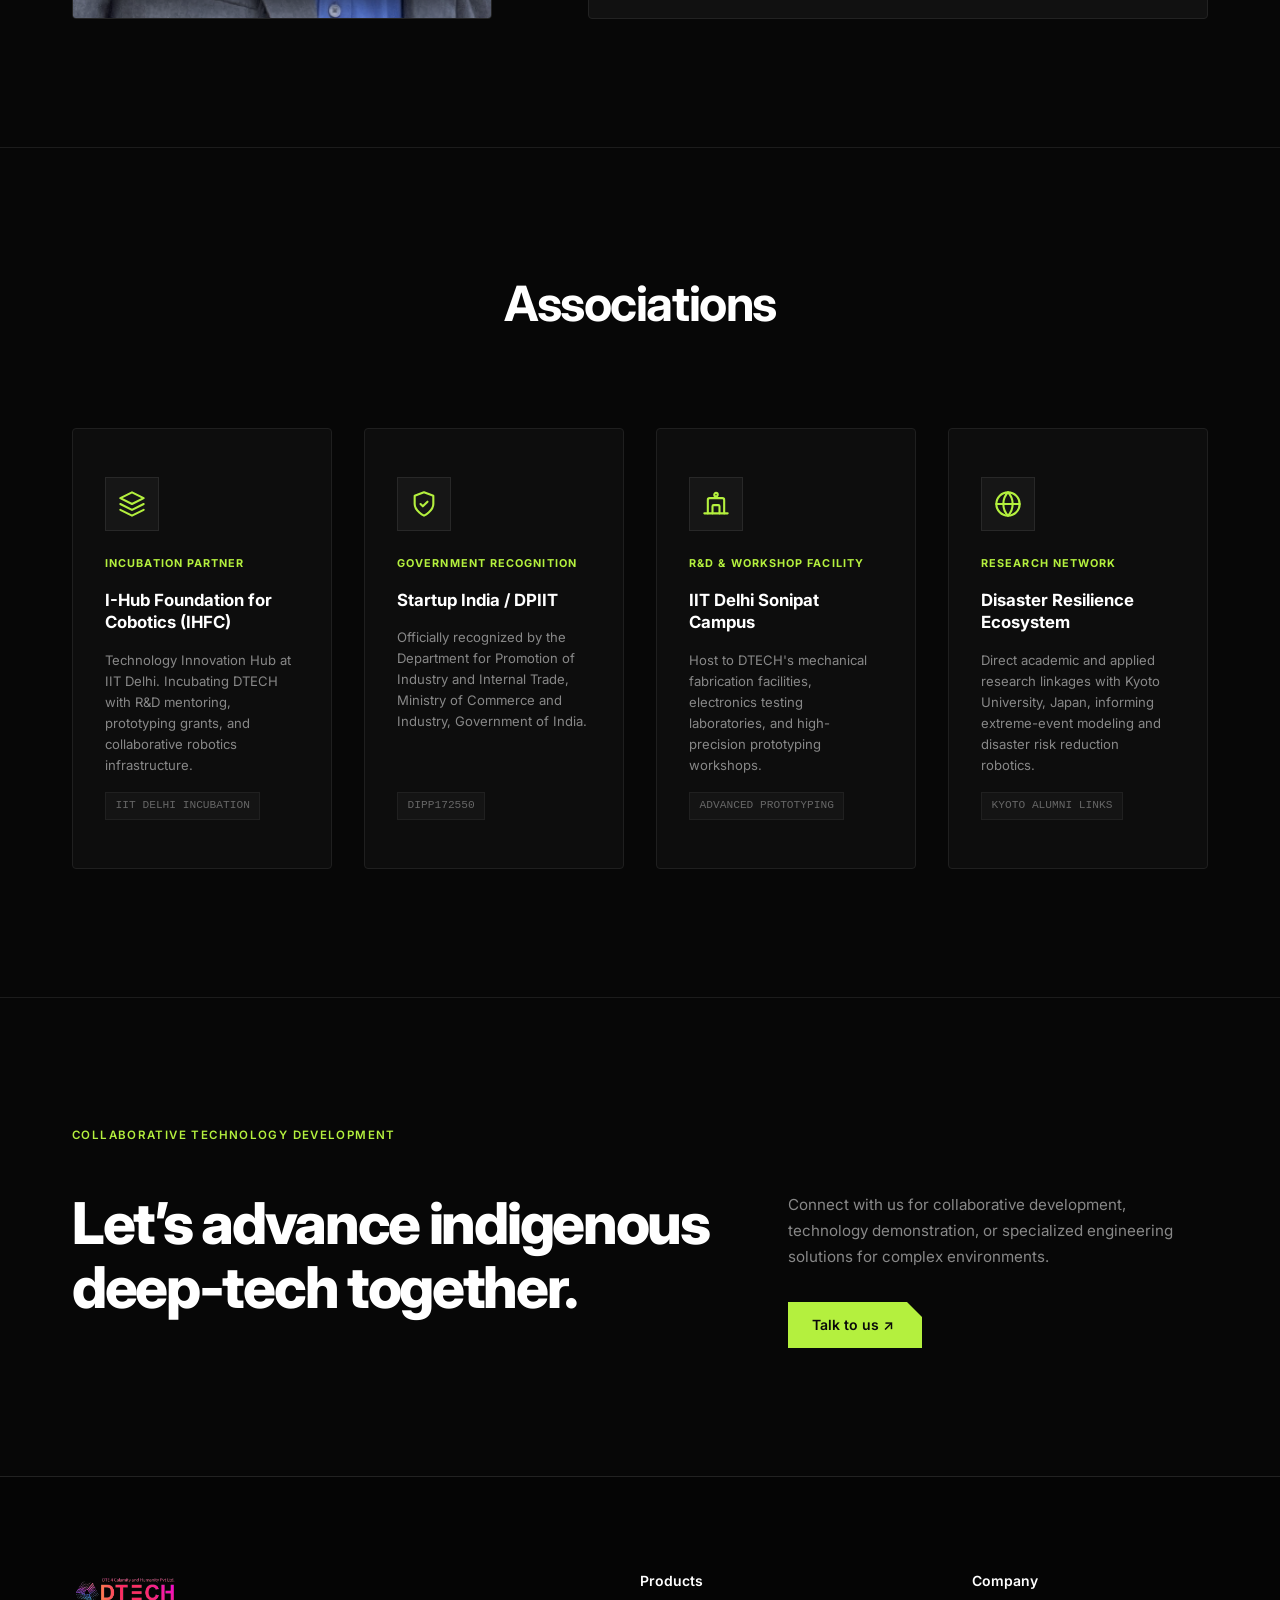
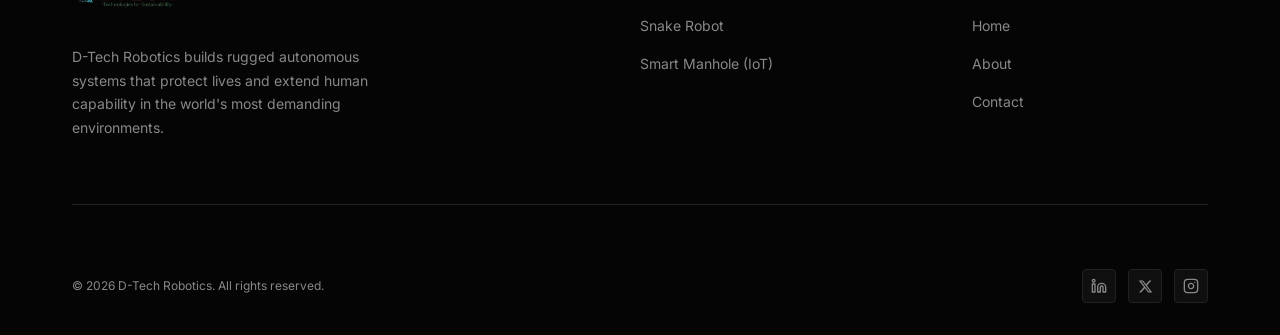
==== commit 13c3855a: "update images and content" ====
--- a/about.html
+++ b/about.html
@@ -161,47 +161,52 @@
         </div>
     </header>
 
-    <!-- ===================== SECTION 01: WHY WE EXIST ===================== -->
-    <section class="about-section about-section--border">
+    <!-- ===================== SECTION 01: ABOUT COMPANY ===================== -->
+    <section class="about-section about-section--border" id="about-company">
         <div class="container">
             <div class="about-split-row">
                 <div class="about-split-row__label">
                     <div class="about-split-row__image-box">
-                        <img src="./images/exhibition.jpeg" alt="Exhibition" class="about-split-row__img">
+                        <img src="./images/exhibition.jpeg" alt="D-TECH Team at Technology Demonstration"
+                            class="about-split-row__img">
                     </div>
                 </div>
                 <div class="about-split-row__content">
                     <h2 class="about-section-heading">
-                        Solving challenges in hazardous<br>and high-risk environments.
+                        Solving Critical challenges in hazardous<br>and high-risk environments.
                     </h2>
                     <div class="about-prose">
                         <p>
-                            Incubated at I-Hub, IIT Delhi, DTECH operates at the intersection of mechanical engineering,
-                            electronics, embedded computing, robotics and software intelligence to solve issues of
-                            hazardous and high risk environments. The company develops integrated technological
-                            solutions
-                            combining intelligent hardware, autonomous capabilities, sensor systems and real-time data
-                            processing for complex and high-risk environments.
+                            Incubated at <strong>I-Hub Foundation for Cobotics (IHFC), IIT Delhi</strong>, DTECH
+                            operates
+                            at the intersection of mechanical engineering, advanced electronics, embedded computing,
+                            robotics, and software intelligence to resolve critical challenges in hazardous, high-risk,
+                            and GPS-denied environments.
                         </p>
                         <p>
-                            DTECH aims to contribute to India's indigenous technology development ecosystem by
-                            developing
-                            next-generation robotic platforms and engineering solutions for space exploration, remote
-                            inspection, defence, disaster management, infrastructure monitoring and other specialised
-                            applications.
+                            The company develops integrated, indigenous technological solutions combining intelligent
+                            hardware, autonomous capabilities, multi-sensor perception systems, and real-time edge
+                            processing. From subterranean sewer utilities to disaster recovery zones, our platforms are
+                            engineered to perform reliably where human entry is impossible or hazardous.
                         </p>
+                        <p>
+                            DTECH aims to strengthen India's strategic deep-tech sovereignty by pioneering
+                            next-generation
+                            robotic platforms and IoT infrastructure for disaster management, defence reconnaissance,
+                            space exploration, and urban resilience.
+                        </p>
                     </div>
                 </div>
             </div>
         </div>
     </section>
 
-    <!-- ===================== SECTION 02: THE WAY WE THINK ===================== -->
-    <section class="about-section about-section--border">
+    <!-- ===================== SECTION 02: VISION & MISSION ===================== -->
+    <section class="about-section about-section--border" id="vision-mission">
         <div class="container">
             <div class="about-header-stacked">
                 <h2 class="about-section-heading">
-                    Vision, Mission &<br>Strategic Purpose.
+                    Vision, Mission
                 </h2>
             </div>
 
@@ -212,8 +217,8 @@
                     </div>
                     <h3 class="principle-card__title">Vision</h3>
                     <p class="principle-card__desc">
-                        To become a leading Indian developer of advanced robotic and autonomous technologies for
-                        complex operational environments and emerging technology missions.
+                        To become a premier Indian developer of advanced robotic platforms, bio-inspired mechatronics,
+                        and autonomous systems for complex operational environments and emerging technology missions.
                     </p>
                 </div>
 
@@ -223,8 +228,8 @@
                     </div>
                     <h3 class="principle-card__title">Mission</h3>
                     <p class="principle-card__desc">
-                        To develop indigenous, reliable and scalable deep-tech solutions through engineering
-                        innovation, applied research and collaborative technology development.
+                        To develop indigenous, rugged, and scalable deep-tech solutions through rigorous engineering
+                        innovation, applied research, and collaborative technology development that protect lives.
                     </p>
                 </div>
 
@@ -234,8 +239,8 @@
                     </div>
                     <h3 class="principle-card__title">Our Approach</h3>
                     <p class="principle-card__desc">
-                        Its approach combines applied research, indigenous product development, engineering innovation
-                        and technology demonstration.
+                        Combining fundamental applied research, indigenous product prototyping, precision mechatronics
+                        fabrication, and comprehensive field validation in high-risk operational envelopes.
                     </p>
                 </div>
 
@@ -245,73 +250,151 @@
                     </div>
                     <h3 class="principle-card__title">Specialised Focus</h3>
                     <p class="principle-card__desc">
-                        Developing next-generation solutions for space exploration, remote inspection, defence,
-                        disaster management, and infrastructure monitoring.
+                        Delivering purpose-built technologies for urban search and rescue (USAR), subterranean utility
+                        monitoring, defence reconnaissance, CBRNE threat assessment, and infrastructure inspection.
                     </p>
                 </div>
             </div>
         </div>
     </section>
 
-    <!-- ===================== SECTION 03: OUR RESEARCH PROCESS ===================== -->
-    <section class="about-section about-section--border">
+    <!-- ===================== SECTION 03: LEADERSHIP ===================== -->
+    <section class="about-section about-section--border" id="leadership">
+        <div class="container">
+
+            <div class="about-leadership-grid">
+                <!-- One Side: Image -->
+                <div class="about-leadership-media">
+                    <img src="./images/ranit.png" alt="D-TECH Leadership and Engineering Team">
+                    <div class="about-leadership-overlay-badge">
+                        <span class="about-leadership-badge-sub">FOUNDER &amp; CHIEF EXECUTIVE OFFICER</span>
+                        <span class="about-leadership-badge-title">Dr. Ranit Chatterjee</span>
+                    </div>
+                </div>
+
+                <!-- Another Side: Text -->
+                <div class="about-leadership-content">
+                    <div>
+                        <h2 class="about-section-heading">
+                            Visionary Leadership
+                        </h2>
+                    </div>
+
+                    <div class="about-leadership-bio-card">
+                        <div class="about-leadership-founder-header">
+                            <div>
+                                <h3 class="about-leadership-name">Dr. Ranit Chatterjee</h3>
+                                <span class="about-leadership-title">Founder &amp; CEO</span>
+                            </div>
+                        </div>
+                        <p class="about-prose" style="color: #999; font-size: 0.92rem; line-height: 1.7;">
+                            Dr. Ranit Chatterjee holds a PhD in Disaster Management from <strong>Kyoto University,
+                                Japan</strong>He spearheads the strategic roadmap, technology development, and
+                            operational
+                            vision at DTECH. With deep expertise across disaster mitigation and resilient systems, he
+                            bridges academic research and rugged hardware engineering to create indigenous solutions for
+                            high-stakes environments.
+                        </p>
+                        <blockquote class="about-leadership-quote">
+                            "Technology for a Cause — bridging mechanical bio-inspiration, AI autonomy, and rugged
+                            mechatronics to extend human capability in zones too dangerous for human entry."
+                        </blockquote>
+                    </div>
+
+
+
+
+                </div>
+            </div>
+        </div>
+    </section>
+
+    <!-- ===================== SECTION 04: ASSOCIATIONS ===================== -->
+    <section class="about-section about-section--border" id="associations">
         <div class="container">
             <div class="about-split-header">
-                <div class="about-split-header__left">
-                    <!-- <span class="section-tag">03 &nbsp;/ &nbsp;OUR RESEARCH PROCESS</span> -->
-                    <h2 class="about-section-heading">
-                        From applied research<br>to technology demonstration.
-                    </h2>
-                </div>
-                <div class="about-split-header__right">
-                    <p class="about-subtext">
-                        Its approach combines applied research, indigenous product development, engineering
-                        innovation and technology demonstration.
-                    </p>
-                </div>
-            </div>
-
-            <div class="about-process-grid">
-                <div class="process-card">
-                    <div class="process-card__top">
-                        <span class="process-number">01</span>
-                    </div>
-                    <h3 class="process-card__title">Applied Research</h3>
-                    <p class="process-card__desc">
-                        Operating at the intersection of mechanical engineering, electronics, embedded computing,
-                        robotics and software intelligence.
-                    </p>
-                    <div class="process-card__footer">
-                        <span>MULTIDISCIPLINARY / APPLIED</span>
-                    </div>
-                </div>
-
-                <div class="process-card">
-                    <div class="process-card__top">
-                        <span class="process-number">02</span>
-                    </div>
-                    <h3 class="process-card__title">Indigenous Product Development</h3>
-                    <p class="process-card__desc">
-                        Developing integrated technological solutions combining intelligent hardware, autonomous
-                        capabilities, sensor systems and real-time processing.
-                    </p>
-                    <div class="process-card__footer">
-                        <span>HARDWARE / EMBEDDED / AI</span>
-                    </div>
-                </div>
-
-                <div class="process-card">
-                    <div class="process-card__top">
-                        <span class="process-number">03</span>
-                    </div>
-                    <h3 class="process-card__title">Technology Demonstration</h3>
-                    <p class="process-card__desc">
-                        Deploying reliable, scalable deep-tech solutions engineered for complex, high-risk operational
-                        environments and emerging technology missions.
-                    </p>
-                    <div class="process-card__footer">
-                        <span>VALIDATION / DEPLOYMENT</span>
-                    </div>
+                <h2 class="about-section-heading">
+                    Associations
+                </h2>
+
+            </div>
+
+            <div class="about-associations-grid">
+                <!-- Association 1: IHFC, IIT Delhi -->
+                <div class="association-card">
+                    <div class="association-logo-box">
+                        <svg width="28" height="28" viewBox="0 0 24 24" fill="none" stroke="currentColor"
+                            stroke-width="1.8" stroke-linecap="round" stroke-linejoin="round">
+                            <polygon points="12 2 2 7 12 12 22 7 12 2"></polygon>
+                            <polyline points="2 17 12 22 22 17"></polyline>
+                            <polyline points="2 12 12 17 22 12"></polyline>
+                        </svg>
+                    </div>
+                    <span class="association-tag">INCUBATION PARTNER</span>
+                    <h3 class="association-title">I-Hub Foundation for Cobotics (IHFC)</h3>
+                    <p class="association-desc">
+                        Technology Innovation Hub at IIT Delhi. Incubating DTECH with R&amp;D mentoring, prototyping
+                        grants, and collaborative robotics infrastructure.
+                    </p>
+                    <span class="association-badge">IIT DELHI INCUBATION</span>
+                </div>
+
+                <!-- Association 2: DPIIT / Startup India -->
+                <div class="association-card">
+                    <div class="association-logo-box">
+                        <svg width="28" height="28" viewBox="0 0 24 24" fill="none" stroke="currentColor"
+                            stroke-width="1.8" stroke-linecap="round" stroke-linejoin="round">
+                            <path d="M12 22s8-4 8-10V5l-8-3-8 3v7c0 6 8 10 8 10z"></path>
+                            <path d="m9 12 2 2 4-4"></path>
+                        </svg>
+                    </div>
+                    <span class="association-tag">GOVERNMENT RECOGNITION</span>
+                    <h3 class="association-title">Startup India / DPIIT</h3>
+                    <p class="association-desc">
+                        Officially recognized by the Department for Promotion of Industry and Internal Trade, Ministry
+                        of
+                        Commerce and Industry, Government of India.
+                    </p>
+                    <span class="association-badge">DIPP172550</span>
+                </div>
+
+                <!-- Association 3: IIT Delhi Sonipat Campus -->
+                <div class="association-card">
+                    <div class="association-logo-box">
+                        <svg width="28" height="28" viewBox="0 0 24 24" fill="none" stroke="currentColor"
+                            stroke-width="1.8" stroke-linecap="round" stroke-linejoin="round">
+                            <path d="M2 20h20"></path>
+                            <path d="M5 20V8.5a1.5 1.5 0 0 1 1.5-1.5h11A1.5 1.5 0 0 1 19 8.5V20"></path>
+                            <path d="M9 20v-6a1 1 0 0 1 1-1h4a1 1 0 0 1 1 1v6"></path>
+                            <circle cx="12" cy="4" r="1.5"></circle>
+                        </svg>
+                    </div>
+                    <span class="association-tag">R&amp;D &amp; WORKSHOP FACILITY</span>
+                    <h3 class="association-title">IIT Delhi Sonipat Campus</h3>
+                    <p class="association-desc">
+                        Host to DTECH's mechanical fabrication facilities, electronics testing laboratories, and
+                        high-precision prototyping workshops.
+                    </p>
+                    <span class="association-badge">ADVANCED PROTOTYPING</span>
+                </div>
+
+                <!-- Association 4: Kyoto University Research Ecosystem -->
+                <div class="association-card">
+                    <div class="association-logo-box">
+                        <svg width="28" height="28" viewBox="0 0 24 24" fill="none" stroke="currentColor"
+                            stroke-width="1.8" stroke-linecap="round" stroke-linejoin="round">
+                            <circle cx="12" cy="12" r="10"></circle>
+                            <path d="M12 2a14.5 14.5 0 0 0 0 20 14.5 14.5 0 0 0 0-20"></path>
+                            <path d="M2 12h20"></path>
+                        </svg>
+                    </div>
+                    <span class="association-tag">RESEARCH NETWORK</span>
+                    <h3 class="association-title">Disaster Resilience Ecosystem</h3>
+                    <p class="association-desc">
+                        Direct academic and applied research linkages with Kyoto University, Japan, informing
+                        extreme-event modeling and disaster risk reduction robotics.
+                    </p>
+                    <span class="association-badge">KYOTO ALUMNI LINKS</span>
                 </div>
             </div>
         </div>
--- a/style.css
+++ b/style.css
@@ -288,7 +288,7 @@
 }
 
 .navbar__logo-img {
-    height: 32px;
+    height: 55px;
     width: auto;
     display: block;
     object-fit: contain;
@@ -1217,6 +1217,9 @@
     letter-spacing: -0.03em;
     line-height: 1.15;
     color: var(--color-text-white);
+    /* text-align: center; */
+    margin: auto;
+    display: flex;
 }
 
 /* Section 01: Split Row */
@@ -1385,6 +1388,247 @@
     letter-spacing: 0.1em;
     color: var(--color-text-muted);
     font-weight: 600;
+}
+
+/* ============================================================
+   ABOUT PAGE: LEADERSHIP SECTION
+   ============================================================ */
+.about-leadership-grid {
+    display: grid;
+    grid-template-columns: 420px 1fr;
+    gap: var(--space-4xl);
+    align-items: stretch;
+}
+
+.about-leadership-media {
+    position: relative;
+    border-radius: var(--radius-sm);
+    overflow: hidden;
+    border: 1px solid #222222;
+    background: #0d0d0d;
+    display: flex;
+    flex-direction: column;
+}
+
+.about-leadership-media img {
+    width: 100%;
+    height: 100%;
+    min-height: 480px;
+    object-fit: cover;
+    object-position: center;
+    display: block;
+    filter: brightness(0.92) contrast(1.05);
+    transition: transform 0.4s ease, filter 0.4s ease;
+}
+
+.about-leadership-media:hover img {
+    transform: scale(1.03);
+    filter: brightness(1) contrast(1.05);
+}
+
+.about-leadership-overlay-badge {
+    position: absolute;
+    bottom: var(--space-lg);
+    left: var(--space-lg);
+    right: var(--space-lg);
+    background: rgba(10, 10, 10, 0.92);
+    backdrop-filter: blur(14px);
+    -webkit-backdrop-filter: blur(14px);
+    border: 1px solid #2b2b2b;
+    border-left: 3px solid var(--color-primary);
+    padding: 0.85rem 1.15rem;
+    border-radius: var(--radius-xs);
+    box-shadow: 0 10px 30px rgba(0, 0, 0, 0.6);
+}
+
+.about-leadership-badge-title {
+    font-size: 0.88rem;
+    font-weight: 700;
+    color: var(--color-text-white);
+    display: block;
+}
+
+.about-leadership-badge-sub {
+    font-size: 0.72rem;
+    color: var(--color-primary);
+    letter-spacing: 0.08em;
+    text-transform: uppercase;
+    font-weight: 600;
+}
+
+.about-leadership-content {
+    display: flex;
+    flex-direction: column;
+    justify-content: center;
+    gap: var(--space-xl);
+}
+
+.about-leadership-bio-card {
+    background: #111111;
+    border: 1px solid #222222;
+    border-radius: var(--radius-sm);
+    padding: var(--space-2xl);
+    display: flex;
+    flex-direction: column;
+    gap: var(--space-md);
+}
+
+.about-leadership-founder-header {
+    display: flex;
+    justify-content: space-between;
+    align-items: flex-start;
+    flex-wrap: wrap;
+    gap: var(--space-sm);
+}
+
+.about-leadership-name {
+    font-size: clamp(1.6rem, 3vw, 2.2rem);
+    font-weight: 800;
+    color: var(--color-text-white);
+    letter-spacing: -0.02em;
+    line-height: 1.15;
+}
+
+.about-leadership-role-tag {
+    display: inline-block;
+    font-size: 0.72rem;
+    color: var(--color-primary);
+    font-weight: 700;
+    letter-spacing: 0.1em;
+    text-transform: uppercase;
+    background: rgba(180, 240, 62, 0.08);
+    border: 1px solid rgba(180, 240, 62, 0.25);
+    padding: 0.3rem 0.75rem;
+    border-radius: var(--radius-xs);
+}
+
+.about-leadership-quote {
+    font-size: 0.96rem;
+    font-style: italic;
+    color: #cccccc;
+    line-height: 1.65;
+    border-left: 2px solid var(--color-primary);
+    padding-left: var(--space-md);
+    margin: var(--space-xs) 0;
+}
+
+.about-team-grid {
+    display: grid;
+    grid-template-columns: repeat(2, 1fr);
+    gap: var(--space-md);
+}
+
+.about-team-card {
+    background: #0d0d0d;
+    border: 1px solid #1f1f1f;
+    border-radius: var(--radius-xs);
+    padding: 1rem 1.15rem;
+    display: flex;
+    flex-direction: column;
+    gap: 3px;
+    transition: border-color var(--transition-fast), background var(--transition-fast);
+}
+
+.about-team-card:hover {
+    border-color: #333333;
+    background: #151515;
+}
+
+.about-team-name {
+    font-size: 0.92rem;
+    font-weight: 600;
+    color: var(--color-text-white);
+}
+
+.about-team-role {
+    font-size: 0.72rem;
+    color: var(--color-primary);
+    font-weight: 600;
+    letter-spacing: 0.04em;
+}
+
+.about-team-desc {
+    font-size: 0.76rem;
+    color: #777777;
+    margin-top: 2px;
+}
+
+/* ============================================================
+   ABOUT PAGE: ASSOCIATIONS & LOGOS SECTION
+   ============================================================ */
+.about-associations-grid {
+    display: grid;
+    grid-template-columns: repeat(4, 1fr);
+    gap: var(--space-xl);
+}
+
+.association-card {
+    background: #0d0d0d;
+    border: 1px solid #1f1f1f;
+    border-radius: var(--radius-sm);
+    padding: var(--space-2xl) var(--space-xl);
+    display: flex;
+    flex-direction: column;
+    align-items: flex-start;
+    gap: var(--space-md);
+    transition: transform var(--transition-normal), border-color var(--transition-fast), background var(--transition-fast);
+    position: relative;
+}
+
+.association-card:hover {
+    border-color: #383838;
+    background: #141414;
+    transform: translateY(-4px);
+}
+
+.association-logo-box {
+    width: 54px;
+    height: 54px;
+    border-radius: var(--radius-xs);
+    background: #161616;
+    border: 1px solid #282828;
+    display: flex;
+    align-items: center;
+    justify-content: center;
+    color: var(--color-primary);
+    margin-bottom: var(--space-xs);
+    transition: border-color var(--transition-fast), color var(--transition-fast);
+}
+
+.association-card:hover .association-logo-box {
+    border-color: var(--color-primary);
+}
+
+.association-tag {
+    font-size: 0.68rem;
+    font-weight: 700;
+    color: var(--color-primary);
+    letter-spacing: 0.1em;
+    text-transform: uppercase;
+}
+
+.association-title {
+    font-size: 1.05rem;
+    font-weight: 700;
+    color: var(--color-text-white);
+    line-height: 1.35;
+}
+
+.association-desc {
+    font-size: 0.82rem;
+    color: #888888;
+    line-height: 1.6;
+}
+
+.association-badge {
+    margin-top: auto;
+    font-size: 0.7rem;
+    font-family: monospace;
+    color: #666666;
+    background: #141414;
+    padding: 0.25rem 0.6rem;
+    border-radius: var(--radius-xs);
+    border: 1px solid #202020;
 }
 
 /* CTA Section */
@@ -3248,6 +3492,21 @@
 
     .about-cta-row {
         flex-direction: column;
+        gap: var(--space-xl);
+    }
+
+    .about-leadership-grid {
+        grid-template-columns: 1fr;
+        gap: var(--space-2xl);
+    }
+
+    .about-leadership-media img {
+        min-height: 320px;
+        max-height: 420px;
+    }
+
+    .about-associations-grid {
+        grid-template-columns: repeat(2, 1fr);
         gap: var(--space-xl);
     }
 
@@ -3685,6 +3944,19 @@
         justify-content: center;
     }
 
+    .about-leadership-media img {
+        min-height: 260px;
+        max-height: 340px;
+    }
+
+    .about-team-grid {
+        grid-template-columns: 1fr;
+    }
+
+    .about-associations-grid {
+        grid-template-columns: 1fr;
+    }
+
     /* Robots page */
     .robots-hero {
         padding-top: 90px;
@@ -3822,7 +4094,7 @@
     }
 
     .navbar__logo-img {
-        height: 24px;
+        height: 28px;
     }
 
     .contact-map-wrapper iframe {
